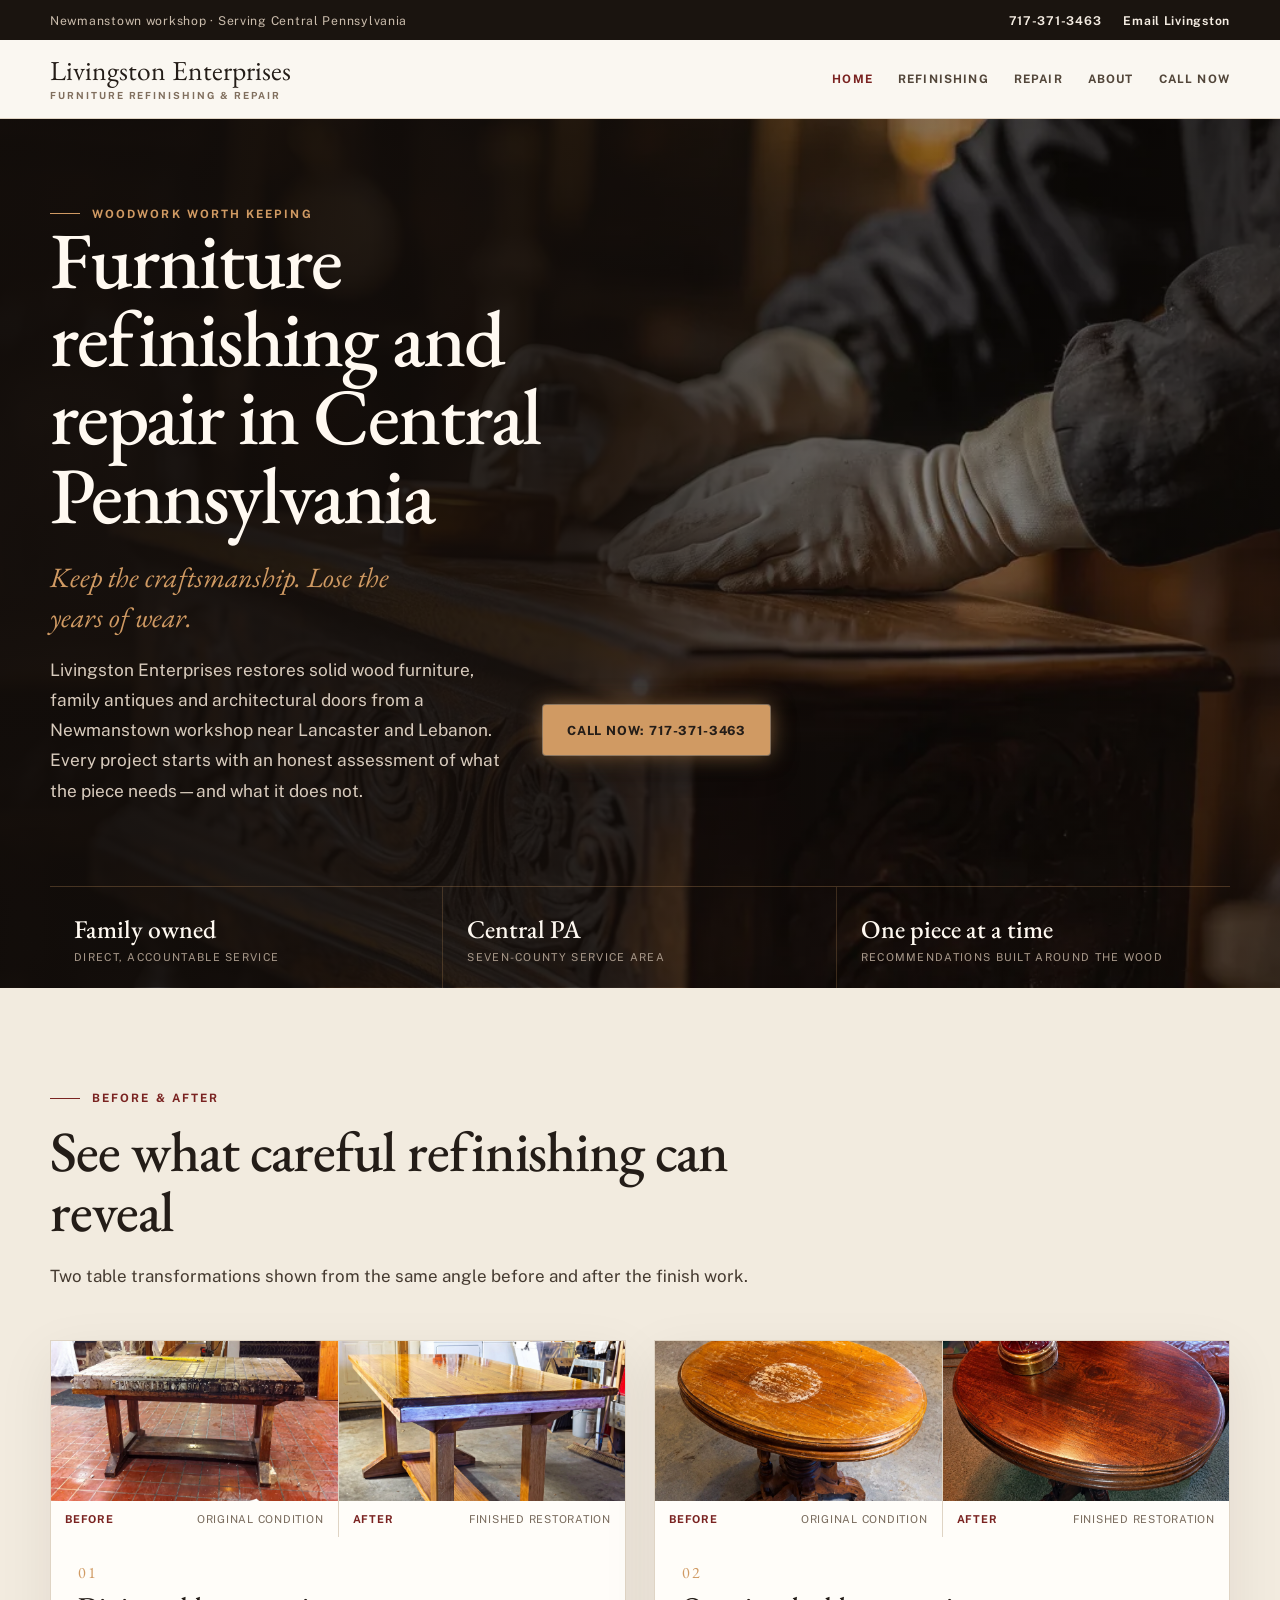
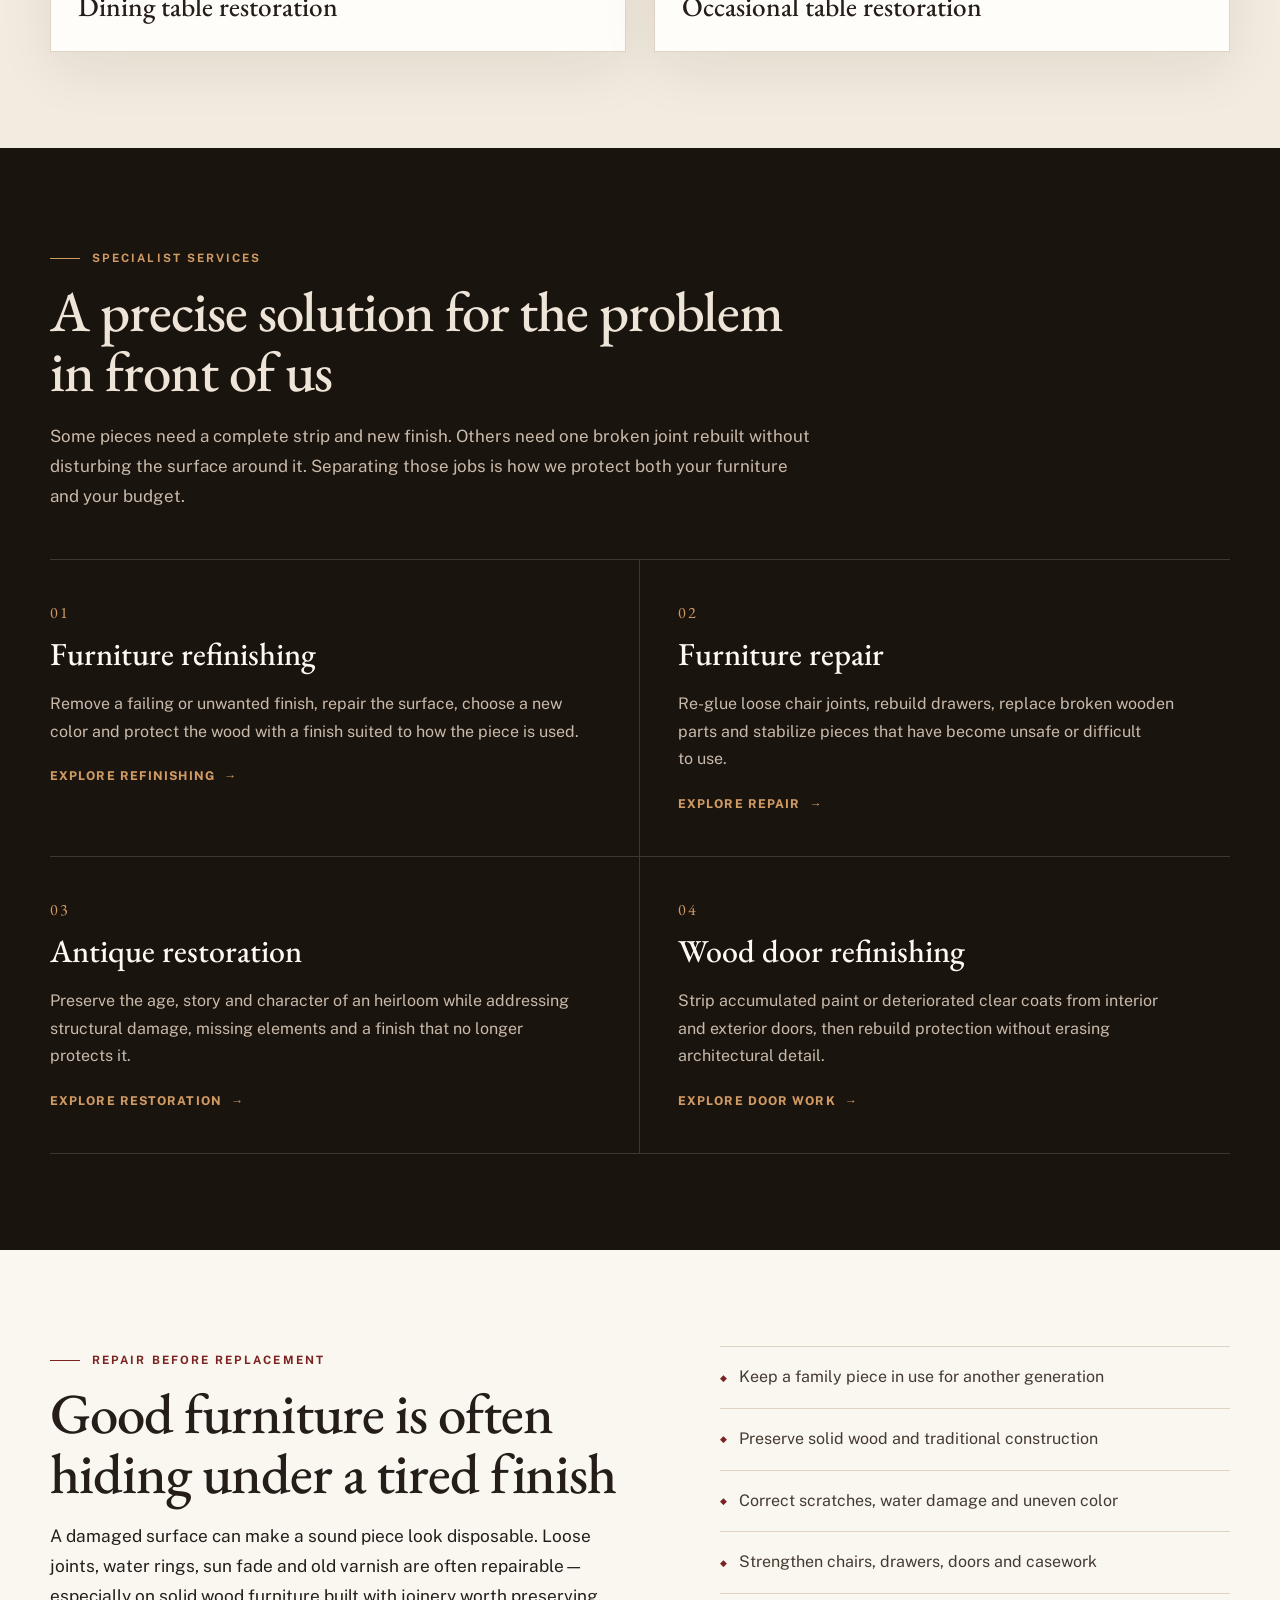
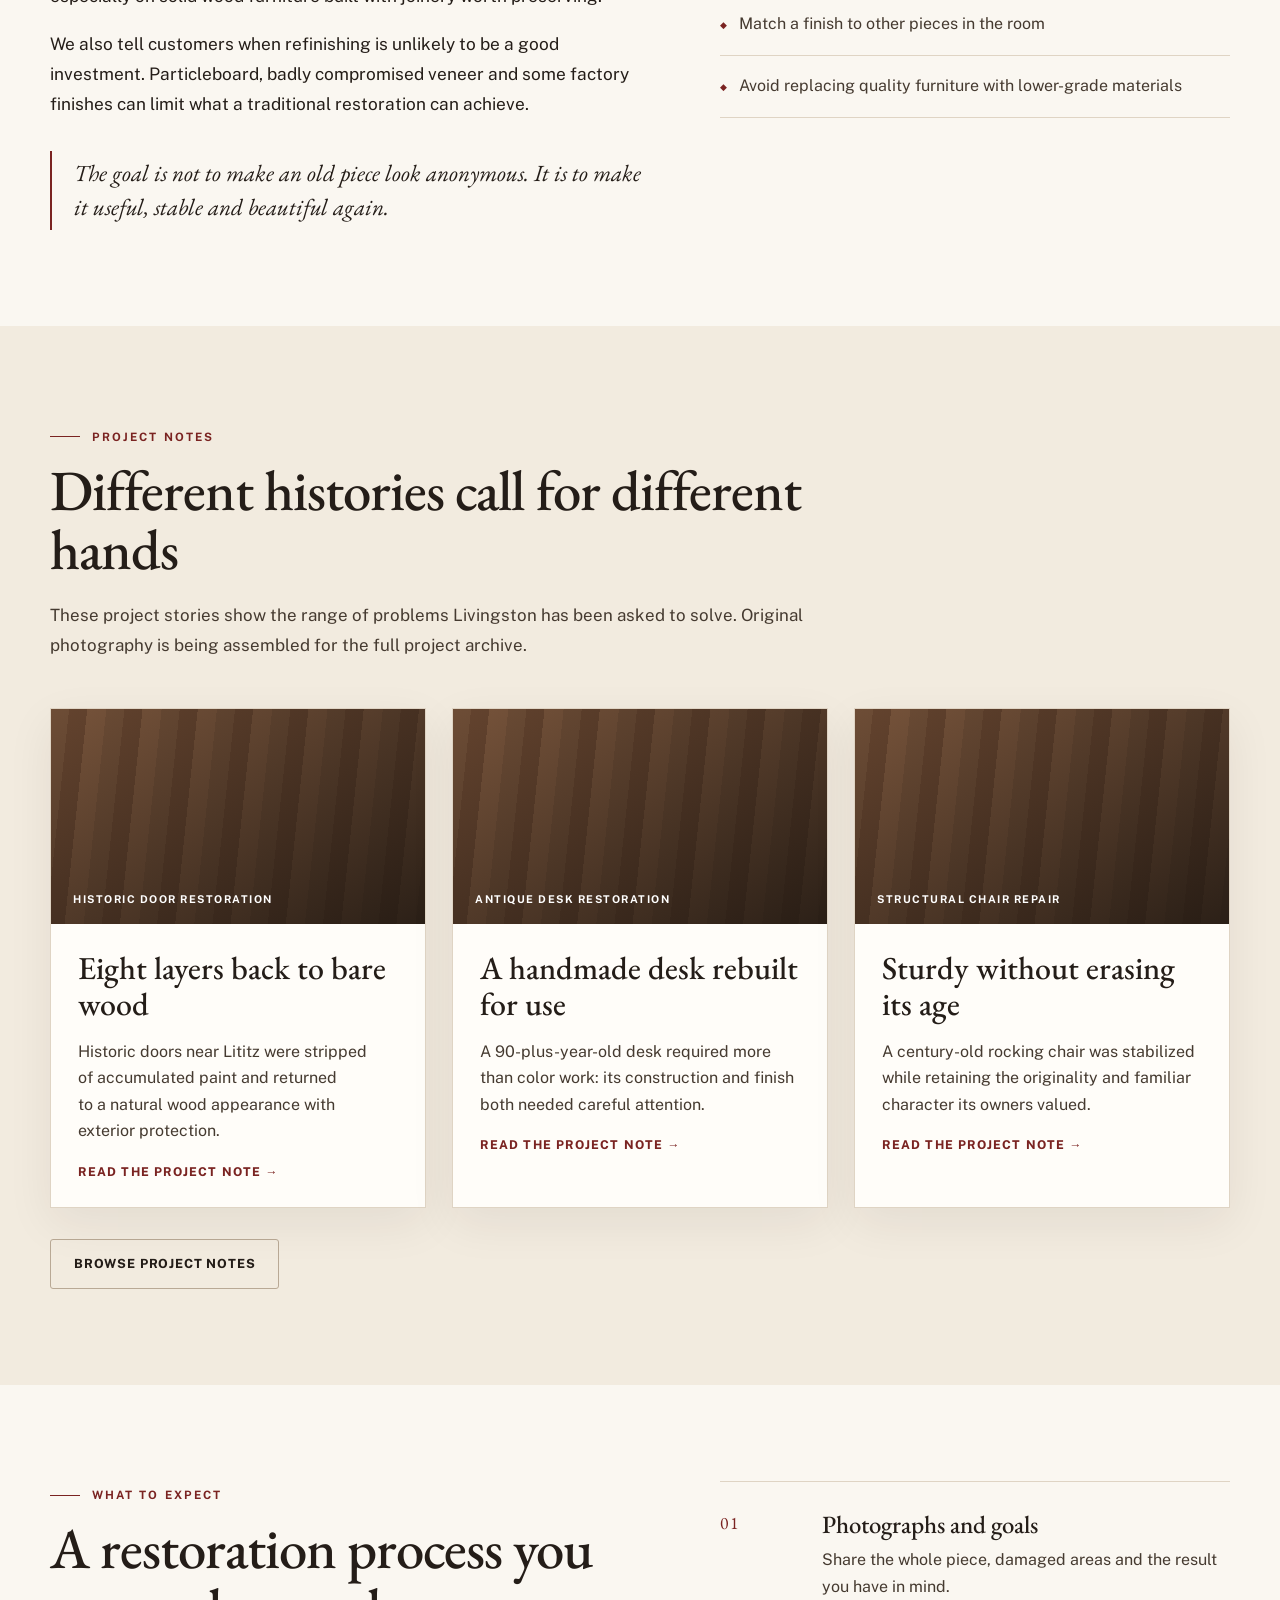
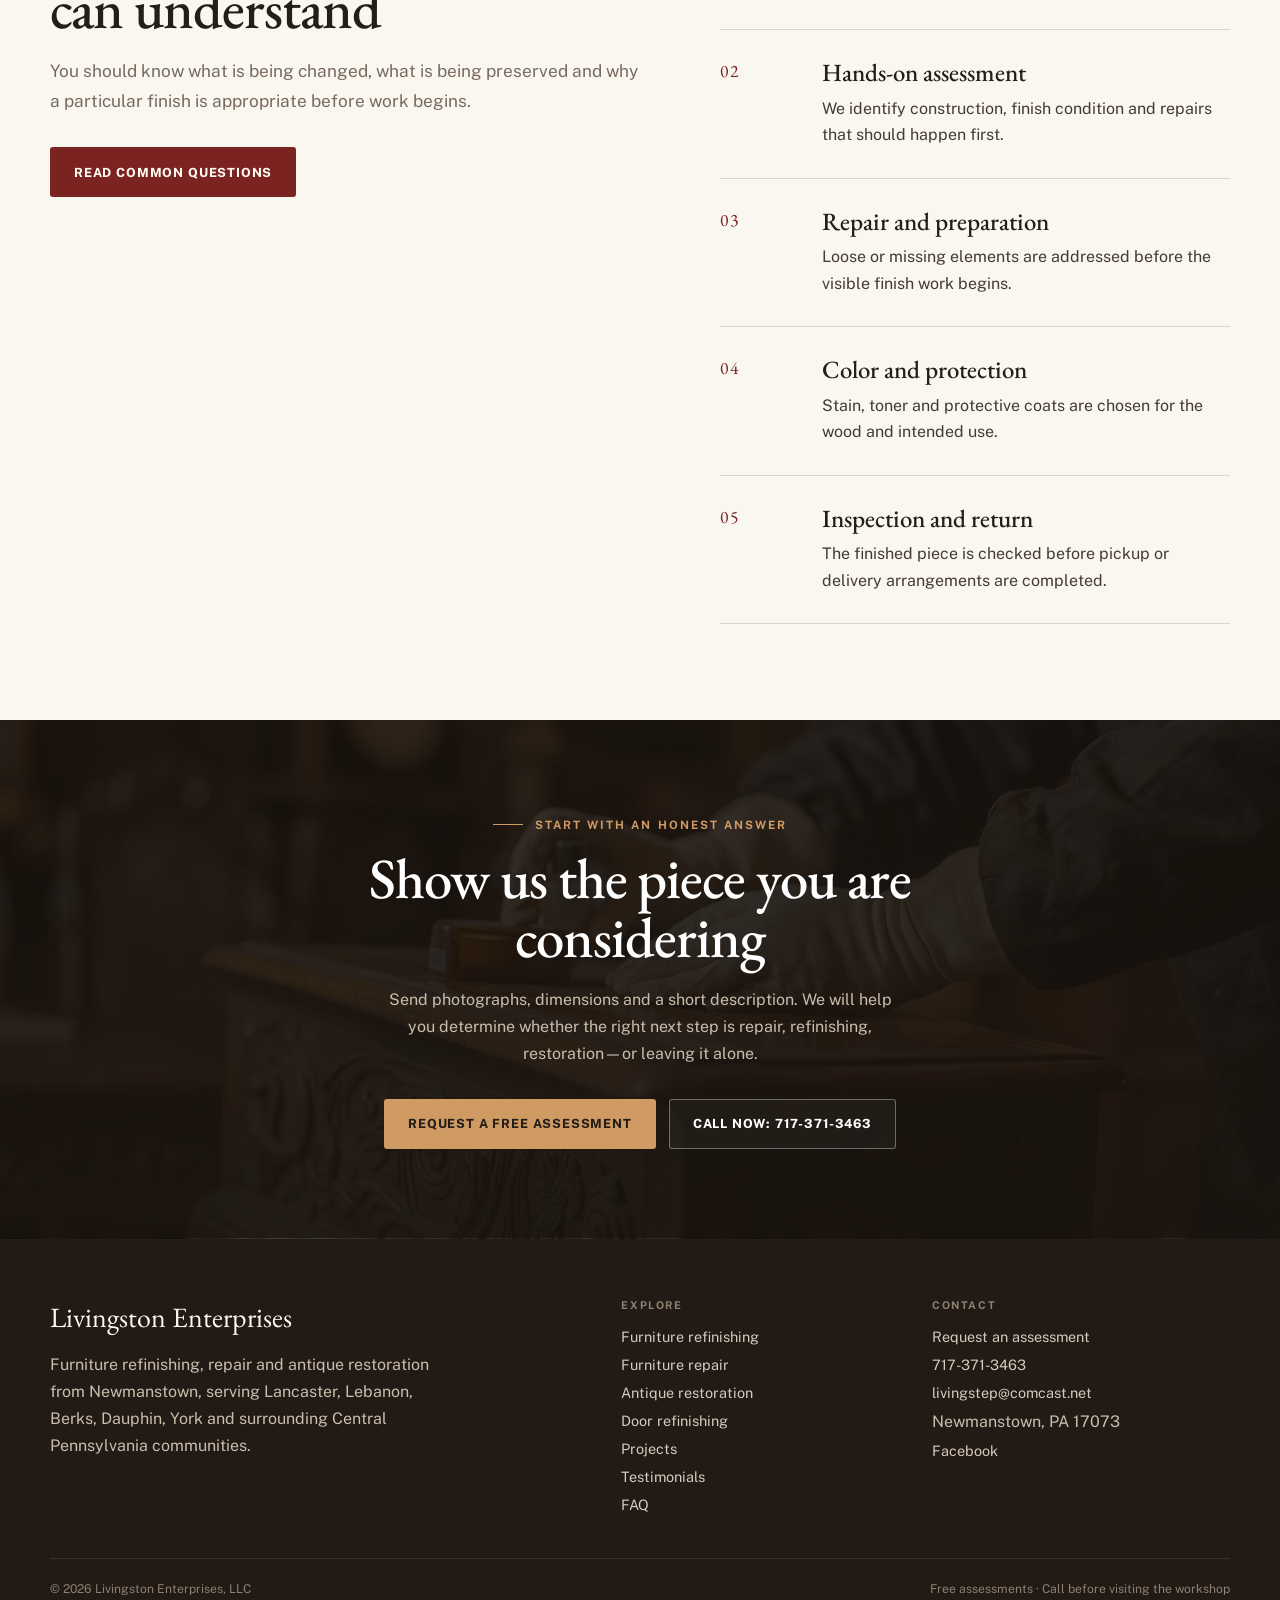
==== index.html @ 604e5812 "Set up Search Console and improve search visibility" ====
<!doctype html>
<html lang="en-US">
<head>
  <meta charset="utf-8">
  <meta name="viewport" content="width=device-width, initial-scale=1">
  <title>Furniture Refinishing &amp; Repair in Central PA | Livingston</title>
  <meta name="description" content="Restore wood furniture, antiques and doors with Livingston Enterprises in Newmanstown, PA. Serving Lancaster, Lebanon, Reading, Harrisburg and beyond.">
  <meta name="google-site-verification" content="6x9498KbvHeh3X6iQv-_Ox0BpxmpCVQe3mwypGtyZJk">
  <link rel="canonical" href="https://livingstonrefinishing.com/">
  <meta name="robots" content="index,follow,max-image-preview:large">
  <meta name="theme-color" content="#241d18">
  <meta property="og:type" content="website">
  <meta property="og:title" content="Furniture Refinishing &amp; Repair in Central PA">
  <meta property="og:description" content="Craft-led restoration for wood furniture, antiques and doors. Start with a free assessment from Livingston Enterprises.">
  <meta property="og:url" content="https://livingstonrefinishing.com/">
  <meta property="og:image" content="https://livingstonrefinishing.com/assets/hero-craftsman.webp">
  <meta property="og:image:width" content="1280">
  <meta property="og:image:height" content="714">
  <meta property="og:image:alt" content="Craftsman working on a wood furniture restoration">
  <meta name="twitter:card" content="summary_large_image">
  <link rel="icon" href="assets/favicon.svg" type="image/svg+xml">
  <link rel="preconnect" href="https://fonts.googleapis.com">
  <link rel="preconnect" href="https://fonts.gstatic.com" crossorigin>
  <link href="https://fonts.googleapis.com/css2?family=EB+Garamond:ital,wght@0,400;0,500;0,600;1,500&amp;family=Public+Sans:wght@400;500;600;700&amp;display=swap" rel="stylesheet">
  <link rel="preload" href="assets/hero-craftsman.webp" as="image" type="image/webp" fetchpriority="high">
  <link rel="stylesheet" href="assets/site.css?v=20260822-2">
  <script src="assets/site.js?v=20260820-4" defer></script>
  <script type="application/ld+json">
  {
    "@context": "https://schema.org",
    "@graph": [
      {
        "@type": "LocalBusiness",
        "@id": "https://livingstonrefinishing.com/#business",
        "name": "Livingston Enterprises",
        "legalName": "Livingston Enterprises, LLC",
        "url": "https://livingstonrefinishing.com/",
        "image": "https://livingstonrefinishing.com/assets/hero-craftsman.webp",
        "description": "Furniture refinishing, furniture repair, antique restoration and wood door refinishing in Central Pennsylvania.",
        "telephone": "+1-717-371-3463",
        "email": "livingstep@comcast.net",
        "contactPoint": {"@type":"ContactPoint","telephone":"+1-717-371-3463","contactType":"customer service","areaServed":"US-PA","availableLanguage":"English"},
        "priceRange": "$$",
        "address": {"@type":"PostalAddress","addressLocality":"Newmanstown","addressRegion":"PA","postalCode":"17073","addressCountry":"US"},
        "areaServed": [
          {"@type":"City","name":"Newmanstown, Pennsylvania"}, {"@type":"City","name":"Lititz, Pennsylvania"},
          {"@type":"City","name":"Lancaster, Pennsylvania"}, {"@type":"City","name":"Lebanon, Pennsylvania"},
          {"@type":"City","name":"Reading, Pennsylvania"}, {"@type":"City","name":"Harrisburg, Pennsylvania"},
          {"@type":"City","name":"York, Pennsylvania"}
        ],
        "sameAs": ["https://www.facebook.com/livingstonenterprisesllc.net"],
        "hasOfferCatalog": {
          "@type": "OfferCatalog", "name": "Furniture and wood restoration services",
          "itemListElement": [
            {"@type":"Offer","itemOffered":{"@type":"Service","name":"Furniture refinishing","url":"https://livingstonrefinishing.com/furniture-refinishing/"}},
            {"@type":"Offer","itemOffered":{"@type":"Service","name":"Furniture repair","url":"https://livingstonrefinishing.com/furniture-repair/"}},
            {"@type":"Offer","itemOffered":{"@type":"Service","name":"Antique furniture restoration","url":"https://livingstonrefinishing.com/antique-restoration/"}},
            {"@type":"Offer","itemOffered":{"@type":"Service","name":"Wood door refinishing","url":"https://livingstonrefinishing.com/door-refinishing/"}}
          ]
        }
      },
      {"@type":"WebSite","@id":"https://livingstonrefinishing.com/#website","url":"https://livingstonrefinishing.com/","name":"Livingston Furniture Refinishing","publisher":{"@id":"https://livingstonrefinishing.com/#business"},"inLanguage":"en-US"}
    ]
  }
  </script>
</head>
<body>
  <a class="skip-link" href="#main">Skip to main content</a>
  <div class="topbar"><div class="container"><span>Newmanstown workshop · Serving Central Pennsylvania</span><div class="topbar-links"><a href="tel:+17173713463">717-371-3463</a><a href="mailto:livingstep@comcast.net">Email Livingston</a></div></div></div>
  <header class="site-header">
    <div class="container header-inner">
      <a class="brand" href="./" aria-label="Livingston Enterprises home"><span class="brand-name">Livingston Enterprises</span><span class="brand-tag">Furniture Refinishing &amp; Repair</span></a>
      <button class="menu-toggle" type="button" data-menu-toggle aria-expanded="false" aria-controls="primary-nav">Menu</button>
      <nav class="nav" id="primary-nav" data-menu aria-label="Primary navigation">
        <a href="./" aria-current="page">Home</a><a href="./furniture-refinishing/">Refinishing</a><a href="./furniture-repair/">Repair</a><a href="./about/">About</a><a href="tel:+17173713463" data-call-popup>Call now</a>
      </nav>
    </div>
  </header>

  <main id="main">
    <section class="hero">
      <div class="container hero-grid hero-grid-single">
        <div class="hero-copy">
          <span class="eyebrow light">Woodwork worth keeping</span>
          <h1>Furniture refinishing and repair in Central Pennsylvania</h1>
          <p class="lead">Keep the craftsmanship. Lose the years of wear.</p>
          <div class="hero-summary-row">
            <p class="hero-summary">Livingston Enterprises restores solid wood furniture, family antiques and architectural doors from a Newmanstown workshop near Lancaster and Lebanon. Every project starts with an honest assessment of what the piece needs—and what it does not.</p>
            <div class="button-row"><a class="button button-light" href="tel:+17173713463" data-call-popup>Call now: 717-371-3463</a></div>
          </div>
        </div>
      </div>
      <div class="container hero-proof"><div class="proof-grid"><div class="proof"><strong>Family owned</strong><span>Direct, accountable service</span></div><div class="proof"><strong>Central PA</strong><span>Seven-county service area</span></div><div class="proof"><strong>One piece at a time</strong><span>Recommendations built around the wood</span></div></div></div>
    </section>

    <section class="section before-after-section" aria-labelledby="before-after-title">
      <div class="container">
        <header class="section-head"><span class="eyebrow">Before &amp; after</span><h2 id="before-after-title">See what careful refinishing can reveal</h2><p>Two table transformations shown from the same angle before and after the finish work.</p></header>
        <div class="before-after-grid">
          <article class="before-after-card">
            <div class="before-after-pair" aria-label="Dining table restoration before and after photographs">
              <figure class="before-after-frame"><img class="before-after-image" src="./uploads/dining-table-before.webp" alt="Dining table with tile-covered surface before restoration" width="1678" height="937" loading="lazy" decoding="async"><figcaption><strong>Before</strong><span>Original condition</span></figcaption></figure>
              <figure class="before-after-frame"><img class="before-after-image" src="./uploads/dining-table-after.webp" alt="Dining table with restored natural wood surface and protective finish" width="1678" height="937" loading="lazy" decoding="async"><figcaption><strong>After</strong><span>Finished restoration</span></figcaption></figure>
            </div>
            <div class="before-after-body"><span class="service-num">01</span><h3>Dining table restoration</h3></div>
          </article>
          <article class="before-after-card">
            <div class="before-after-pair" aria-label="Occasional table restoration before and after photographs">
              <figure class="before-after-frame"><img class="before-after-image" src="./uploads/occasional-table-before.webp" alt="Scratched occasional table with worn finish before restoration" width="1678" height="937" loading="lazy" decoding="async"><figcaption><strong>Before</strong><span>Original condition</span></figcaption></figure>
              <figure class="before-after-frame"><img class="before-after-image" src="./uploads/occasional-table-after.webp" alt="Occasional table with renewed wood finish after restoration" width="1678" height="937" loading="lazy" decoding="async"><figcaption><strong>After</strong><span>Finished restoration</span></figcaption></figure>
            </div>
            <div class="before-after-body"><span class="service-num">02</span><h3>Occasional table restoration</h3></div>
          </article>
        </div>
      </div>
    </section>

    <section class="section night" aria-labelledby="services-title">
      <div class="container">
        <header class="section-head"><span class="eyebrow light">Specialist services</span><h2 id="services-title">A precise solution for the problem in front of us</h2><p>Some pieces need a complete strip and new finish. Others need one broken joint rebuilt without disturbing the surface around it. Separating those jobs is how we protect both your furniture and your budget.</p></header>
        <div class="service-grid">
          <article class="service-card"><span class="service-num">01</span><h3>Furniture refinishing</h3><p>Remove a failing or unwanted finish, repair the surface, choose a new color and protect the wood with a finish suited to how the piece is used.</p><a class="text-link" href="./furniture-refinishing/">Explore refinishing <span aria-hidden="true">→</span></a></article>
          <article class="service-card"><span class="service-num">02</span><h3>Furniture repair</h3><p>Re-glue loose chair joints, rebuild drawers, replace broken wooden parts and stabilize pieces that have become unsafe or difficult to use.</p><a class="text-link" href="./furniture-repair/">Explore repair <span aria-hidden="true">→</span></a></article>
          <article class="service-card"><span class="service-num">03</span><h3>Antique restoration</h3><p>Preserve the age, story and character of an heirloom while addressing structural damage, missing elements and a finish that no longer protects it.</p><a class="text-link" href="./antique-restoration/">Explore restoration <span aria-hidden="true">→</span></a></article>
          <article class="service-card"><span class="service-num">04</span><h3>Wood door refinishing</h3><p>Strip accumulated paint or deteriorated clear coats from interior and exterior doors, then rebuild protection without erasing architectural detail.</p><a class="text-link" href="./door-refinishing/">Explore door work <span aria-hidden="true">→</span></a></article>
        </div>
      </div>
    </section>

    <section class="section" aria-labelledby="why-title"><div class="container split">
      <div><span class="eyebrow">Repair before replacement</span><h2 id="why-title" style="margin-top:17px">Good furniture is often hiding under a tired finish</h2><p class="body-lg">A damaged surface can make a sound piece look disposable. Loose joints, water rings, sun fade and old varnish are often repairable—especially on solid wood furniture built with joinery worth preserving.</p><p class="body-lg">We also tell customers when refinishing is unlikely to be a good investment. Particleboard, badly compromised veneer and some factory finishes can limit what a traditional restoration can achieve.</p><p class="pullquote">The goal is not to make an old piece look anonymous. It is to make it useful, stable and beautiful again.</p></div>
      <ul class="check-grid" aria-label="Reasons to restore furniture"><li>Keep a family piece in use for another generation</li><li>Preserve solid wood and traditional construction</li><li>Correct scratches, water damage and uneven color</li><li>Strengthen chairs, drawers, doors and casework</li><li>Match a finish to other pieces in the room</li><li>Avoid replacing quality furniture with lower-grade materials</li></ul>
    </div></section>

    <section class="section paper-deep" aria-labelledby="projects-title"><div class="container">
      <header class="section-head"><span class="eyebrow">Project notes</span><h2 id="projects-title">Different histories call for different hands</h2><p>These project stories show the range of problems Livingston has been asked to solve. Original photography is being assembled for the full project archive.</p></header>
      <div class="project-grid">
        <article class="project-card"><div class="project-art" aria-hidden="true"><span>Historic door restoration</span></div><div class="project-body"><h3>Eight layers back to bare wood</h3><p>Historic doors near Lititz were stripped of accumulated paint and returned to a natural wood appearance with exterior protection.</p><a class="text-link" href="./projects/#chapel-doors">Read the project note →</a></div></article>
        <article class="project-card"><div class="project-art" aria-hidden="true"><span>Antique desk restoration</span></div><div class="project-body"><h3>A handmade desk rebuilt for use</h3><p>A 90-plus-year-old desk required more than color work: its construction and finish both needed careful attention.</p><a class="text-link" href="./projects/#antique-desk">Read the project note →</a></div></article>
        <article class="project-card"><div class="project-art" aria-hidden="true"><span>Structural chair repair</span></div><div class="project-body"><h3>Sturdy without erasing its age</h3><p>A century-old rocking chair was stabilized while retaining the originality and familiar character its owners valued.</p><a class="text-link" href="./projects/#rocking-chair">Read the project note →</a></div></article>
      </div><div class="button-row"><a class="button button-outline" href="./projects/">Browse project notes</a></div>
    </div></section>

    <section class="section" aria-labelledby="process-title"><div class="container split">
      <header><span class="eyebrow">What to expect</span><h2 id="process-title" style="margin-top:17px">A restoration process you can understand</h2><p class="body-lg muted">You should know what is being changed, what is being preserved and why a particular finish is appropriate before work begins.</p><div class="button-row"><a class="button" href="./faq/">Read common questions</a></div></header>
      <div class="steps"><div class="step"><div><h3>Photographs and goals</h3><p>Share the whole piece, damaged areas and the result you have in mind.</p></div></div><div class="step"><div><h3>Hands-on assessment</h3><p>We identify construction, finish condition and repairs that should happen first.</p></div></div><div class="step"><div><h3>Repair and preparation</h3><p>Loose or missing elements are addressed before the visible finish work begins.</p></div></div><div class="step"><div><h3>Color and protection</h3><p>Stain, toner and protective coats are chosen for the wood and intended use.</p></div></div><div class="step"><div><h3>Inspection and return</h3><p>The finished piece is checked before pickup or delivery arrangements are completed.</p></div></div></div>
    </div></section>

    <section class="cta"><div class="narrow"><span class="eyebrow light">Start with an honest answer</span><h2>Show us the piece you are considering</h2><p>Send photographs, dimensions and a short description. We will help you determine whether the right next step is repair, refinishing, restoration—or leaving it alone.</p><div class="button-row"><a class="button button-light" href="./contact/">Request a free assessment</a><a class="button button-ghost" href="tel:+17173713463" data-call-popup>Call now: 717-371-3463</a></div></div></section>
  </main>

  <footer class="site-footer"><div class="container"><div class="footer-grid">
    <div><div class="footer-brand">Livingston Enterprises</div><p class="footer-copy">Furniture refinishing, repair and antique restoration from Newmanstown, serving Lancaster, Lebanon, Berks, Dauphin, York and surrounding Central Pennsylvania communities.</p></div>
    <div><div class="footer-title">Explore</div><div class="footer-links"><a href="./furniture-refinishing/">Furniture refinishing</a><a href="./furniture-repair/">Furniture repair</a><a href="./antique-restoration/">Antique restoration</a><a href="./door-refinishing/">Door refinishing</a><a href="./projects/">Projects</a><a href="./testimonials/">Testimonials</a><a href="./faq/">FAQ</a></div></div>
    <div><div class="footer-title">Contact</div><div class="footer-links"><a href="./contact/">Request an assessment</a><a href="tel:+17173713463">717-371-3463</a><a href="mailto:livingstep@comcast.net">livingstep@comcast.net</a><span>Newmanstown, PA 17073</span><a href="https://www.facebook.com/livingstonenterprisesllc.net" rel="noopener">Facebook</a></div></div>
  </div><div class="footer-bottom"><span>© <span data-year>2026</span> Livingston Enterprises, LLC</span><span>Free assessments · Call before visiting the workshop</span></div></div></footer>

  <dialog class="call-dialog" data-call-dialog aria-labelledby="call-dialog-title">
    <div class="call-dialog-panel">
      <button class="call-dialog-close" type="button" data-call-dialog-close aria-label="Close call panel">×</button>
      <span class="eyebrow">Call now</span>
      <h2 id="call-dialog-title">Talk with Livingston</h2>
      <p>Call us directly to discuss your furniture, antique or wood door project.</p>
      <a class="call-dialog-number" href="tel:+17173713463">717-371-3463</a>
    </div>
  </dialog>
</body>
</html>
---- assets/site.css ----
:root {
  --ink: #241d18;
  --ink-soft: #453a30;
  --paper: #faf7f1;
  --paper-deep: #f2ebdf;
  --night: #1a140f;
  --wine: #7a2321;
  --copper: #d09a63;
  --line: #dfd4c4;
  --muted: #786a5c;
  --serif: "EB Garamond", Georgia, serif;
  --sans: "Public Sans", Arial, sans-serif;
  --shadow: 0 24px 70px rgba(36, 29, 24, .14);
  --radius: 3px;
}

* { box-sizing: border-box; }
html { scroll-behavior: smooth; }
body {
  margin: 0;
  background: var(--paper);
  color: var(--ink);
  font-family: var(--sans);
  -webkit-font-smoothing: antialiased;
}
img { display: block; max-width: 100%; }
a { color: var(--wine); text-decoration: none; }
a:hover { color: var(--ink); }
button, input, select, textarea { font: inherit; }
button, a { -webkit-tap-highlight-color: transparent; }
:focus-visible { outline: 3px solid rgba(208, 154, 99, .85); outline-offset: 3px; }
p { text-wrap: pretty; }

.has-scroll-reveal [data-scroll-reveal] {
  opacity: 0;
  transform: translate3d(0, 18px, 0);
  transition: opacity .64s cubic-bezier(.22, 1, .36, 1), transform .64s cubic-bezier(.22, 1, .36, 1);
  transition-delay: var(--reveal-delay, 0ms);
  will-change: opacity, transform;
}
.has-scroll-reveal [data-scroll-reveal].is-visible { opacity: 1; transform: translate3d(0, 0, 0); will-change: auto; }

.skip-link {
  position: fixed;
  left: 16px;
  top: -80px;
  z-index: 1000;
  padding: 12px 18px;
  background: #fff;
  color: var(--ink);
  border-radius: var(--radius);
}
.skip-link:focus { top: 16px; }

.container { width: min(1180px, calc(100% - 48px)); margin-inline: auto; }
.narrow { width: min(790px, calc(100% - 48px)); margin-inline: auto; }
.eyebrow {
  display: inline-flex;
  align-items: center;
  gap: 12px;
  color: var(--wine);
  font-size: .72rem;
  font-weight: 700;
  letter-spacing: .18em;
  text-transform: uppercase;
}
.eyebrow::before { width: 30px; height: 1px; background: currentColor; content: ""; }
.eyebrow.light { color: var(--copper); }
.display, h1, h2, h3 { font-family: var(--serif); font-weight: 500; }
h1 { margin: 0; font-size: clamp(2.8rem, 7vw, 5rem); line-height: .98; letter-spacing: -.025em; }
h2 { margin: 0; font-size: clamp(2.15rem, 5vw, 3.55rem); line-height: 1.05; letter-spacing: -.018em; }
h3 { margin: 0; font-size: clamp(1.45rem, 2.8vw, 2rem); line-height: 1.12; }
.lead { font-family: var(--serif); font-size: clamp(1.35rem, 2.5vw, 1.75rem); line-height: 1.42; }
.body-lg { font-size: 1.08rem; line-height: 1.75; }
.muted { color: var(--muted); }
.section { padding: 96px 0; }
.section-sm { padding: 68px 0; }
.section-head { max-width: 760px; margin-bottom: 48px; }
.section-head h2 { margin-top: 17px; }
.section-head p { margin: 21px 0 0; color: var(--ink-soft); font-size: 1.06rem; line-height: 1.75; }
.rule { border-top: 1px solid var(--line); }
.paper-deep { background: var(--paper-deep); }
.night { background: var(--night); color: #eee4d7; }
.night p { color: #c9baaa; }

.topbar { background: var(--night); color: #cbbdad; font-size: .76rem; letter-spacing: .06em; }
.topbar .container { min-height: 40px; display: flex; align-items: center; justify-content: space-between; gap: 22px; }
.topbar a { color: #f4ece2; font-weight: 650; }
.topbar-links { display: flex; gap: 22px; white-space: nowrap; }

.site-header {
  position: sticky;
  top: 0;
  z-index: 50;
  background: rgba(250, 247, 241, .96);
  border-bottom: 1px solid var(--line);
  backdrop-filter: blur(12px);
}
.header-inner { min-height: 78px; display: flex; align-items: center; justify-content: space-between; gap: 32px; }
.brand { display: inline-flex; flex-direction: column; color: var(--ink); line-height: 1; }
.brand-name { font-family: var(--serif); font-size: 1.72rem; }
.brand-tag { margin-top: 6px; color: #806f5e; font-size: .61rem; font-weight: 700; letter-spacing: .2em; text-transform: uppercase; }
.nav { display: flex; align-items: center; gap: 25px; }
.nav a { color: #52463a; font-size: .73rem; font-weight: 700; letter-spacing: .1em; text-transform: uppercase; }
.nav a:hover, .nav a[aria-current="page"] { color: var(--wine); }
.nav .nav-cta { padding: 12px 18px; background: var(--wine); color: #fffaf2; }
.nav .nav-cta:hover { background: var(--ink); color: #fff; }
.menu-toggle { display: none; border: 1px solid var(--line); background: transparent; color: var(--ink); padding: 10px 12px; }

.hero {
  position: relative;
  overflow: hidden;
  background: var(--night);
  color: #fff9f1;
}
.hero::before {
  position: absolute;
  inset: 0;
  background-image: linear-gradient(92deg, rgba(18, 13, 10, .96) 0%, rgba(18, 13, 10, .88) 45%, rgba(18, 13, 10, .42) 75%, rgba(18, 13, 10, .68) 100%), image-set(url("hero-craftsman.webp") type("image/webp"), url("hero-craftsman.png") type("image/png"));
  background-position: center;
  background-size: cover;
  content: "";
}
.hero-grid { position: relative; display: grid; grid-template-columns: minmax(0, 1.2fr) minmax(300px, .72fr); gap: 70px; align-items: center; min-height: 690px; padding: 80px 0; }
.hero-grid-single { grid-template-columns: minmax(0, 820px); }
.hero-copy { max-width: 720px; }
.hero h1 { max-width: 13ch; }
.hero .lead { max-width: 30ch; margin: 24px 0 17px; color: var(--copper); font-style: italic; }
.hero-summary { max-width: 56ch; margin: 0; color: #d8cbbd; font-size: 1.08rem; line-height: 1.75; }
.hero-summary-row { display: grid; grid-template-columns: minmax(0, 1fr) auto; gap: 32px; align-items: center; }
.hero-summary-row .button-row { margin-top: 0; }
.button-row { display: flex; flex-wrap: wrap; gap: 13px; margin-top: 31px; }
.cta-alternate { margin: 14px 0 0; color: rgba(255,255,255,.78); font-size: .9rem; }
.cta-alternate a { color: #fff; font-weight: 700; text-decoration: underline; text-decoration-color: rgba(255,255,255,.45); text-underline-offset: 3px; }
.cta-alternate a:hover { text-decoration-color: #fff; }
.button {
  display: inline-flex;
  align-items: center;
  justify-content: center;
  min-height: 50px;
  padding: 14px 23px;
  border: 1px solid transparent;
  border-radius: var(--radius);
  background: var(--wine);
  color: #fffaf2;
  cursor: pointer;
  font-size: .79rem;
  font-weight: 750;
  letter-spacing: .065em;
  text-transform: uppercase;
}
.button:hover { background: var(--ink); color: #fff; }
.button-light { background: var(--copper); color: var(--ink); }
.button-light:hover { background: #fff7ed; color: var(--ink); }
.hero-copy .button-light {
  box-shadow: 0 0 0 1px rgba(255,231,202,.38), 0 0 22px rgba(222,160,94,.52), 0 12px 30px rgba(0,0,0,.3);
  transition: background-color .2s ease, box-shadow .2s ease, transform .2s ease;
}
.hero-copy .button-light:hover {
  box-shadow: 0 0 0 1px rgba(255,242,222,.58), 0 0 30px rgba(222,160,94,.68), 0 14px 36px rgba(0,0,0,.34);
  transform: translateY(-1px);
}
.button-ghost { border-color: rgba(255,255,255,.35); background: rgba(255,255,255,.04); color: #fff; }
.button-ghost:hover { border-color: #fff; background: rgba(255,255,255,.1); color: #fff; }
.button-outline { border-color: #b9a995; background: transparent; color: var(--ink); }
.button-outline:hover { border-color: var(--ink); background: var(--ink); color: #fff; }

.hero-card { padding: 35px; background: rgba(250,247,241,.97); color: var(--ink); border-top: 4px solid var(--wine); box-shadow: 0 28px 80px rgba(0,0,0,.38); }
.hero-card h2 { font-size: 2rem; margin: 7px 0 11px; }
.hero-card p { color: var(--ink-soft); font-size: .94rem; line-height: 1.65; }
.quick-list { display: grid; gap: 13px; margin: 24px 0; padding: 0; list-style: none; }
.quick-list li { display: grid; grid-template-columns: 24px 1fr; gap: 11px; align-items: start; color: var(--ink-soft); font-size: .94rem; line-height: 1.5; }
.quick-list li::before { content: "✓"; color: var(--wine); font-weight: 800; }
.hero-card-note { margin: 22px 0 0; padding-top: 18px; border-top: 1px solid var(--line); color: var(--ink-soft); font-size: .88rem; line-height: 1.6; }
.hero-proof { position: relative; border-top: 1px solid rgba(208,154,99,.28); }
.proof-grid { display: grid; grid-template-columns: repeat(3, 1fr); }
.proof { padding: 25px 24px; border-right: 1px solid rgba(208,154,99,.23); }
.proof:last-child { border-right: 0; }
.proof strong { display: block; font-family: var(--serif); color: #fff9f1; font-size: 1.6rem; font-weight: 500; }
.proof span { display: block; margin-top: 5px; color: #a99a8b; font-size: .68rem; letter-spacing: .12em; text-transform: uppercase; }

.before-after-section { background: var(--paper-deep); }
.before-after-grid { display: grid; grid-template-columns: repeat(2, minmax(0, 1fr)); gap: 28px; }
.before-after-card { overflow: hidden; border: 1px solid var(--line); background: #fffdf9; box-shadow: 0 18px 52px rgba(36,29,24,.08); }
.before-after-pair { display: grid; grid-template-columns: repeat(2, minmax(0, 1fr)); gap: 1px; background: var(--line); }
.before-after-frame { margin: 0; overflow: hidden; background: #e8dfd2; }
.before-after-image { display: block; width: 100%; height: auto; background: #d8cbbd; object-fit: contain; object-position: center; }
.table-visual { position: relative; aspect-ratio: 16 / 9; overflow: hidden; background: radial-gradient(circle at 72% 16%, rgba(255,255,255,.58), transparent 24%), linear-gradient(145deg, #ddd1c1, #b9aa98); }
.table-visual::after { position: absolute; inset: 0; background: linear-gradient(115deg, transparent 0 45%, rgba(255,255,255,.13) 46% 48%, transparent 49% 100%); content: ""; }
.table-surface { position: absolute; z-index: 1; left: 14%; right: 14%; top: 33%; height: 16%; border-radius: 3px; background: linear-gradient(90deg, #70513d, #8b674d 48%, #624532); box-shadow: 0 9px 15px rgba(38,25,17,.26); }
.table-base { position: absolute; z-index: 1; left: 24%; right: 24%; top: 48%; height: 35%; border-right: 12px solid #654631; border-left: 12px solid #654631; }
.table-visual-round .table-surface { left: 19%; right: 19%; border-radius: 50%; }
.table-visual-round .table-base { left: 43%; right: 43%; border: 0; background: linear-gradient(90deg, #553a29, #7c5940, #553a29); clip-path: polygon(28% 0, 72% 0, 64% 74%, 100% 100%, 0 100%, 36% 74%); }
.table-visual.is-before { filter: saturate(.55) contrast(.9); }
.table-visual.is-before .table-surface { background: repeating-linear-gradient(102deg, #6f6257 0 16px, #76685b 16px 29px, #5f554d 29px 42px); transform: rotate(-1deg); }
.table-visual.is-before .table-surface::after { position: absolute; inset: 28% 12%; background: repeating-linear-gradient(168deg, transparent 0 9px, rgba(239,225,206,.72) 10px 11px); content: ""; }
.table-visual.is-after { background: radial-gradient(circle at 72% 16%, rgba(255,244,217,.72), transparent 27%), linear-gradient(145deg, #ead8bd, #b99165); }
.table-visual.is-after .table-surface { background: repeating-linear-gradient(96deg, #845535 0 18px, #966443 18px 36px, #75472e 36px 53px); box-shadow: 0 4px 0 #b68155 inset, 0 11px 18px rgba(50,28,15,.28); }
.table-visual.is-after .table-base { border-color: #70452c; }
.table-visual-round.is-after .table-base { border: 0; background: linear-gradient(90deg, #643b25, #895839, #643b25); }
.before-after-frame figcaption { display: flex; justify-content: space-between; gap: 10px; padding: 12px 14px; background: #fffdf9; color: var(--muted); font-size: .68rem; letter-spacing: .07em; text-transform: uppercase; }
.before-after-frame figcaption strong { color: var(--wine); }
.before-after-body { padding: 25px 27px 28px; }
.before-after-body .service-num { margin-bottom: 9px; }
.before-after-body h3 { font-size: 1.7rem; }

.service-grid { display: grid; grid-template-columns: repeat(2, minmax(0, 1fr)); border-top: 1px solid #42372e; }
.service-card { position: relative; padding: 42px 38px 44px 0; border-bottom: 1px solid #42372e; }
.service-card:nth-child(odd) { border-right: 1px solid #42372e; }
.service-card:nth-child(even) { padding-left: 38px; }
.service-num { display: block; margin-bottom: 14px; color: var(--copper); font-family: var(--serif); letter-spacing: .13em; }
.service-card h3 { color: #fff9f1; }
.service-card p { margin: 17px 0 20px; line-height: 1.73; }
.text-link { display: inline-flex; gap: 9px; align-items: center; font-size: .76rem; font-weight: 750; letter-spacing: .09em; text-transform: uppercase; }
.night .text-link { color: var(--copper); }
.night .text-link:hover { color: #fff; }

.split { display: grid; grid-template-columns: minmax(0, 1fr) minmax(300px, .86fr); gap: 78px; align-items: start; }
.split-reverse { grid-template-columns: minmax(300px, .86fr) minmax(0, 1fr); }
.pullquote { margin: 31px 0 0; padding: 5px 0 5px 22px; border-left: 2px solid var(--wine); font-family: var(--serif); font-size: 1.45rem; font-style: italic; line-height: 1.5; }
.check-grid { display: grid; gap: 0; margin: 0; padding: 0; list-style: none; border-top: 1px solid var(--line); }
.check-grid li { padding: 18px 0; border-bottom: 1px solid var(--line); color: var(--ink-soft); line-height: 1.55; }
.check-grid li::before { margin-right: 12px; color: var(--wine); content: "◆"; font-size: .58rem; vertical-align: .15em; }

.project-grid { display: grid; grid-template-columns: repeat(3, minmax(0, 1fr)); gap: 26px; }
.project-card { background: #fffdf9; border: 1px solid var(--line); box-shadow: 0 15px 44px rgba(36,29,24,.07); }
.project-art { position: relative; min-height: 215px; overflow: hidden; background: var(--night); }
.project-art::before {
  position: absolute;
  inset: 0;
  background:
    linear-gradient(150deg, rgba(26,20,15,.05), rgba(26,20,15,.82)),
    repeating-linear-gradient(96deg, #725038 0 18px, #684630 18px 36px, #7c573d 36px 55px);
  content: "";
}
.project-art span { position: absolute; left: 22px; bottom: 19px; color: #fff; font-size: .67rem; font-weight: 700; letter-spacing: .14em; text-transform: uppercase; }
.project-body { padding: 27px; }
.project-body p { color: var(--ink-soft); line-height: 1.65; }

.steps { counter-reset: step; border-top: 1px solid var(--line); }
.step { display: grid; grid-template-columns: 78px minmax(0, 1fr); gap: 24px; padding: 29px 0; border-bottom: 1px solid var(--line); }
.step::before { counter-increment: step; content: "0" counter(step); color: var(--wine); font-family: var(--serif); font-size: 1.1rem; letter-spacing: .1em; }
.step h3 { font-size: 1.55rem; }
.step p { margin: 9px 0 0; color: var(--ink-soft); line-height: 1.65; }

.cta { position: relative; overflow: hidden; padding: 90px 0; background: var(--night); color: #fff; text-align: center; }
.cta::before { position: absolute; inset: 0; background: linear-gradient(rgba(26,20,15,.8), rgba(26,20,15,.92)), image-set(url("hero-craftsman.webp") type("image/webp"), url("hero-craftsman.png") type("image/png")); background-size: cover; background-position: center; content: ""; opacity: .7; }
.cta .narrow { position: relative; }
.cta h2 { margin: 17px auto 18px; max-width: 20ch; }
.cta p { margin: 0 auto; max-width: 52ch; color: #cbbdad; line-height: 1.7; }
.cta .button-row { justify-content: center; }

.call-dialog {
  width: min(520px, calc(100% - 32px));
  max-width: none;
  padding: 0;
  border: 0;
  border-radius: var(--radius);
  background: transparent;
  color: var(--ink);
  overflow: visible;
}
.call-dialog[open] { animation: call-dialog-in .22s cubic-bezier(.22, 1, .36, 1); }
.call-dialog::backdrop { background: rgba(18,13,10,.72); backdrop-filter: blur(4px); }
.call-dialog-panel { position: relative; padding: 46px 42px 42px; border-top: 4px solid var(--copper); background: var(--paper); box-shadow: 0 30px 90px rgba(0,0,0,.42); text-align: center; }
.call-dialog-close { position: absolute; top: 13px; right: 15px; width: 36px; height: 36px; padding: 0; border: 1px solid var(--line); border-radius: 50%; background: #fff; color: var(--ink-soft); cursor: pointer; font-size: 1.45rem; line-height: 1; }
.call-dialog-close:hover { border-color: #c8b69f; color: var(--wine); }
.call-dialog .eyebrow { justify-content: center; }
.call-dialog h2 { margin: 15px 0 13px; font-size: clamp(2.2rem, 7vw, 3.1rem); }
.call-dialog p { max-width: 38ch; margin: 0 auto; color: var(--ink-soft); line-height: 1.65; }
.call-dialog-number { display: inline-block; margin-top: 24px; color: var(--wine); font-family: var(--serif); font-size: clamp(2rem, 7vw, 2.8rem); font-weight: 600; line-height: 1; text-decoration: underline; text-decoration-color: rgba(122,35,33,.32); text-underline-offset: 6px; }
.call-dialog-number:hover { color: var(--ink); text-decoration-color: var(--ink); }
@keyframes call-dialog-in { from { opacity: 0; transform: translateY(12px) scale(.985); } }

.page-hero { padding: 94px 0 80px; background: var(--night); color: #fffaf3; }
.page-hero h1 { margin-top: 19px; max-width: 16ch; font-size: clamp(2.75rem, 6vw, 4.65rem); }
.page-hero p { max-width: 58ch; margin: 24px 0 0; color: #cbbdad; font-size: 1.12rem; line-height: 1.75; }
.breadcrumbs { margin-bottom: 28px; color: #a99a8b; font-size: .75rem; }
.breadcrumbs a { color: #d9cdbf; }
.content-grid { display: grid; grid-template-columns: minmax(0, 1fr) 330px; gap: 74px; align-items: start; }
.prose h2 { margin-top: 58px; font-size: clamp(2rem, 4vw, 2.8rem); }
.prose h2:first-child { margin-top: 0; }
.prose h3 { margin-top: 35px; font-size: 1.65rem; }
.prose p, .prose li { color: var(--ink-soft); font-size: 1.03rem; line-height: 1.78; }
.prose ul { padding-left: 1.2rem; }
.prose a { text-decoration: underline; text-decoration-color: #c8aa8c; text-underline-offset: 3px; }
.aside-card { position: sticky; top: 108px; padding: 28px; background: #fffdf9; border: 1px solid var(--line); box-shadow: var(--shadow); }
.aside-card h2 { font-size: 1.8rem; }
.aside-card p { color: var(--ink-soft); line-height: 1.65; }
.aside-card .button { width: 100%; margin-top: 8px; }
.aside-list { margin: 23px 0 0; padding: 20px 0 0; border-top: 1px solid var(--line); list-style: none; }
.aside-list li { margin-top: 11px; color: var(--muted); font-size: .87rem; line-height: 1.5; }

.faq-list { border-top: 1px solid var(--line); }
details { border-bottom: 1px solid var(--line); }
summary { position: relative; padding: 23px 48px 23px 0; cursor: pointer; font-family: var(--serif); font-size: 1.45rem; list-style: none; }
summary::-webkit-details-marker { display: none; }
summary::after { position: absolute; right: 4px; content: "+"; color: var(--wine); }
details[open] summary::after { content: "−"; }
details p { max-width: 70ch; margin: -4px 0 24px; color: var(--ink-soft); line-height: 1.75; }

.quote-grid { display: grid; grid-template-columns: repeat(2, minmax(0, 1fr)); gap: 24px; }
.quote { padding: 31px; background: #fffdf9; border: 1px solid var(--line); }
.quote blockquote { margin: 0; color: var(--ink-soft); font-family: var(--serif); font-size: 1.28rem; line-height: 1.58; }
.quote cite { display: block; margin-top: 20px; color: var(--wine); font-family: var(--sans); font-size: .74rem; font-style: normal; font-weight: 700; letter-spacing: .09em; text-transform: uppercase; }

.assessment-form { display: grid; gap: 17px; }
.form-row { display: grid; grid-template-columns: repeat(2, minmax(0, 1fr)); gap: 17px; }
label { display: grid; gap: 7px; }
label span { color: #6d5e50; font-size: .68rem; font-weight: 700; letter-spacing: .12em; text-transform: uppercase; }
input, select, textarea { width: 100%; border: 1px solid #cfc1ae; border-radius: var(--radius); background: #fffefb; color: var(--ink); padding: 13px 14px; }
textarea { min-height: 125px; resize: vertical; }
input:focus, select:focus, textarea:focus { border-color: var(--wine); outline: 2px solid rgba(122,35,33,.12); }
.form-note { margin: 0; color: var(--muted); font-size: .79rem; line-height: 1.55; }
.honeypot { position: absolute !important; left: -9999px !important; }

.contact-grid { display: grid; grid-template-columns: minmax(0, 1fr) minmax(300px, .72fr); gap: 30px; }
.contact-page { background: var(--night); }
.contact-page .contact-section { background: var(--night); }
.contact-page .paper-deep { background: var(--night); color: #fffaf3; border-top: 1px solid rgba(255,255,255,.14); }
.contact-page .paper-deep .prose p,
.contact-page .paper-deep .prose li { color: #d8c9b8; }
.contact-section { padding-top: 54px; }
.contact-heading { max-width: 12ch; margin: 15px 0 10px; font-size: clamp(2.55rem, 5vw, 4rem); }
.contact-intro { max-width: 630px; margin: 0 0 28px; color: var(--ink-soft); line-height: 1.65; }
.contact-form-panel { padding: 40px; background: var(--night); color: #fffaf3; box-shadow: var(--shadow); }
.contact-form-panel .eyebrow { color: var(--copper); }
.contact-form-panel .contact-intro { color: #cbbdad; }
.contact-form-panel label span { color: #d8c9b8; }
.contact-form-panel .form-note { color: #b7a695; }
.contact-card { padding: 40px; background: #fffdf9; color: var(--ink); border: 1px solid var(--line); box-shadow: 0 15px 44px rgba(36,29,24,.07); }
.contact-card h2 { font-size: 2rem; }
.contact-card a { color: var(--wine); }
.contact-card dl { margin: 27px 0 0; }
.contact-card dt { margin-top: 20px; color: var(--muted); font-size: .68rem; font-weight: 700; letter-spacing: .12em; text-transform: uppercase; }
.contact-card dd { margin: 6px 0 0; line-height: 1.55; }

.site-footer { padding: 60px 0 28px; background: #211a15; color: #cbbdad; }
.footer-grid { display: grid; grid-template-columns: 1.4fr .7fr .8fr; gap: 50px; }
.footer-brand { font-family: var(--serif); color: #fff9f1; font-size: 1.75rem; }
.footer-copy { max-width: 43ch; line-height: 1.7; }
.footer-title { color: #8f8071; font-size: .67rem; font-weight: 700; letter-spacing: .15em; text-transform: uppercase; }
.footer-links { display: grid; gap: 11px; margin-top: 17px; }
.footer-links a { color: #d7cabc; font-size: .9rem; }
.footer-links a:hover { color: var(--copper); }
.footer-bottom { display: flex; justify-content: space-between; gap: 24px; margin-top: 45px; padding-top: 22px; border-top: 1px solid #3c3028; color: #8f8071; font-size: .76rem; }

@media (max-width: 900px) {
  .container, .narrow { width: min(100% - 36px, 720px); }
  .section { padding: 76px 0; }
  .menu-toggle { display: inline-flex; }
  .nav { position: absolute; left: 18px; right: 18px; top: calc(100% + 1px); display: none; padding: 18px; background: var(--paper); border: 1px solid var(--line); box-shadow: var(--shadow); }
  .nav.open { display: grid; }
  .nav a { padding: 9px 5px; }
  .nav .nav-cta { text-align: center; }
  .hero-grid, .split, .split-reverse, .content-grid, .contact-grid { grid-template-columns: 1fr; }
  .hero-grid { min-height: auto; gap: 44px; }
  .hero-card { max-width: 570px; }
  .before-after-grid { grid-template-columns: 1fr; }
  .proof-grid { grid-template-columns: 1fr; padding: 9px 0; }
  .proof { padding: 13px 0; border-right: 0; }
  .service-grid { grid-template-columns: 1fr; }
  .service-card, .service-card:nth-child(even) { padding: 35px 0; border-right: 0; }
  .project-grid { grid-template-columns: 1fr 1fr; }
  .project-grid .project-card:last-child { grid-column: 1 / -1; }
  .aside-card { position: static; }
  .footer-grid { grid-template-columns: 1fr 1fr; }
  .footer-grid > :first-child { grid-column: 1 / -1; }
}

@media (max-width: 620px) {
  .container, .narrow { width: min(100% - 32px, 560px); }
  .topbar .container { padding: 9px 0; align-items: flex-start; flex-direction: column; gap: 5px; }
  .topbar-links { gap: 15px; }
  .header-inner { min-height: 69px; gap: 12px; }
  .brand-name { font-size: 1.42rem; }
  .brand-tag { font-size: .52rem; letter-spacing: .15em; }
  .hero-grid { padding: 66px 0 58px; }
  .hero h1 { max-width: none; font-size: clamp(2.65rem, 14vw, 4rem); }
  .hero-summary-row { gap: 18px; }
  .hero-card { padding: 26px 22px; }
  .proof strong { font-size: 1.35rem; }
  .section, .page-hero { padding: 66px 0; }
  .section-sm { padding: 52px 0; }
  .service-card { padding: 30px 0; }
  .project-grid, .quote-grid, .form-row, .footer-grid { grid-template-columns: 1fr; }
  .project-grid .project-card:last-child, .footer-grid > :first-child { grid-column: auto; }
  .step { grid-template-columns: 50px minmax(0,1fr); gap: 12px; }
  .button-row .button { width: 100%; }
  .footer-bottom { flex-direction: column; }
}

@media (max-width: 480px) {
  .hero-summary-row { grid-template-columns: 1fr; gap: 22px; }
  .before-after-pair { grid-template-columns: 1fr; }
}

@media (prefers-reduced-motion: reduce) {
  html { scroll-behavior: auto; }
  *, *::before, *::after { scroll-behavior: auto !important; transition: none !important; }
  .has-scroll-reveal [data-scroll-reveal] { opacity: 1; transform: none; }
  .call-dialog[open] { animation: none; }
}

@media print {
  .topbar, .site-header, .cta, .site-footer, .button { display: none !important; }
  body { background: #fff; color: #000; }
  .section, .page-hero { padding: 24px 0; background: #fff; color: #000; }
}
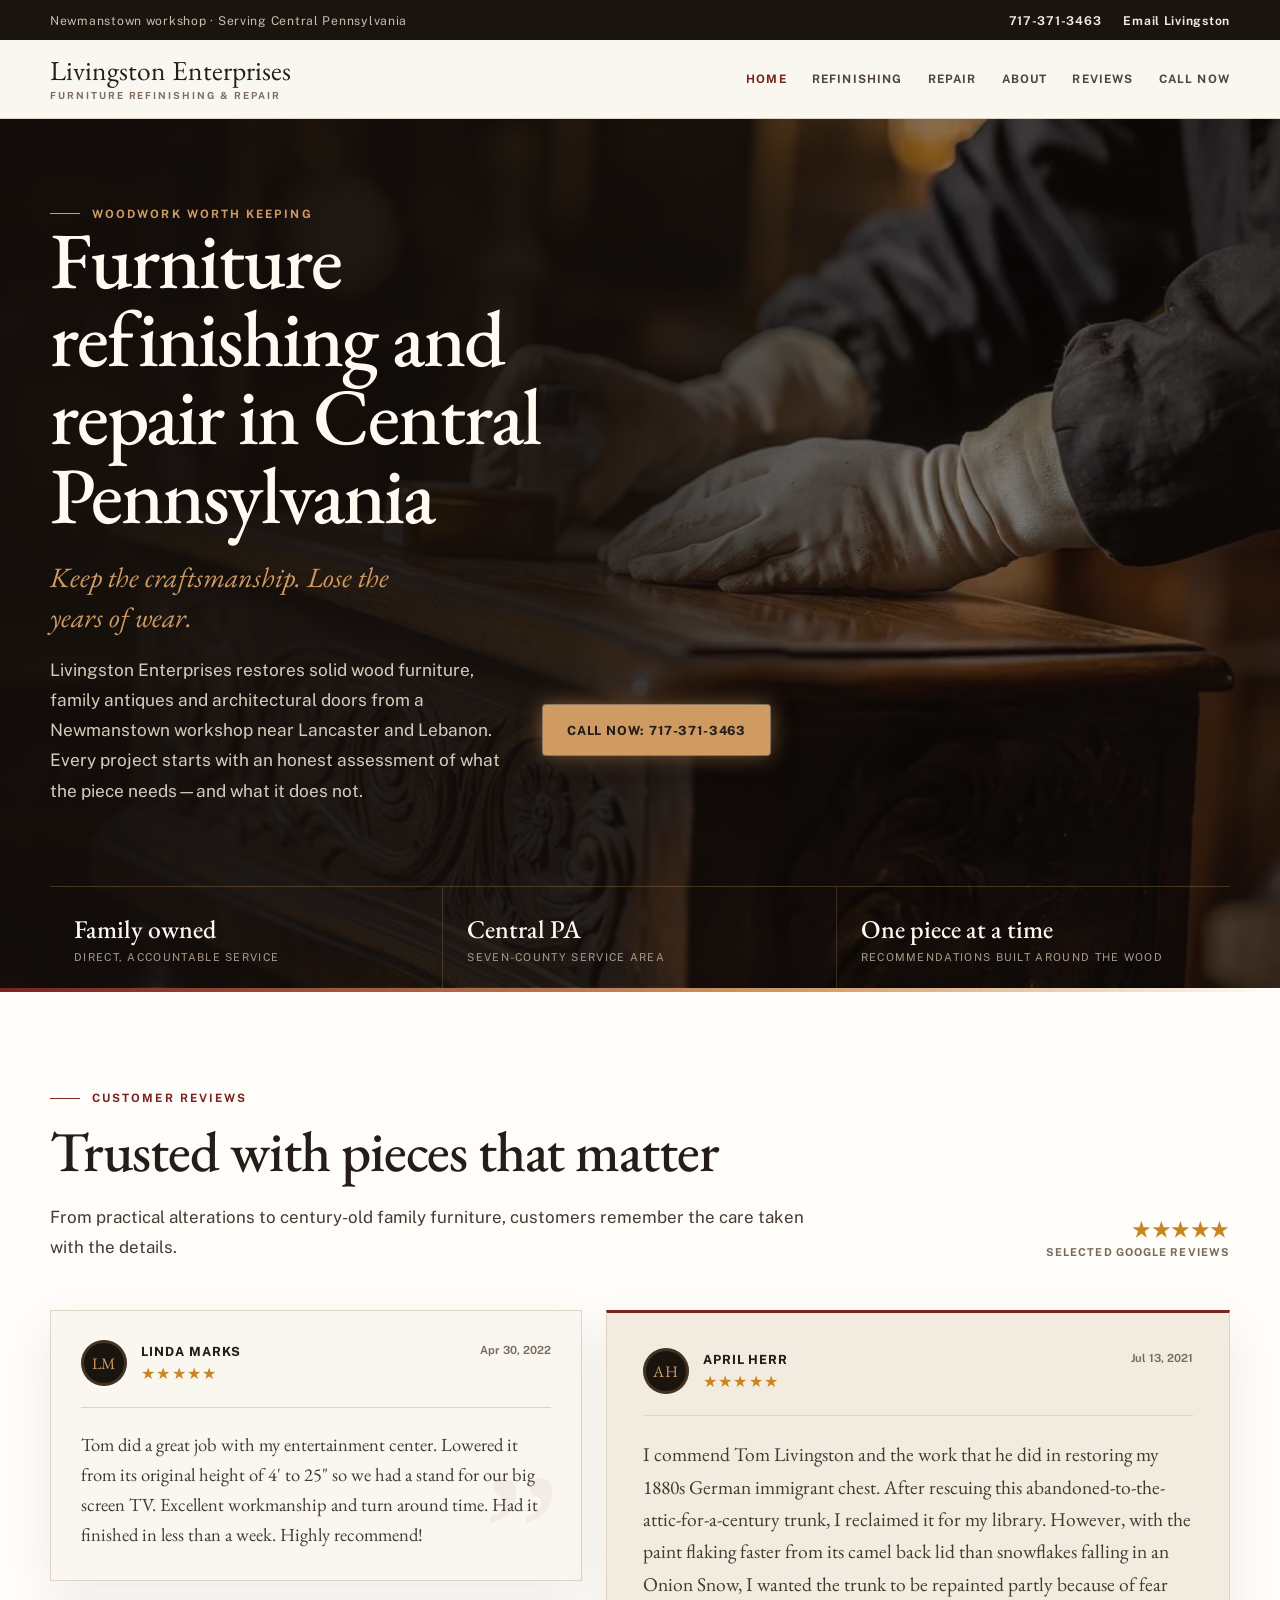
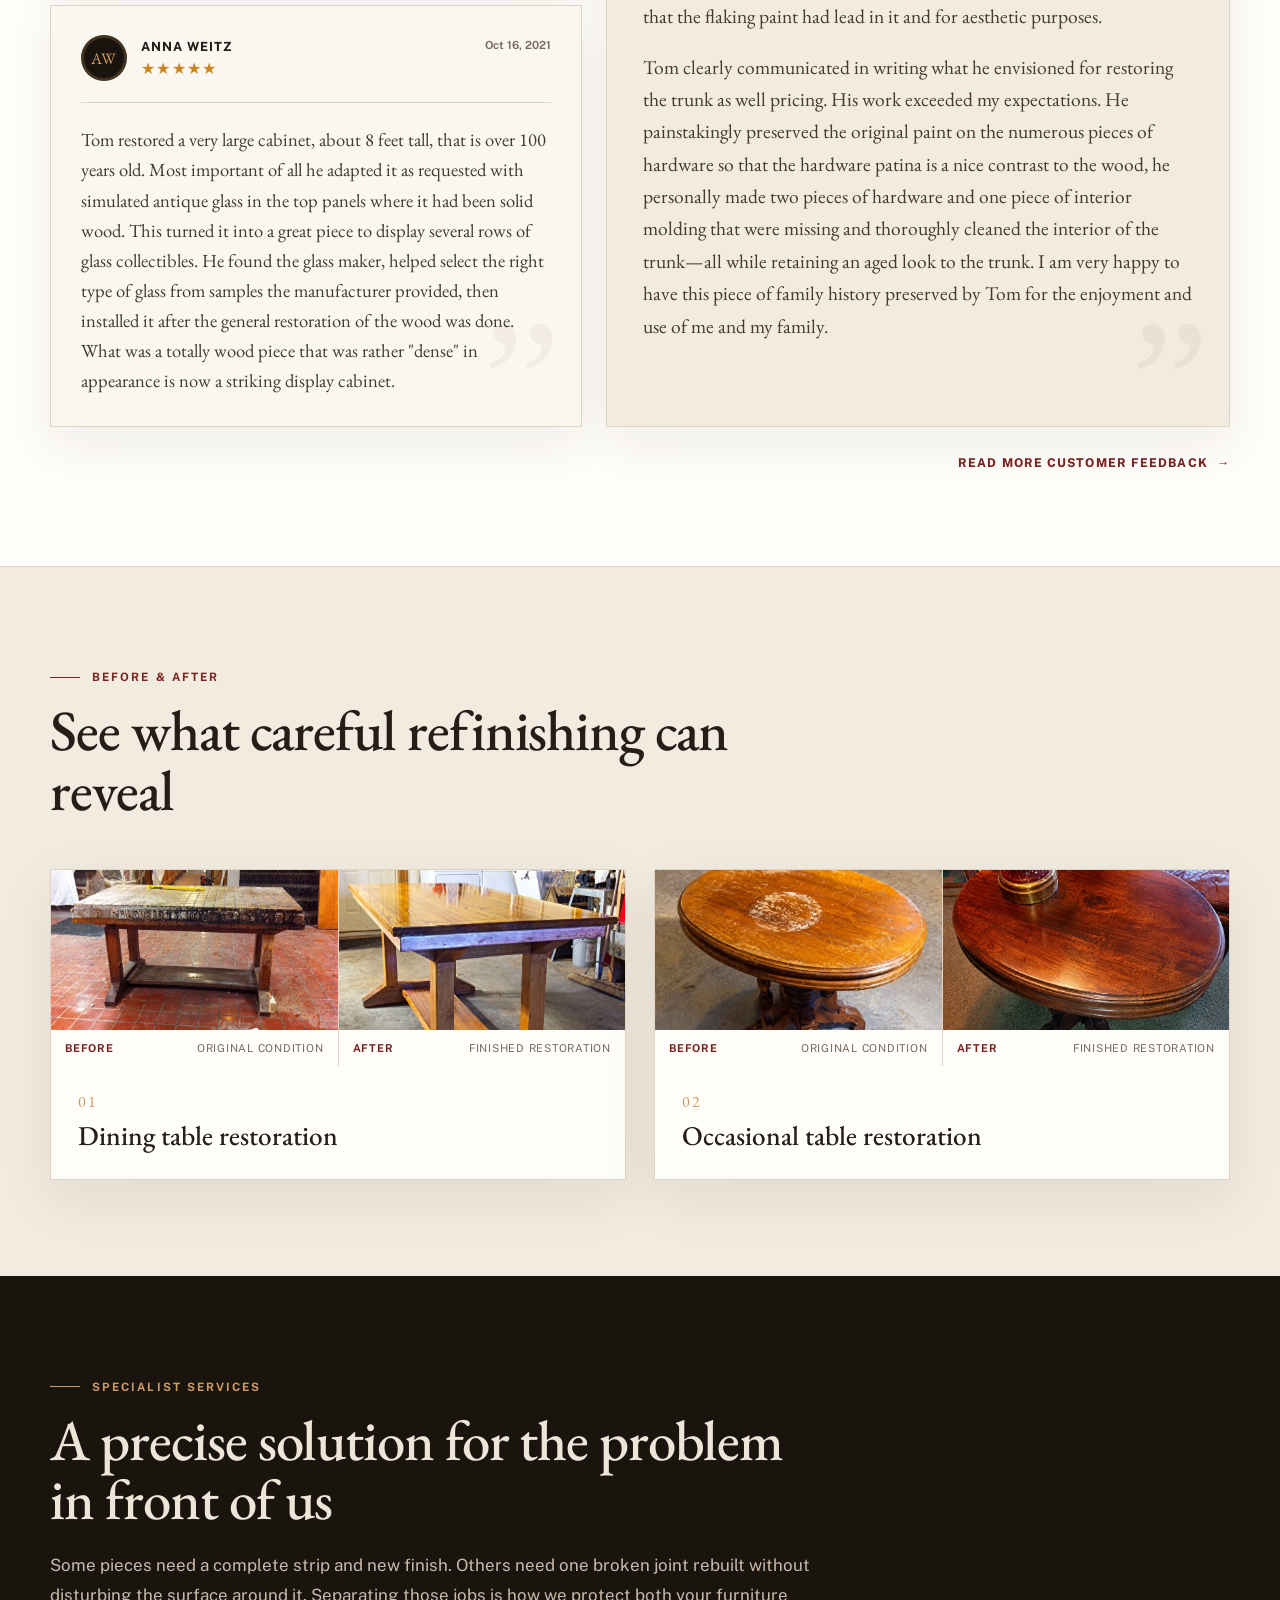
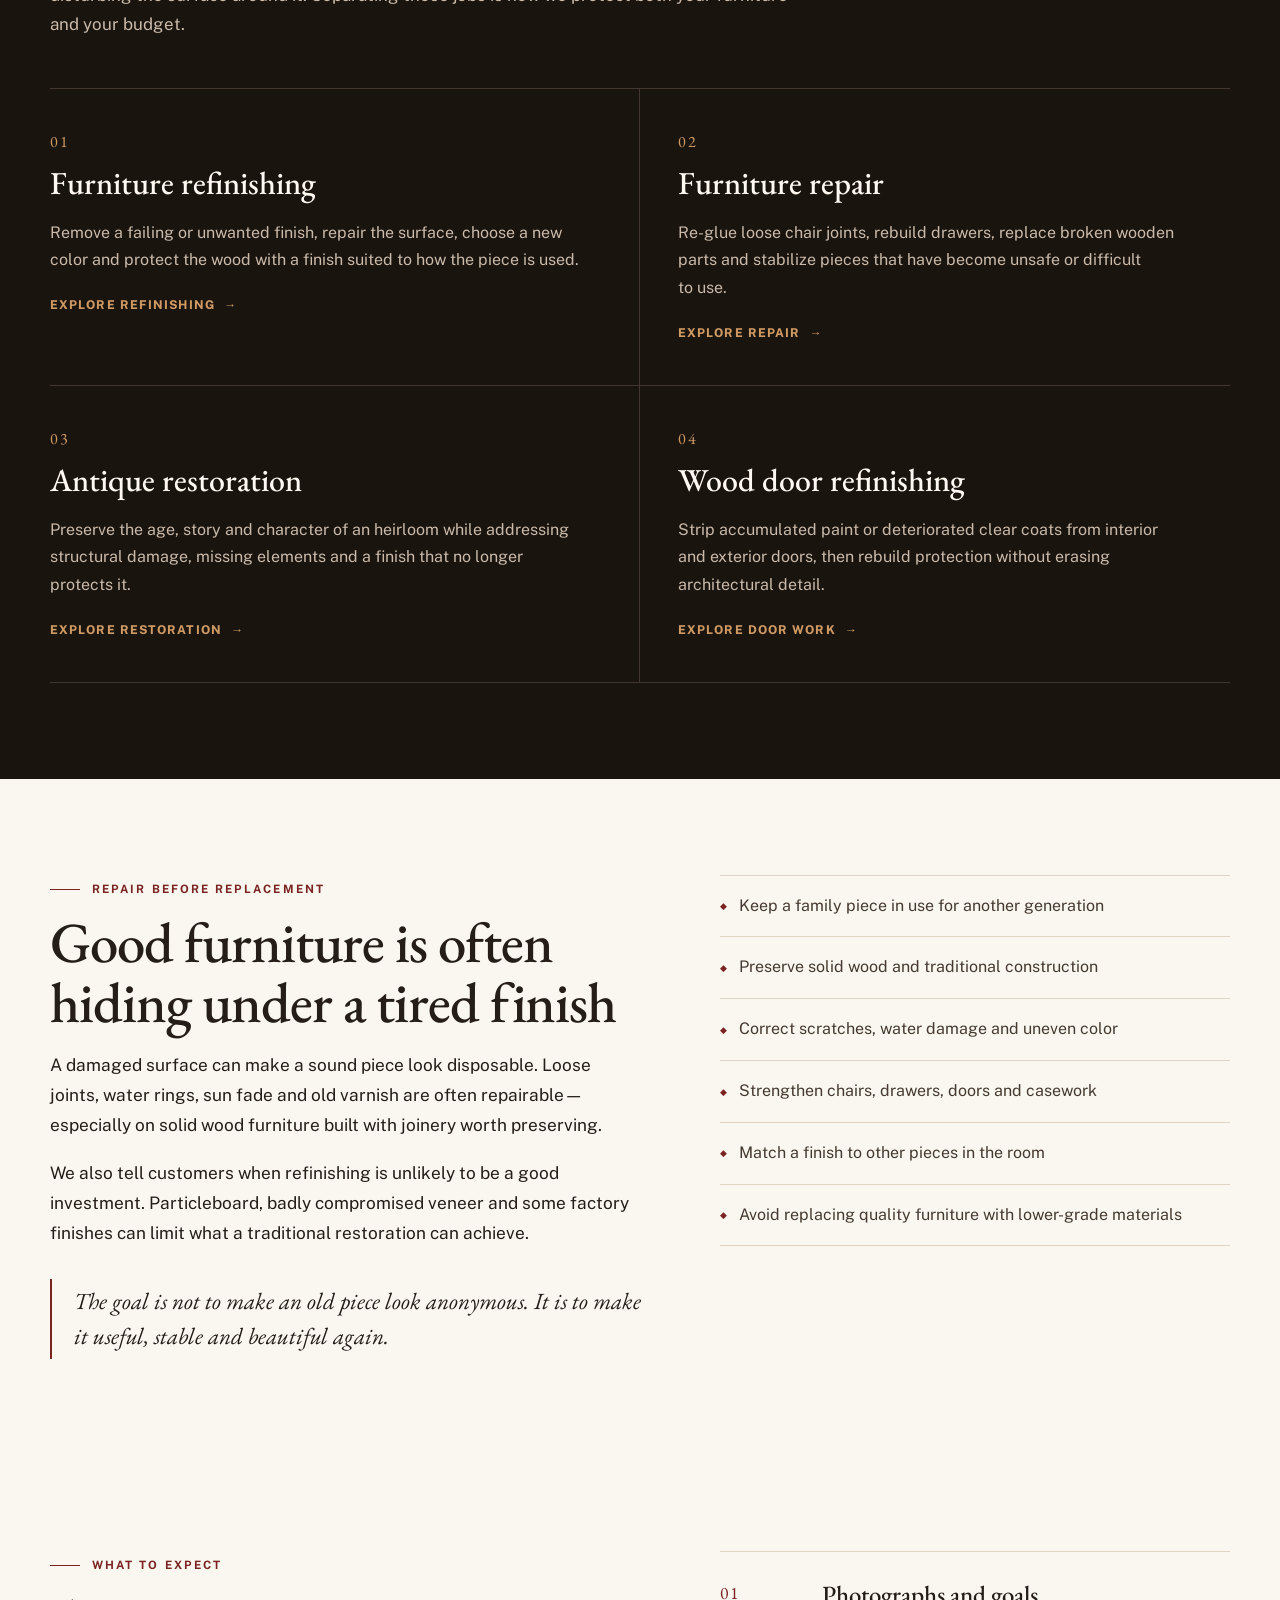
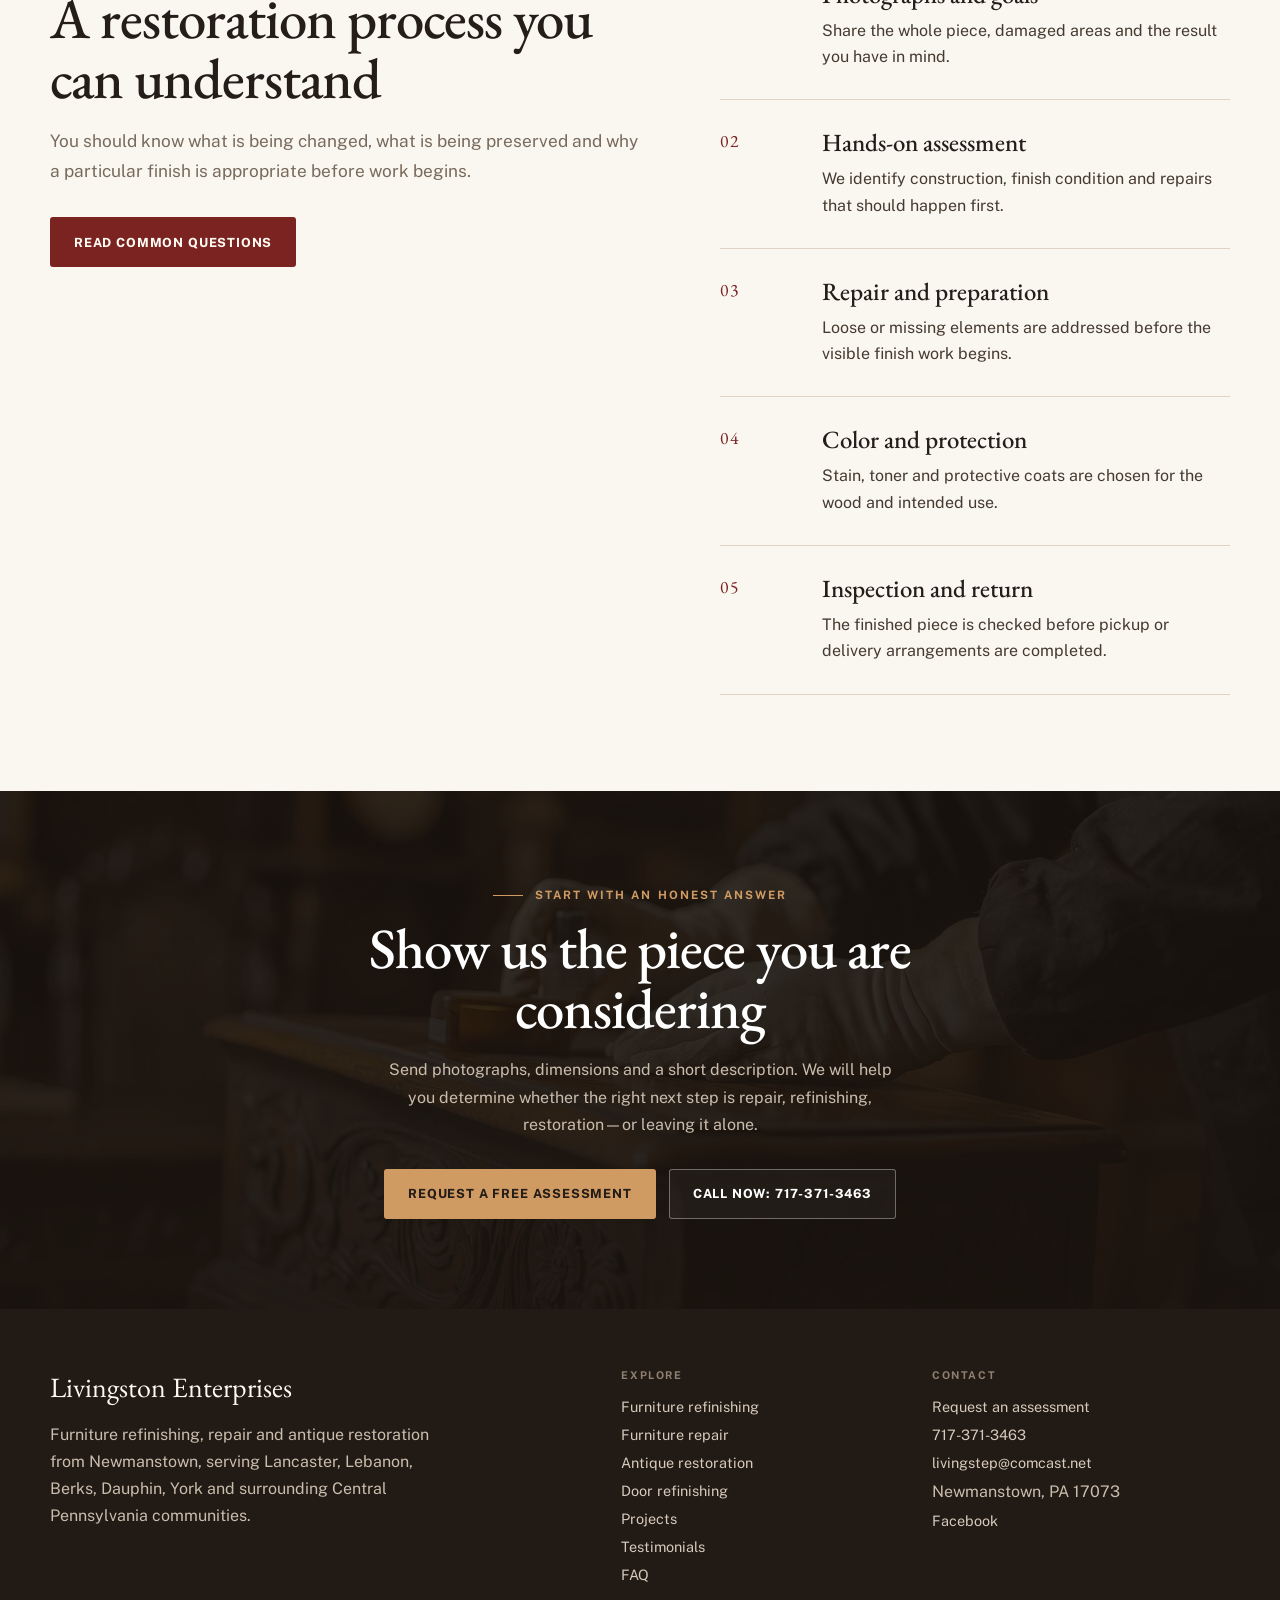
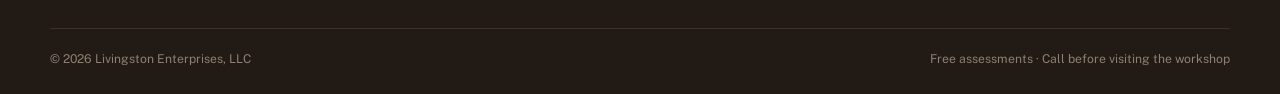
==== commit b47bafcd: "Add customer reviews and site navigation" ====
--- a/index.html
+++ b/index.html
@@ -23,8 +23,8 @@
   <link rel="preconnect" href="https://fonts.gstatic.com" crossorigin>
   <link href="https://fonts.googleapis.com/css2?family=EB+Garamond:ital,wght@0,400;0,500;0,600;1,500&amp;family=Public+Sans:wght@400;500;600;700&amp;display=swap" rel="stylesheet">
   <link rel="preload" href="assets/hero-craftsman.webp" as="image" type="image/webp" fetchpriority="high">
-  <link rel="stylesheet" href="assets/site.css?v=20260822-2">
-  <script src="assets/site.js?v=20260820-4" defer></script>
+  <link rel="stylesheet" href="assets/site.css?v=20260823-1">
+  <script src="assets/site.js?v=20260823-1" defer></script>
   <script type="application/ld+json">
   {
     "@context": "https://schema.org",
@@ -72,7 +72,7 @@
       <a class="brand" href="./" aria-label="Livingston Enterprises home"><span class="brand-name">Livingston Enterprises</span><span class="brand-tag">Furniture Refinishing &amp; Repair</span></a>
       <button class="menu-toggle" type="button" data-menu-toggle aria-expanded="false" aria-controls="primary-nav">Menu</button>
       <nav class="nav" id="primary-nav" data-menu aria-label="Primary navigation">
-        <a href="./" aria-current="page">Home</a><a href="./furniture-refinishing/">Refinishing</a><a href="./furniture-repair/">Repair</a><a href="./about/">About</a><a href="tel:+17173713463" data-call-popup>Call now</a>
+        <a href="./" aria-current="page">Home</a><a href="./furniture-refinishing/">Refinishing</a><a href="./furniture-repair/">Repair</a><a href="./about/">About</a><a href="./testimonials/">Reviews</a><a href="tel:+17173713463" data-call-popup>Call now</a>
       </nav>
     </div>
   </header>
@@ -93,9 +93,64 @@
       <div class="container hero-proof"><div class="proof-grid"><div class="proof"><strong>Family owned</strong><span>Direct, accountable service</span></div><div class="proof"><strong>Central PA</strong><span>Seven-county service area</span></div><div class="proof"><strong>One piece at a time</strong><span>Recommendations built around the wood</span></div></div></div>
     </section>
 
+    <section class="section reviews-section" aria-labelledby="reviews-title">
+      <div class="container">
+        <div class="reviews-heading-row">
+          <header class="section-head">
+            <span class="eyebrow">Customer reviews</span>
+            <h2 id="reviews-title">Trusted with pieces that matter</h2>
+            <p>From practical alterations to century-old family furniture, customers remember the care taken with the details.</p>
+          </header>
+          <div class="review-platform" aria-label="Selected five-star Google reviews">
+            <span class="review-stars" aria-hidden="true">★★★★★</span>
+            <span>Selected Google reviews</span>
+          </div>
+        </div>
+
+        <div class="reviews-grid">
+          <div class="review-stack">
+            <article class="review-card">
+              <header class="review-meta">
+                <div class="reviewer">
+                  <span class="review-avatar" aria-hidden="true">LM</span>
+                  <div><h3>Linda Marks</h3><div class="review-stars" aria-label="5 out of 5 stars">★★★★★</div></div>
+                </div>
+                <time datetime="2022-04-30">Apr 30, 2022</time>
+              </header>
+              <blockquote><p>Tom did a great job with my entertainment center. Lowered it from its original height of 4' to 25&quot; so we had a stand for our big screen TV. Excellent workmanship and turn around time. Had it finished in less than a week. Highly recommend!</p></blockquote>
+            </article>
+
+            <article class="review-card">
+              <header class="review-meta">
+                <div class="reviewer">
+                  <span class="review-avatar" aria-hidden="true">AW</span>
+                  <div><h3>Anna Weitz</h3><div class="review-stars" aria-label="5 out of 5 stars">★★★★★</div></div>
+                </div>
+                <time datetime="2021-10-16">Oct 16, 2021</time>
+              </header>
+              <blockquote><p>Tom restored a very large cabinet, about 8 feet tall, that is over 100 years old. Most important of all he adapted it as requested with simulated antique glass in the top panels where it had been solid wood. This turned it into a great piece to display several rows of glass collectibles. He found the glass maker, helped select the right type of glass from samples the manufacturer provided, then installed it after the general restoration of the wood was done. What was a totally wood piece that was rather &quot;dense&quot; in appearance is now a striking display cabinet.</p></blockquote>
+            </article>
+          </div>
+
+          <article class="review-card review-card-featured">
+            <header class="review-meta">
+              <div class="reviewer">
+                <span class="review-avatar" aria-hidden="true">AH</span>
+                <div><h3>April Herr</h3><div class="review-stars" aria-label="5 out of 5 stars">★★★★★</div></div>
+              </div>
+              <time datetime="2021-07-13">Jul 13, 2021</time>
+            </header>
+            <blockquote><p>I commend Tom Livingston and the work that he did in restoring my 1880s German immigrant chest. After rescuing this abandoned-to-the-attic-for-a-century trunk, I reclaimed it for my library. However, with the paint flaking faster from its camel back lid than snowflakes falling in an Onion Snow, I wanted the trunk to be repainted partly because of fear that the flaking paint had lead in it and for aesthetic purposes.</p><p>Tom clearly communicated in writing what he envisioned for restoring the trunk as well pricing. His work exceeded my expectations. He painstakingly preserved the original paint on the numerous pieces of hardware so that the hardware patina is a nice contrast to the wood, he personally made two pieces of hardware and one piece of interior molding that were missing and thoroughly cleaned the interior of the trunk—all while retaining an aged look to the trunk. I am very happy to have this piece of family history preserved by Tom for the enjoyment and use of me and my family.</p></blockquote>
+          </article>
+        </div>
+
+        <div class="reviews-footer"><a class="text-link" href="./testimonials/">Read more customer feedback <span aria-hidden="true">→</span></a></div>
+      </div>
+    </section>
+
     <section class="section before-after-section" aria-labelledby="before-after-title">
       <div class="container">
-        <header class="section-head"><span class="eyebrow">Before &amp; after</span><h2 id="before-after-title">See what careful refinishing can reveal</h2><p>Two table transformations shown from the same angle before and after the finish work.</p></header>
+        <header class="section-head"><span class="eyebrow">Before &amp; after</span><h2 id="before-after-title">See what careful refinishing can reveal</h2></header>
         <div class="before-after-grid">
           <article class="before-after-card">
             <div class="before-after-pair" aria-label="Dining table restoration before and after photographs">
@@ -132,15 +187,6 @@
       <ul class="check-grid" aria-label="Reasons to restore furniture"><li>Keep a family piece in use for another generation</li><li>Preserve solid wood and traditional construction</li><li>Correct scratches, water damage and uneven color</li><li>Strengthen chairs, drawers, doors and casework</li><li>Match a finish to other pieces in the room</li><li>Avoid replacing quality furniture with lower-grade materials</li></ul>
     </div></section>
 
-    <section class="section paper-deep" aria-labelledby="projects-title"><div class="container">
-      <header class="section-head"><span class="eyebrow">Project notes</span><h2 id="projects-title">Different histories call for different hands</h2><p>These project stories show the range of problems Livingston has been asked to solve. Original photography is being assembled for the full project archive.</p></header>
-      <div class="project-grid">
-        <article class="project-card"><div class="project-art" aria-hidden="true"><span>Historic door restoration</span></div><div class="project-body"><h3>Eight layers back to bare wood</h3><p>Historic doors near Lititz were stripped of accumulated paint and returned to a natural wood appearance with exterior protection.</p><a class="text-link" href="./projects/#chapel-doors">Read the project note →</a></div></article>
-        <article class="project-card"><div class="project-art" aria-hidden="true"><span>Antique desk restoration</span></div><div class="project-body"><h3>A handmade desk rebuilt for use</h3><p>A 90-plus-year-old desk required more than color work: its construction and finish both needed careful attention.</p><a class="text-link" href="./projects/#antique-desk">Read the project note →</a></div></article>
-        <article class="project-card"><div class="project-art" aria-hidden="true"><span>Structural chair repair</span></div><div class="project-body"><h3>Sturdy without erasing its age</h3><p>A century-old rocking chair was stabilized while retaining the originality and familiar character its owners valued.</p><a class="text-link" href="./projects/#rocking-chair">Read the project note →</a></div></article>
-      </div><div class="button-row"><a class="button button-outline" href="./projects/">Browse project notes</a></div>
-    </div></section>
-
     <section class="section" aria-labelledby="process-title"><div class="container split">
       <header><span class="eyebrow">What to expect</span><h2 id="process-title" style="margin-top:17px">A restoration process you can understand</h2><p class="body-lg muted">You should know what is being changed, what is being preserved and why a particular finish is appropriate before work begins.</p><div class="button-row"><a class="button" href="./faq/">Read common questions</a></div></header>
       <div class="steps"><div class="step"><div><h3>Photographs and goals</h3><p>Share the whole piece, damaged areas and the result you have in mind.</p></div></div><div class="step"><div><h3>Hands-on assessment</h3><p>We identify construction, finish condition and repairs that should happen first.</p></div></div><div class="step"><div><h3>Repair and preparation</h3><p>Loose or missing elements are addressed before the visible finish work begins.</p></div></div><div class="step"><div><h3>Color and protection</h3><p>Stain, toner and protective coats are chosen for the wood and intended use.</p></div></div><div class="step"><div><h3>Inspection and return</h3><p>The finished piece is checked before pickup or delivery arrangements are completed.</p></div></div></div>
--- a/assets/site.css
+++ b/assets/site.css
@@ -179,6 +179,40 @@
 .proof strong { display: block; font-family: var(--serif); color: #fff9f1; font-size: 1.6rem; font-weight: 500; }
 .proof span { display: block; margin-top: 5px; color: #a99a8b; font-size: .68rem; letter-spacing: .12em; text-transform: uppercase; }
 
+.reviews-section { position: relative; overflow: hidden; background: #fffdf9; border-bottom: 1px solid var(--line); }
+.reviews-section::before { position: absolute; top: 0; left: 0; width: 100%; height: 4px; background: linear-gradient(90deg, var(--wine), var(--copper) 62%, transparent); content: ""; }
+.reviews-heading-row { display: grid; grid-template-columns: minmax(0, 1fr) auto; gap: 40px; align-items: end; margin-bottom: 48px; }
+.reviews-heading-row .section-head { margin-bottom: 0; }
+.review-platform { display: grid; justify-items: end; gap: 6px; padding-bottom: 4px; color: var(--muted); font-size: .68rem; font-weight: 700; letter-spacing: .1em; text-transform: uppercase; white-space: nowrap; }
+.review-stars { color: #c98520; font-family: Arial, sans-serif; font-size: 1rem; letter-spacing: .08em; line-height: 1; }
+.review-platform .review-stars { font-size: 1.25rem; }
+.reviews-grid { display: grid; grid-template-columns: minmax(0, .92fr) minmax(0, 1.08fr); gap: 24px; align-items: stretch; }
+.review-stack { display: grid; gap: 24px; }
+.review-card { position: relative; padding: 29px 30px 30px; overflow: hidden; background: var(--paper); border: 1px solid var(--line); box-shadow: 0 16px 46px rgba(36,29,24,.07); }
+.review-card::after { position: absolute; right: 20px; bottom: -44px; color: rgba(122,35,33,.055); font-family: Georgia, serif; font-size: 11rem; line-height: 1; content: "\201D"; pointer-events: none; }
+.review-card-featured { padding: 35px 36px; border-top: 3px solid var(--wine); background: var(--paper-deep); }
+.review-meta { position: relative; z-index: 1; display: flex; justify-content: space-between; gap: 20px; align-items: flex-start; padding-bottom: 21px; border-bottom: 1px solid var(--line); }
+.reviewer { display: flex; gap: 14px; align-items: center; min-width: 0; }
+.review-avatar { display: inline-flex; flex: 0 0 46px; width: 46px; height: 46px; align-items: center; justify-content: center; border-radius: 50%; background: var(--night); color: var(--copper); font-family: var(--serif); font-size: 1rem; letter-spacing: .04em; box-shadow: inset 0 0 0 3px rgba(208,154,99,.22); }
+.reviewer h3 { margin: 0 0 7px; font-family: var(--sans); font-size: .79rem; font-weight: 750; letter-spacing: .075em; text-transform: uppercase; }
+.review-meta time { flex: 0 0 auto; padding-top: 3px; color: var(--muted); font-size: .7rem; font-weight: 650; white-space: nowrap; }
+.review-card blockquote { position: relative; z-index: 1; margin: 22px 0 0; }
+.review-card blockquote p { margin: 0; color: var(--ink-soft); font-family: var(--serif); font-size: 1.16rem; line-height: 1.62; }
+.review-card blockquote p + p { margin-top: 18px; }
+.review-card-featured blockquote p { font-size: 1.22rem; line-height: 1.66; }
+.reviews-footer { display: flex; justify-content: flex-end; margin-top: 28px; }
+.review-archive-section { background: var(--paper-deep); }
+.review-archive-grid { display: grid; grid-template-columns: repeat(3, minmax(0, 1fr)); gap: 24px; align-items: start; }
+.review-archive-grid .review-card { display: flex; width: 100%; min-width: 0; aspect-ratio: 1 / 1; flex-direction: column; margin: 0; background: #fffdf9; }
+.review-archive-grid .review-card blockquote { flex: 1; min-height: 0; overflow: hidden; }
+.review-archive-grid .review-card blockquote p { font-size: 1.03rem; line-height: 1.55; }
+.review-archive-grid .review-card.is-expanded blockquote { padding-right: 8px; overflow-y: auto; scrollbar-color: var(--copper) transparent; scrollbar-width: thin; }
+.review-expand { display: inline-flex; align-items: center; justify-content: space-between; gap: 12px; width: 100%; margin-top: 18px; padding: 12px 0 0; border: 0; border-top: 1px solid var(--line); background: transparent; color: var(--wine); cursor: pointer; font-size: .67rem; font-weight: 750; letter-spacing: .1em; text-transform: uppercase; }
+.review-expand:hover { color: var(--ink); }
+.review-expand[hidden] { display: none; }
+.review-name-row { display: flex; flex-wrap: wrap; gap: 6px; align-items: baseline; }
+.review-source { color: var(--wine); font-size: .58rem; font-weight: 750; letter-spacing: .075em; text-transform: uppercase; }
+
 .before-after-section { background: var(--paper-deep); }
 .before-after-grid { display: grid; grid-template-columns: repeat(2, minmax(0, 1fr)); gap: 28px; }
 .before-after-card { overflow: hidden; border: 1px solid var(--line); background: #fffdf9; box-shadow: 0 18px 52px rgba(36,29,24,.08); }
@@ -353,9 +387,10 @@
   .nav.open { display: grid; }
   .nav a { padding: 9px 5px; }
   .nav .nav-cta { text-align: center; }
-  .hero-grid, .split, .split-reverse, .content-grid, .contact-grid { grid-template-columns: 1fr; }
+  .hero-grid, .split, .split-reverse, .content-grid, .contact-grid, .reviews-grid { grid-template-columns: 1fr; }
   .hero-grid { min-height: auto; gap: 44px; }
   .hero-card { max-width: 570px; }
+  .review-archive-grid { grid-template-columns: repeat(2, minmax(0, 1fr)); }
   .before-after-grid { grid-template-columns: 1fr; }
   .proof-grid { grid-template-columns: 1fr; padding: 9px 0; }
   .proof { padding: 13px 0; border-right: 0; }
@@ -379,11 +414,15 @@
   .hero h1 { max-width: none; font-size: clamp(2.65rem, 14vw, 4rem); }
   .hero-summary-row { gap: 18px; }
   .hero-card { padding: 26px 22px; }
+  .reviews-heading-row { grid-template-columns: 1fr; gap: 20px; }
+  .review-platform { justify-items: start; }
+  .review-card, .review-card-featured { padding: 26px 22px; }
+  .review-meta { display: grid; }
   .proof strong { font-size: 1.35rem; }
   .section, .page-hero { padding: 66px 0; }
   .section-sm { padding: 52px 0; }
   .service-card { padding: 30px 0; }
-  .project-grid, .quote-grid, .form-row, .footer-grid { grid-template-columns: 1fr; }
+  .project-grid, .quote-grid, .form-row, .footer-grid, .review-archive-grid { grid-template-columns: 1fr; }
   .project-grid .project-card:last-child, .footer-grid > :first-child { grid-column: auto; }
   .step { grid-template-columns: 50px minmax(0,1fr); gap: 12px; }
   .button-row .button { width: 100%; }
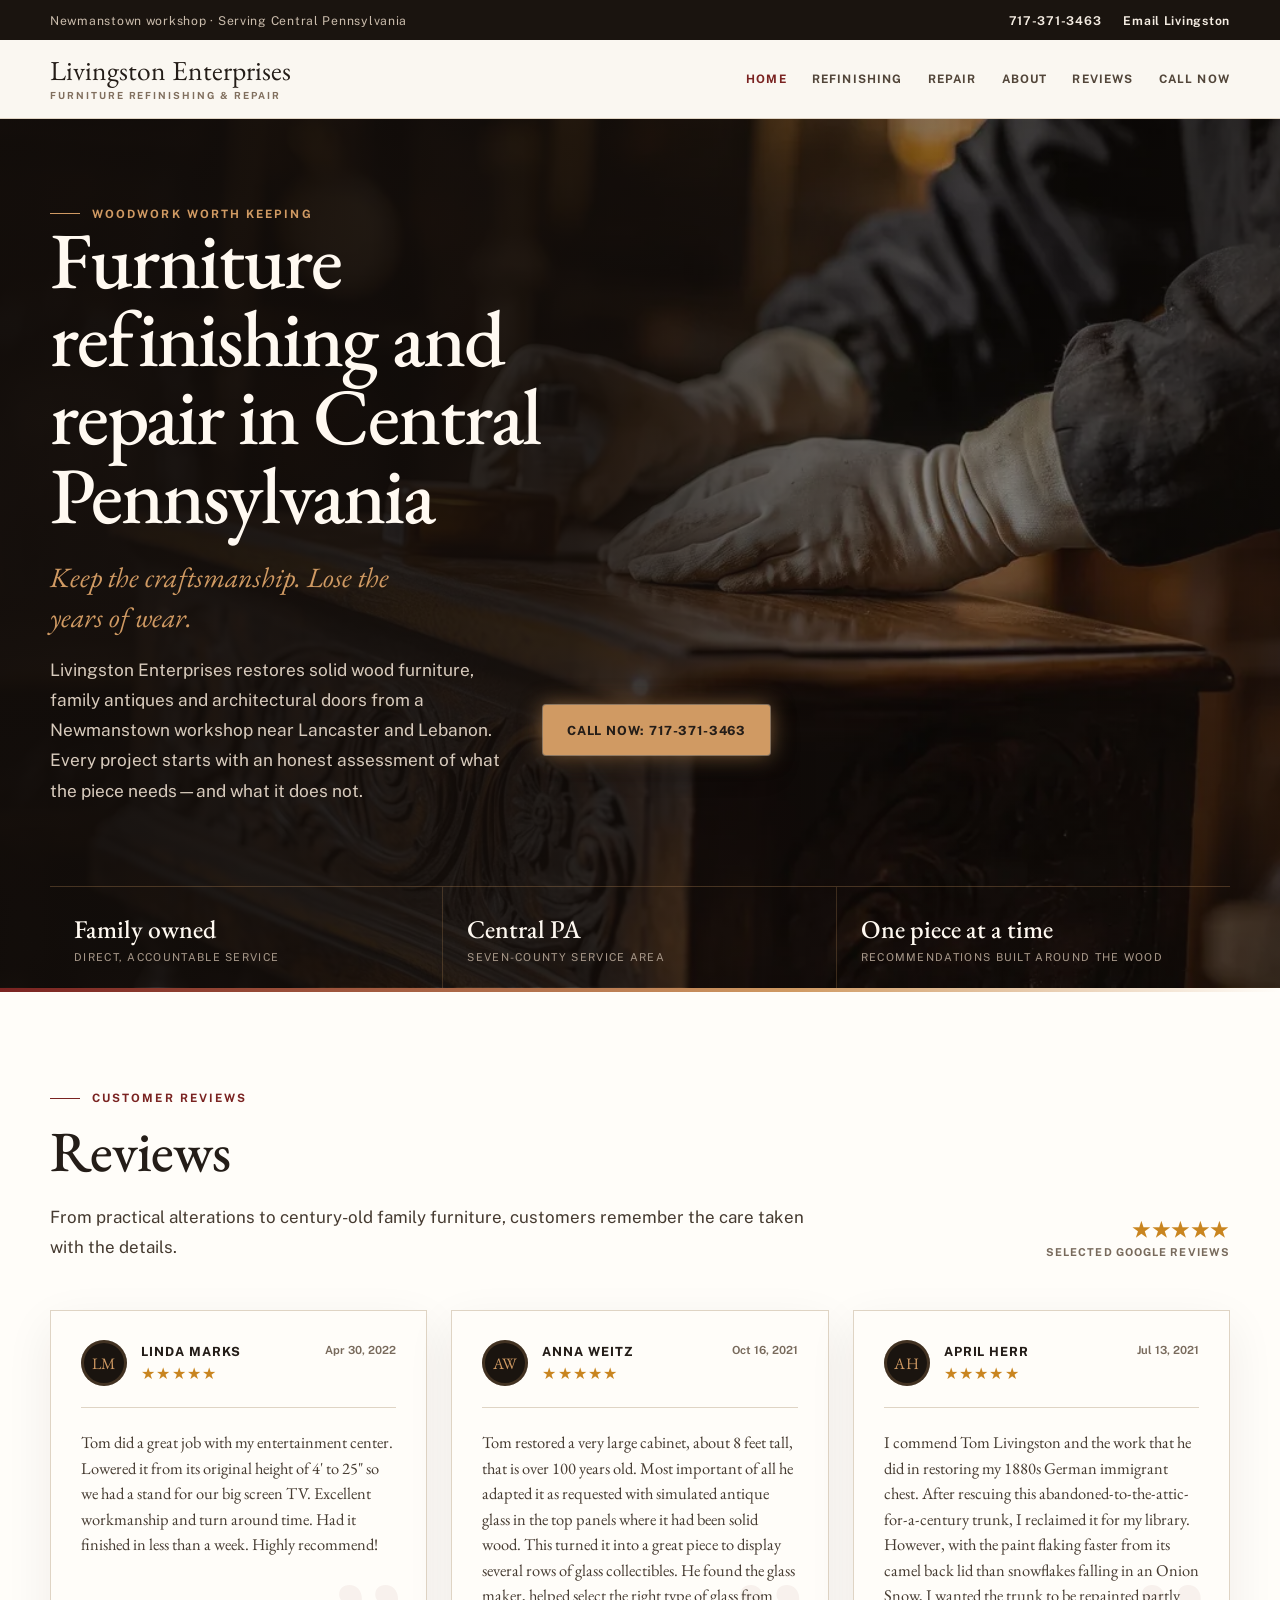
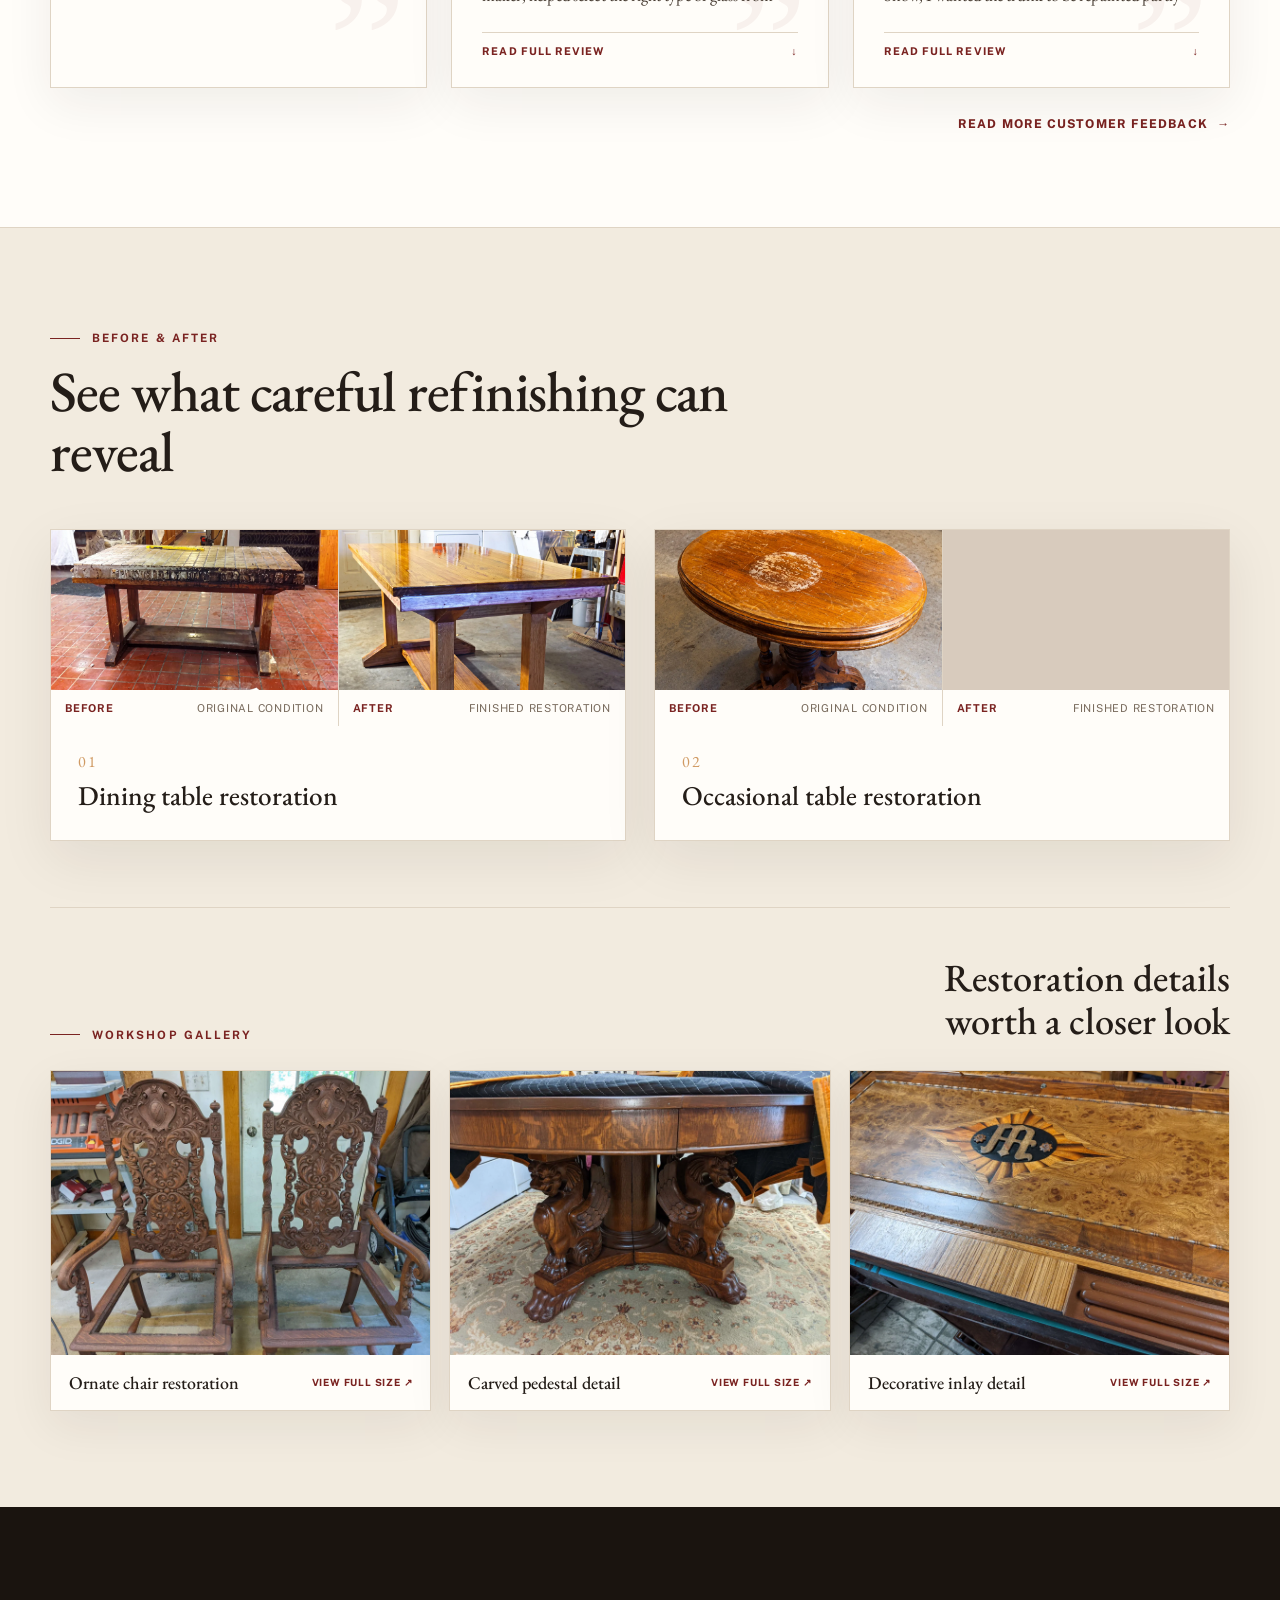
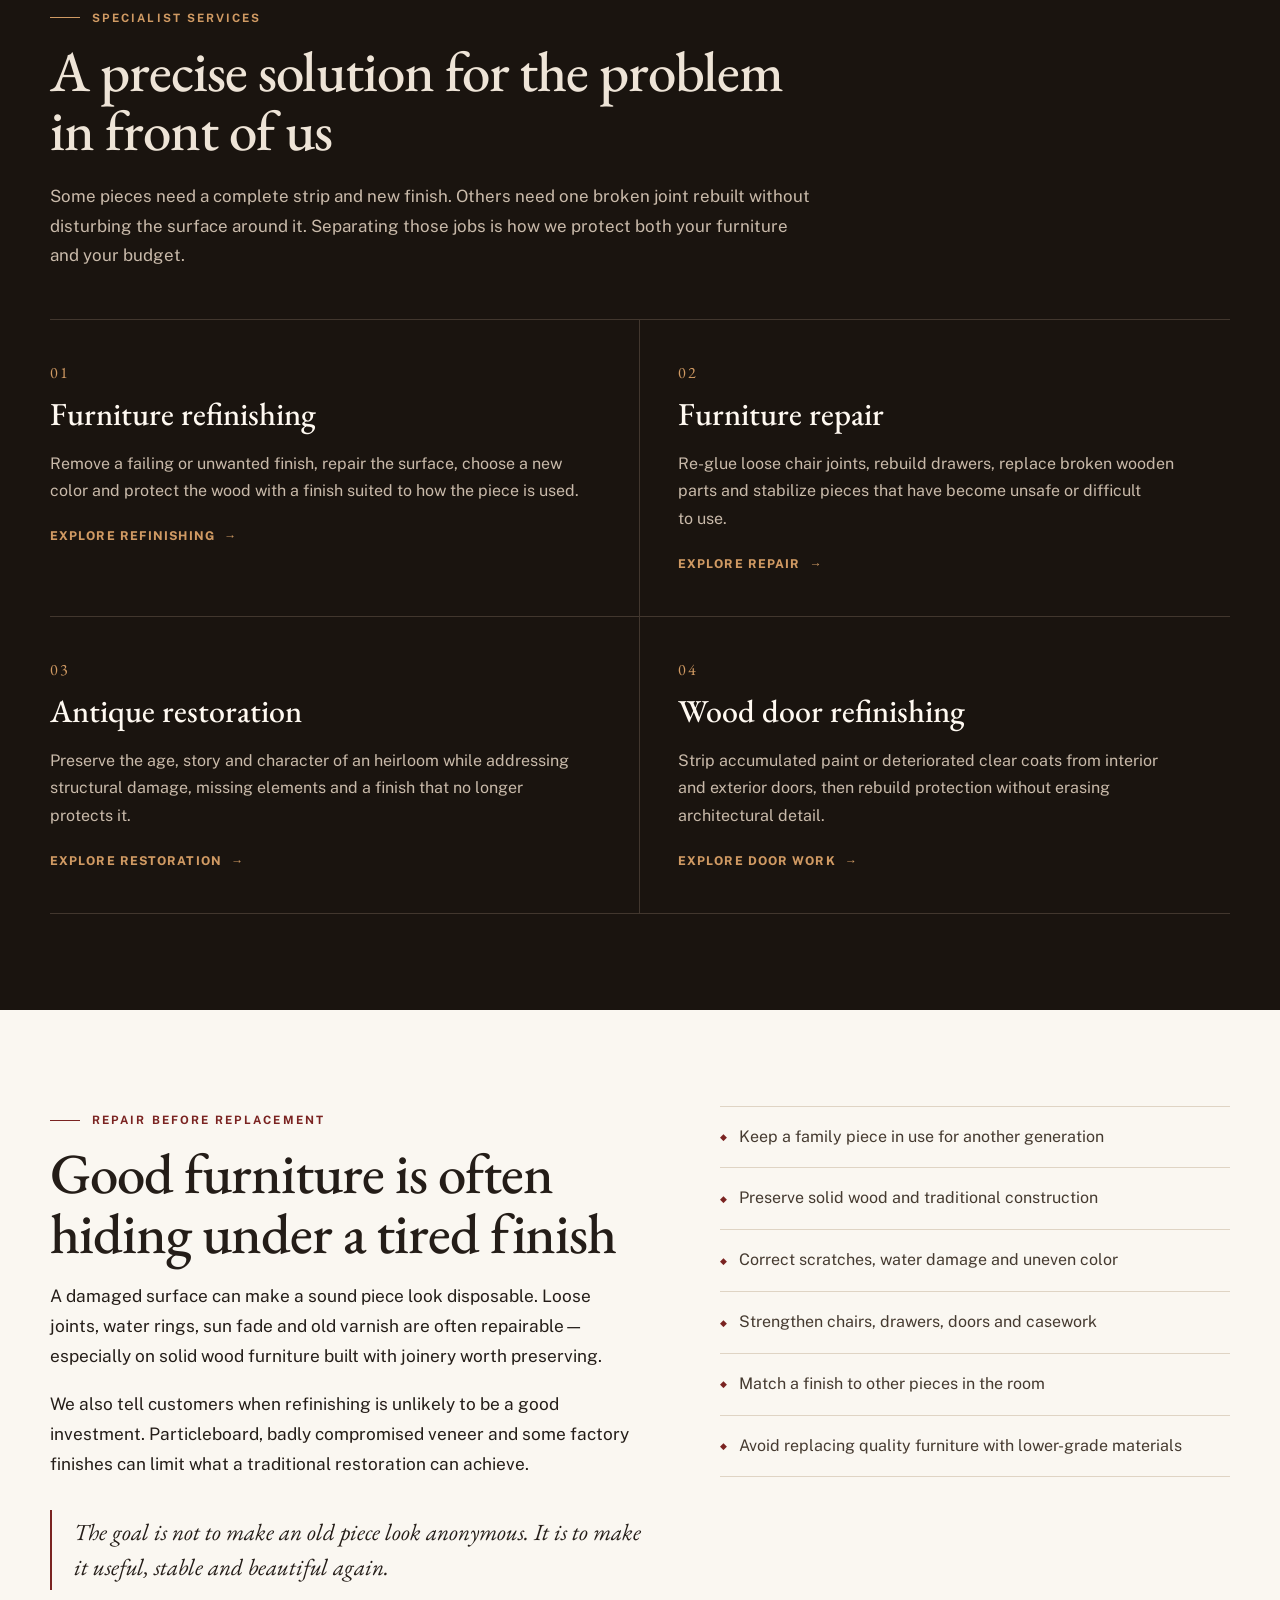
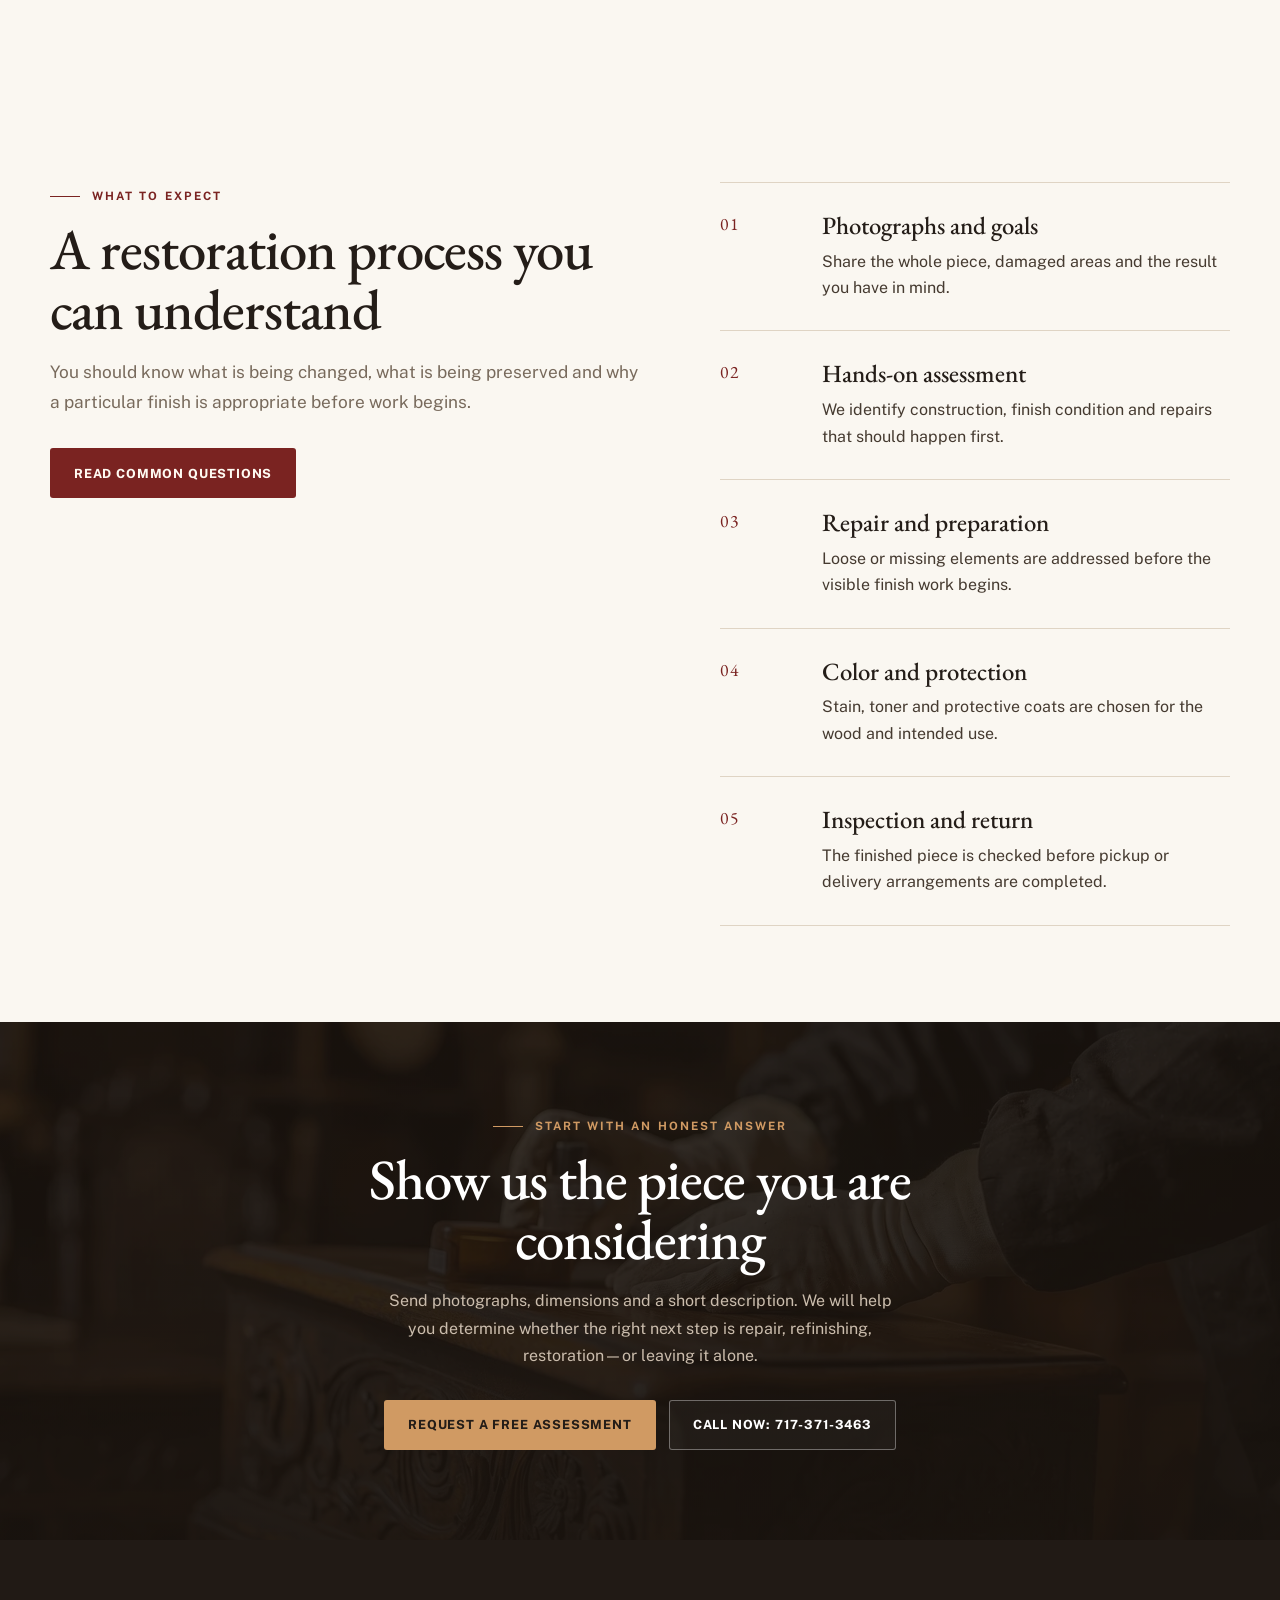
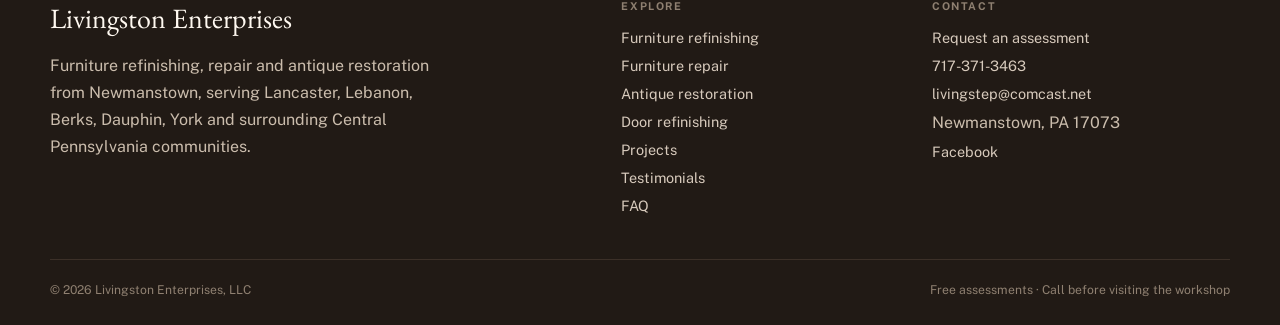
==== commit c6793a98: "Add homepage gallery and uniform reviews" ====
--- a/index.html
+++ b/index.html
@@ -23,8 +23,8 @@
   <link rel="preconnect" href="https://fonts.gstatic.com" crossorigin>
   <link href="https://fonts.googleapis.com/css2?family=EB+Garamond:ital,wght@0,400;0,500;0,600;1,500&amp;family=Public+Sans:wght@400;500;600;700&amp;display=swap" rel="stylesheet">
   <link rel="preload" href="assets/hero-craftsman.webp" as="image" type="image/webp" fetchpriority="high">
-  <link rel="stylesheet" href="assets/site.css?v=20260823-1">
-  <script src="assets/site.js?v=20260823-1" defer></script>
+  <link rel="stylesheet" href="assets/site.css?v=20260823-5">
+  <script src="assets/site.js?v=20260823-3" defer></script>
   <script type="application/ld+json">
   {
     "@context": "https://schema.org",
@@ -98,7 +98,7 @@
         <div class="reviews-heading-row">
           <header class="section-head">
             <span class="eyebrow">Customer reviews</span>
-            <h2 id="reviews-title">Trusted with pieces that matter</h2>
+            <h2 id="reviews-title">Reviews</h2>
             <p>From practical alterations to century-old family furniture, customers remember the care taken with the details.</p>
           </header>
           <div class="review-platform" aria-label="Selected five-star Google reviews">
@@ -167,6 +167,23 @@
             <div class="before-after-body"><span class="service-num">02</span><h3>Occasional table restoration</h3></div>
           </article>
         </div>
+        <div class="gallery-block" aria-labelledby="gallery-title">
+          <header class="gallery-heading"><span class="eyebrow">Workshop gallery</span><h3 id="gallery-title">Restoration details worth a closer look</h3></header>
+          <div class="gallery-grid">
+            <a class="gallery-item" href="./uploads/ornate-chair-restoration.webp" target="_blank" rel="noopener">
+              <img src="./uploads/ornate-chair-restoration.webp" alt="Two intricately carved antique chair frames undergoing restoration" width="1600" height="1200" loading="lazy" decoding="async">
+              <span><strong>Ornate chair restoration</strong><em>View full size ↗</em></span>
+            </a>
+            <a class="gallery-item" href="./uploads/carved-table-base.webp" target="_blank" rel="noopener">
+              <img src="./uploads/carved-table-base.webp" alt="Restored carved wooden pedestal with winged figures beneath a round table" width="1600" height="1200" loading="lazy" decoding="async">
+              <span><strong>Carved pedestal detail</strong><em>View full size ↗</em></span>
+            </a>
+            <a class="gallery-item" href="./uploads/inlaid-wood-detail.webp" target="_blank" rel="noopener">
+              <img src="./uploads/inlaid-wood-detail.webp" alt="Detailed wood inlay and burl veneer on a restored furniture panel" width="1600" height="1200" loading="lazy" decoding="async">
+              <span><strong>Decorative inlay detail</strong><em>View full size ↗</em></span>
+            </a>
+          </div>
+        </div>
       </div>
     </section>
 
--- a/assets/site.css
+++ b/assets/site.css
@@ -186,8 +186,8 @@
 .review-platform { display: grid; justify-items: end; gap: 6px; padding-bottom: 4px; color: var(--muted); font-size: .68rem; font-weight: 700; letter-spacing: .1em; text-transform: uppercase; white-space: nowrap; }
 .review-stars { color: #c98520; font-family: Arial, sans-serif; font-size: 1rem; letter-spacing: .08em; line-height: 1; }
 .review-platform .review-stars { font-size: 1.25rem; }
-.reviews-grid { display: grid; grid-template-columns: minmax(0, .92fr) minmax(0, 1.08fr); gap: 24px; align-items: stretch; }
-.review-stack { display: grid; gap: 24px; }
+.reviews-grid { display: grid; grid-template-columns: repeat(3, minmax(0, 1fr)); gap: 24px; align-items: start; }
+.review-stack { display: contents; }
 .review-card { position: relative; padding: 29px 30px 30px; overflow: hidden; background: var(--paper); border: 1px solid var(--line); box-shadow: 0 16px 46px rgba(36,29,24,.07); }
 .review-card::after { position: absolute; right: 20px; bottom: -44px; color: rgba(122,35,33,.055); font-family: Georgia, serif; font-size: 11rem; line-height: 1; content: "\201D"; pointer-events: none; }
 .review-card-featured { padding: 35px 36px; border-top: 3px solid var(--wine); background: var(--paper-deep); }
@@ -203,10 +203,11 @@
 .reviews-footer { display: flex; justify-content: flex-end; margin-top: 28px; }
 .review-archive-section { background: var(--paper-deep); }
 .review-archive-grid { display: grid; grid-template-columns: repeat(3, minmax(0, 1fr)); gap: 24px; align-items: start; }
-.review-archive-grid .review-card { display: flex; width: 100%; min-width: 0; aspect-ratio: 1 / 1; flex-direction: column; margin: 0; background: #fffdf9; }
-.review-archive-grid .review-card blockquote { flex: 1; min-height: 0; overflow: hidden; }
-.review-archive-grid .review-card blockquote p { font-size: 1.03rem; line-height: 1.55; }
-.review-archive-grid .review-card.is-expanded blockquote { padding-right: 8px; overflow-y: auto; scrollbar-color: var(--copper) transparent; scrollbar-width: thin; }
+.review-archive-grid .review-card, .reviews-grid .review-card { display: flex; width: 100%; min-width: 0; aspect-ratio: 1 / 1; flex-direction: column; margin: 0; background: #fffdf9; }
+.reviews-grid .review-card-featured { padding: 29px 30px 30px; border-top: 1px solid var(--line); background: #fffdf9; }
+.review-archive-grid .review-card blockquote, .reviews-grid .review-card blockquote { flex: 1; min-height: 0; overflow: hidden; }
+.review-archive-grid .review-card blockquote p, .reviews-grid .review-card blockquote p, .reviews-grid .review-card-featured blockquote p { font-size: 1.03rem; line-height: 1.55; }
+.review-archive-grid .review-card.is-expanded blockquote, .reviews-grid .review-card.is-expanded blockquote { padding-right: 8px; overflow-y: auto; scrollbar-color: var(--copper) transparent; scrollbar-width: thin; }
 .review-expand { display: inline-flex; align-items: center; justify-content: space-between; gap: 12px; width: 100%; margin-top: 18px; padding: 12px 0 0; border: 0; border-top: 1px solid var(--line); background: transparent; color: var(--wine); cursor: pointer; font-size: .67rem; font-weight: 750; letter-spacing: .1em; text-transform: uppercase; }
 .review-expand:hover { color: var(--ink); }
 .review-expand[hidden] { display: none; }
@@ -237,6 +238,16 @@
 .before-after-body { padding: 25px 27px 28px; }
 .before-after-body .service-num { margin-bottom: 9px; }
 .before-after-body h3 { font-size: 1.7rem; }
+.gallery-block { margin-top: 66px; padding-top: 48px; border-top: 1px solid var(--line); }
+.gallery-heading { display: flex; justify-content: space-between; gap: 28px; align-items: end; margin-bottom: 28px; }
+.gallery-heading h3 { max-width: 18ch; font-size: clamp(1.8rem, 3vw, 2.45rem); text-align: right; }
+.gallery-grid { display: grid; grid-template-columns: repeat(3, minmax(0, 1fr)); gap: 18px; }
+.gallery-item { display: block; overflow: hidden; background: #fffdf9; border: 1px solid var(--line); box-shadow: 0 15px 44px rgba(36,29,24,.07); color: var(--ink); }
+.gallery-item img { width: 100%; height: auto; aspect-ratio: 4 / 3; object-fit: cover; transition: transform .35s cubic-bezier(.22, 1, .36, 1); }
+.gallery-item:hover img { transform: scale(1.025); }
+.gallery-item > span { display: flex; justify-content: space-between; gap: 16px; align-items: center; padding: 16px 18px; }
+.gallery-item strong { font-family: var(--serif); font-size: 1.12rem; font-weight: 500; }
+.gallery-item em { color: var(--wine); font-size: .62rem; font-style: normal; font-weight: 750; letter-spacing: .08em; text-transform: uppercase; white-space: nowrap; }
 
 .service-grid { display: grid; grid-template-columns: repeat(2, minmax(0, 1fr)); border-top: 1px solid #42372e; }
 .service-card { position: relative; padding: 42px 38px 44px 0; border-bottom: 1px solid #42372e; }
@@ -387,11 +398,14 @@
   .nav.open { display: grid; }
   .nav a { padding: 9px 5px; }
   .nav .nav-cta { text-align: center; }
-  .hero-grid, .split, .split-reverse, .content-grid, .contact-grid, .reviews-grid { grid-template-columns: 1fr; }
+  .hero-grid, .split, .split-reverse, .content-grid, .contact-grid { grid-template-columns: 1fr; }
   .hero-grid { min-height: auto; gap: 44px; }
   .hero-card { max-width: 570px; }
   .review-archive-grid { grid-template-columns: repeat(2, minmax(0, 1fr)); }
+  .reviews-grid { grid-template-columns: repeat(2, minmax(0, 1fr)); }
   .before-after-grid { grid-template-columns: 1fr; }
+  .gallery-grid { grid-template-columns: repeat(2, minmax(0, 1fr)); }
+  .gallery-item:last-child { grid-column: 1 / -1; }
   .proof-grid { grid-template-columns: 1fr; padding: 9px 0; }
   .proof { padding: 13px 0; border-right: 0; }
   .service-grid { grid-template-columns: 1fr; }
@@ -422,7 +436,11 @@
   .section, .page-hero { padding: 66px 0; }
   .section-sm { padding: 52px 0; }
   .service-card { padding: 30px 0; }
-  .project-grid, .quote-grid, .form-row, .footer-grid, .review-archive-grid { grid-template-columns: 1fr; }
+  .project-grid, .quote-grid, .form-row, .footer-grid, .review-archive-grid, .reviews-grid { grid-template-columns: 1fr; }
+  .gallery-heading { display: grid; align-items: start; }
+  .gallery-heading h3 { text-align: left; }
+  .gallery-grid { grid-template-columns: 1fr; }
+  .gallery-item:last-child { grid-column: auto; }
   .project-grid .project-card:last-child, .footer-grid > :first-child { grid-column: auto; }
   .step { grid-template-columns: 50px minmax(0,1fr); gap: 12px; }
   .button-row .button { width: 100%; }
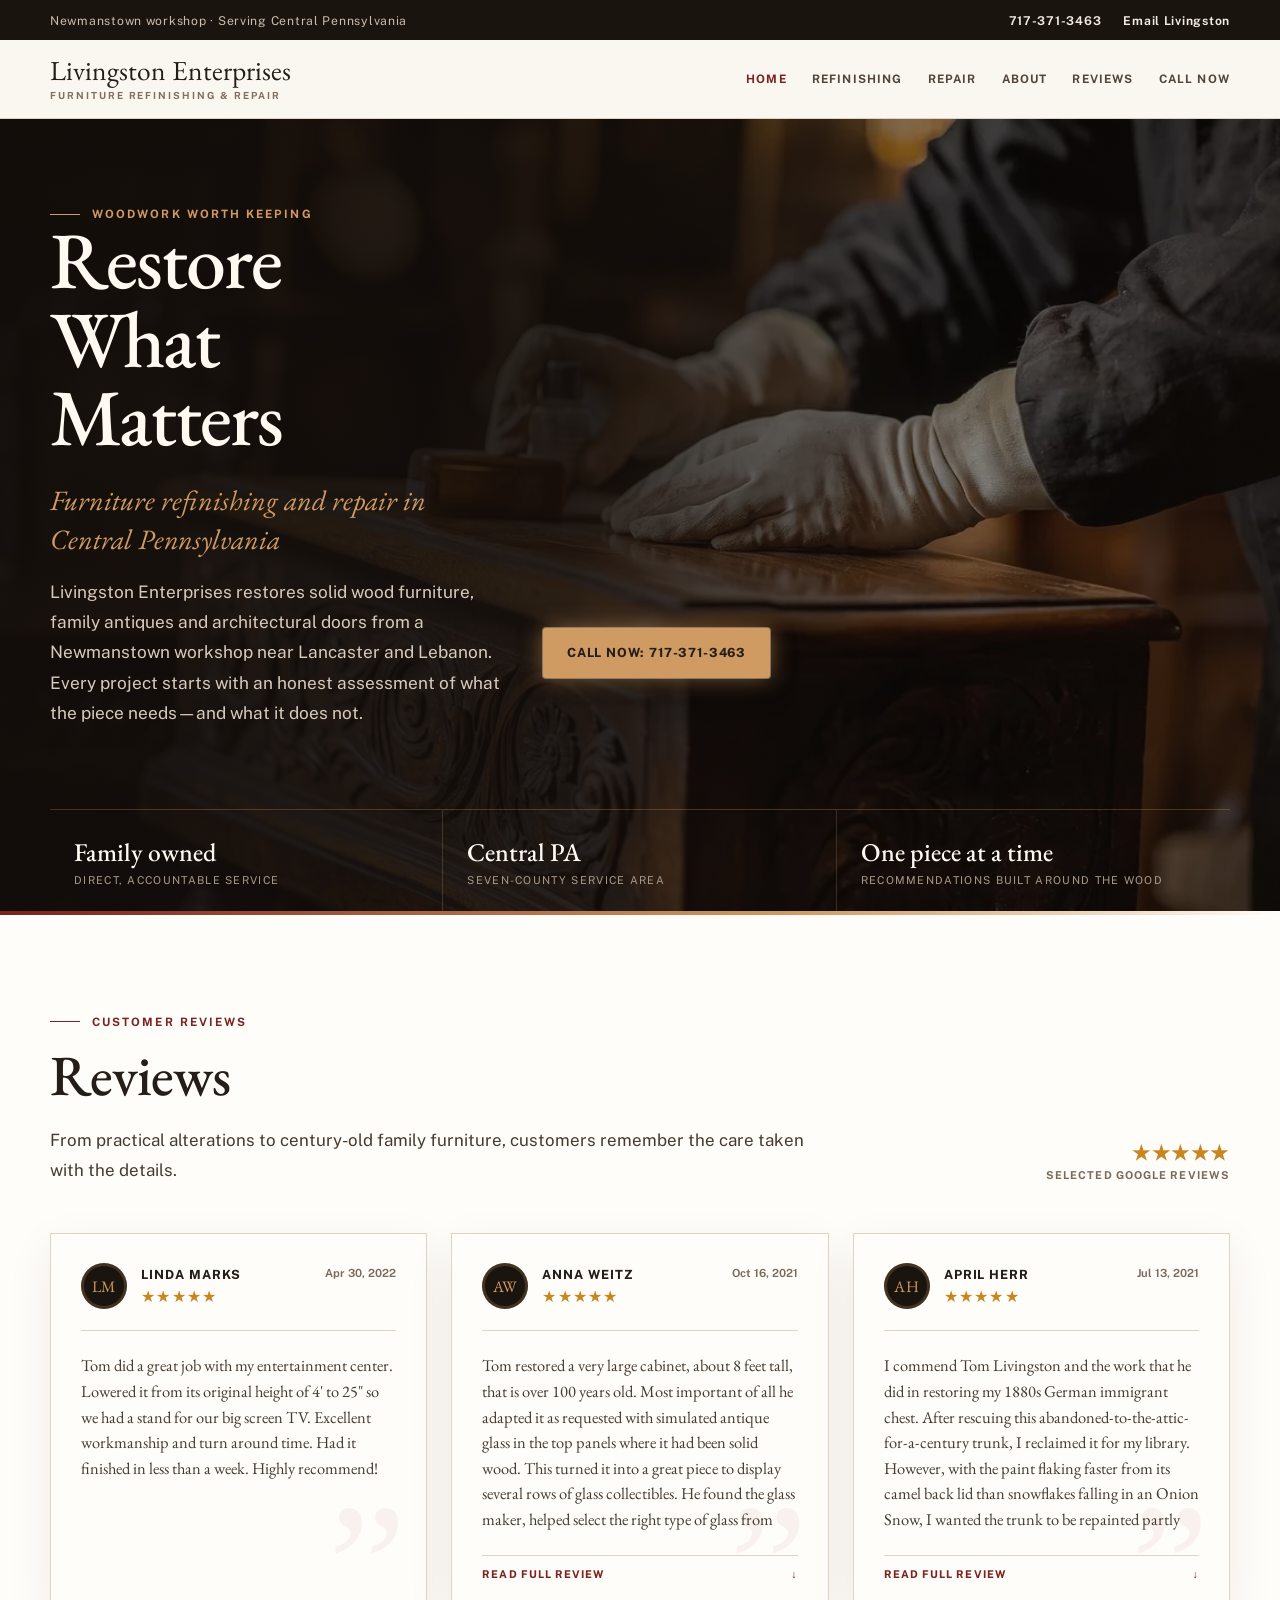
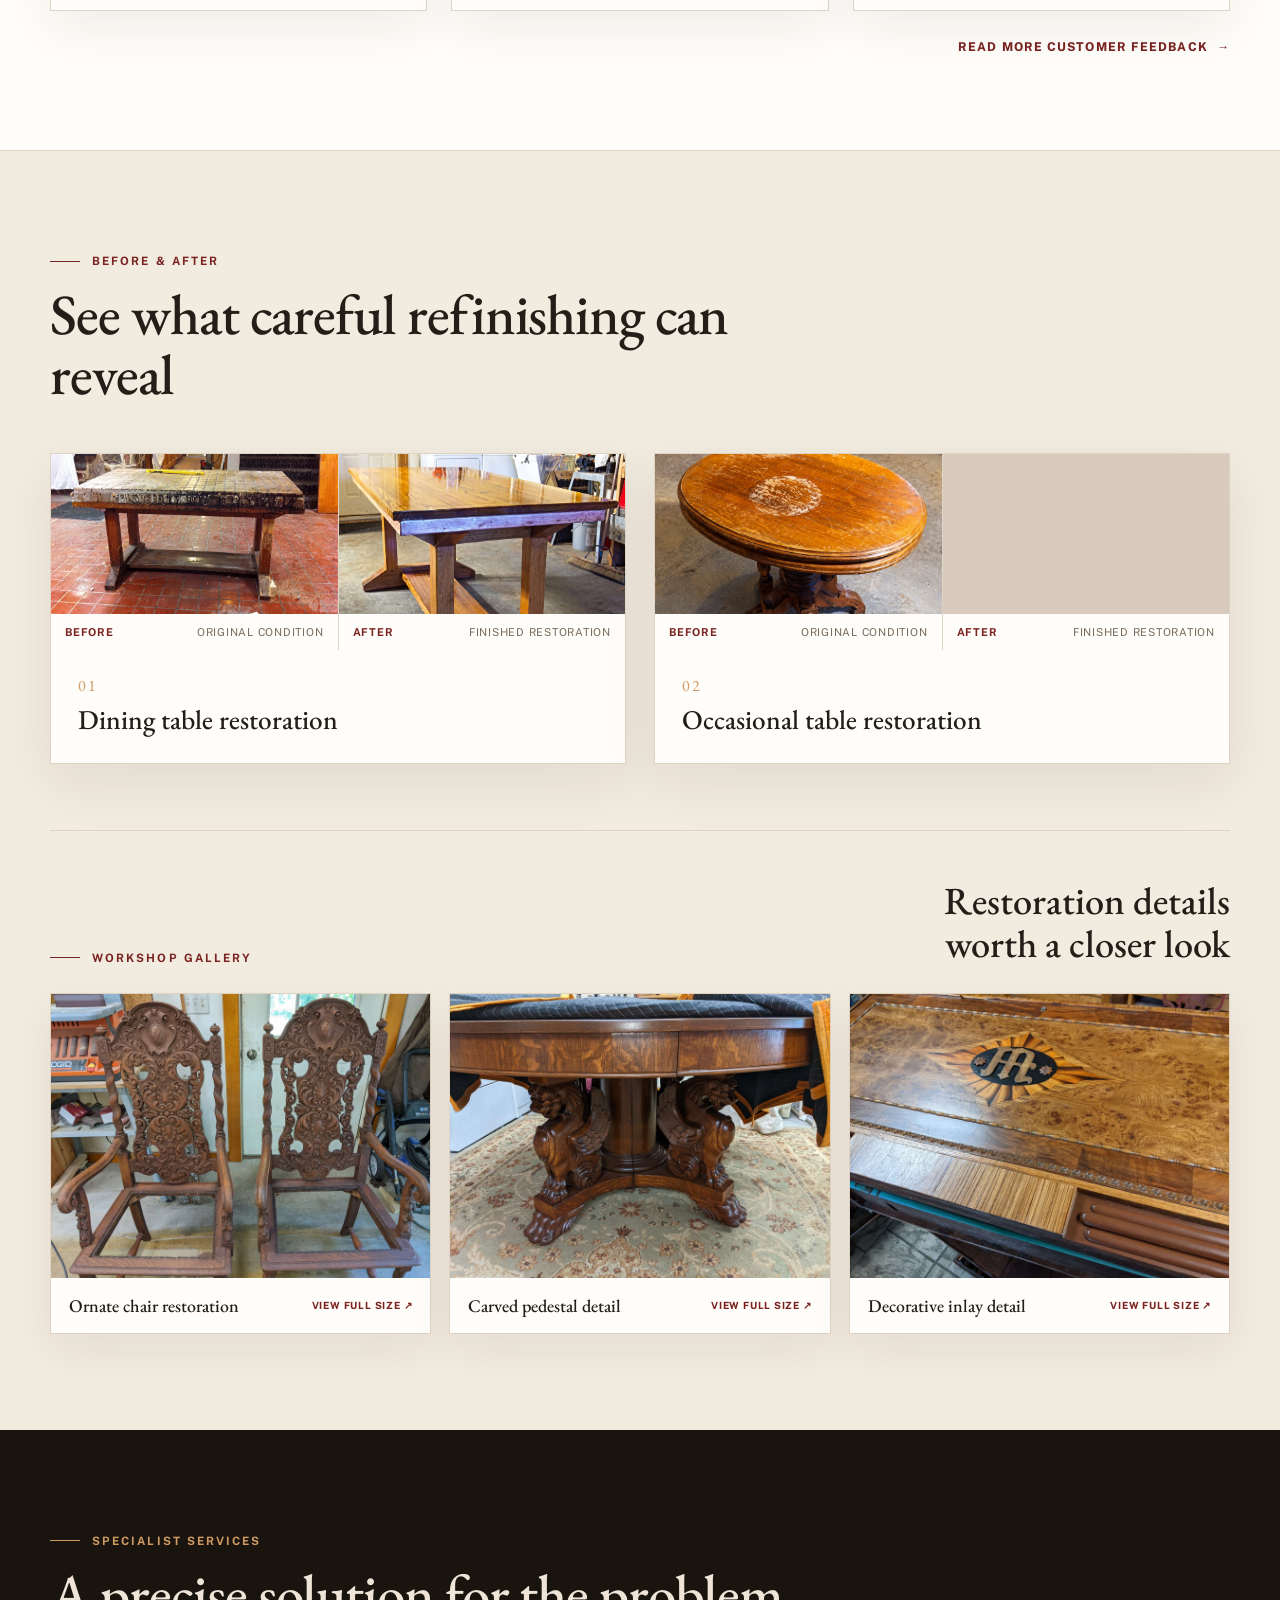
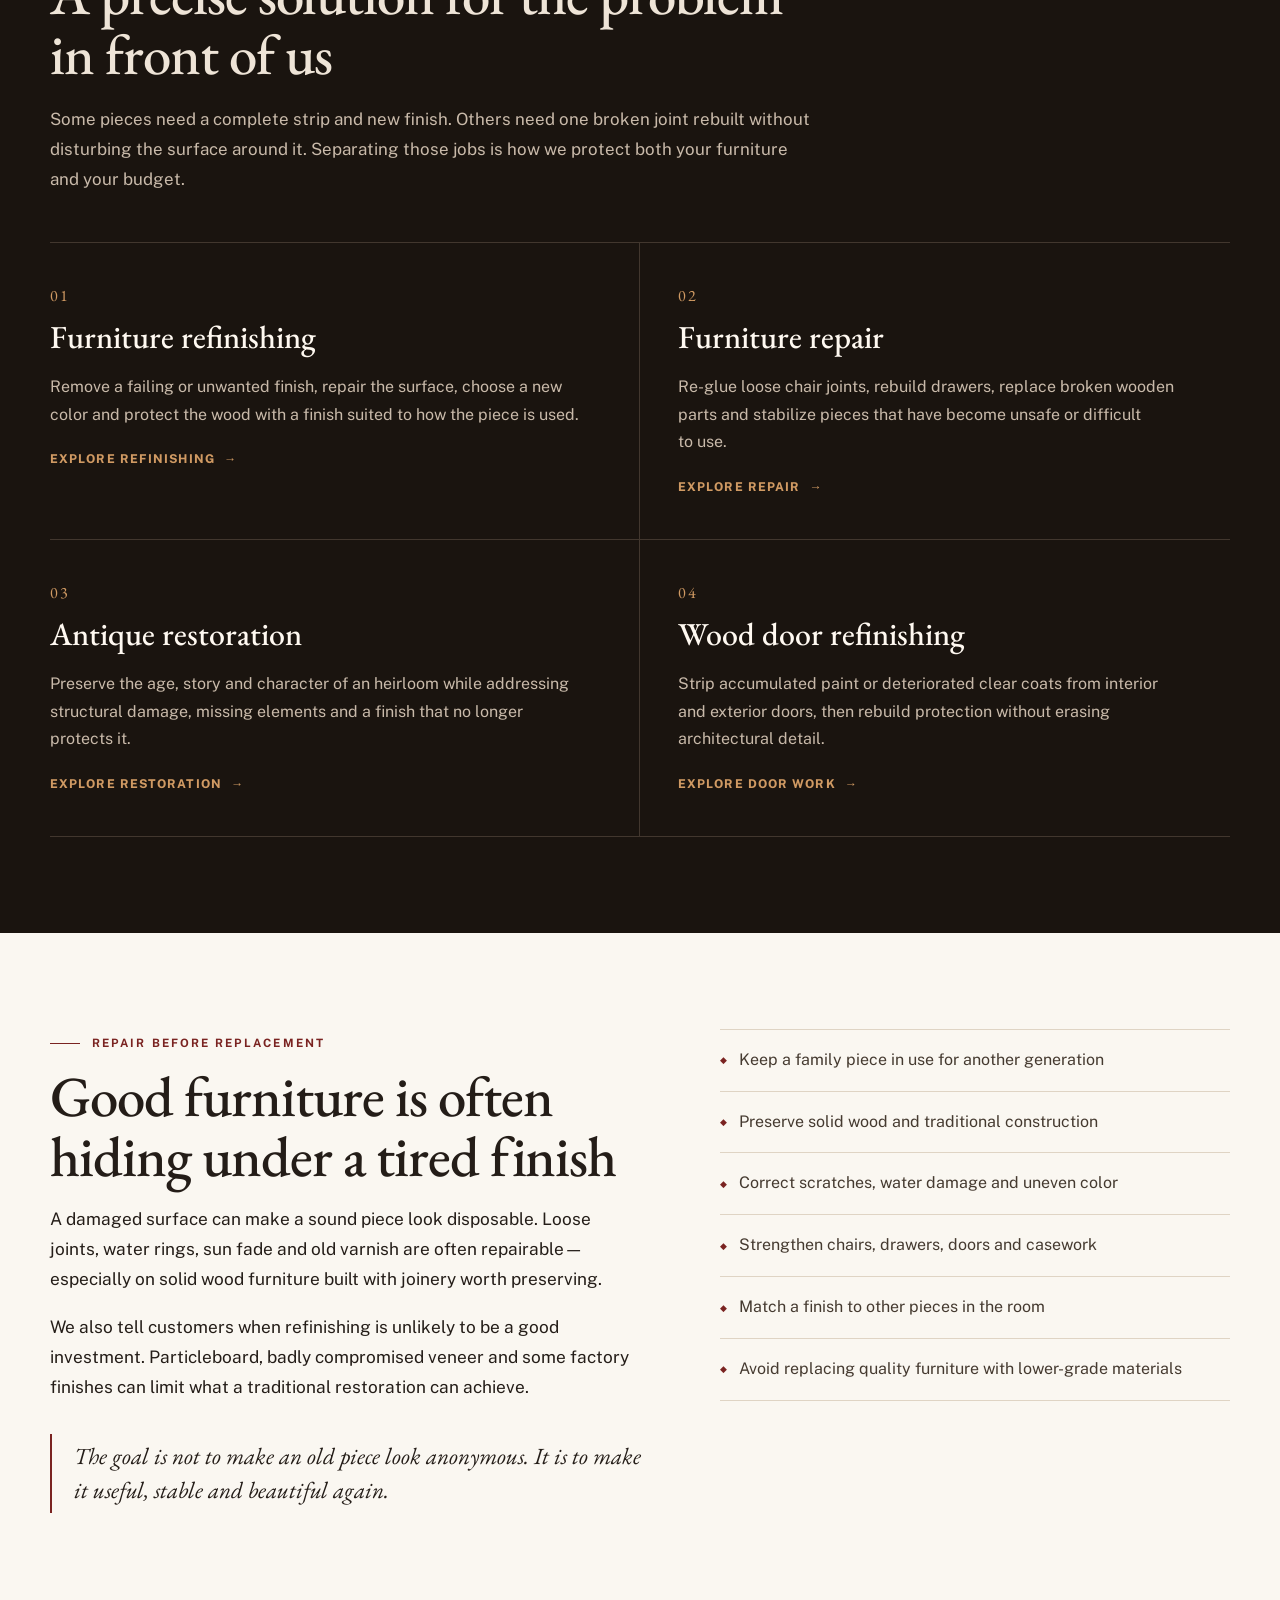
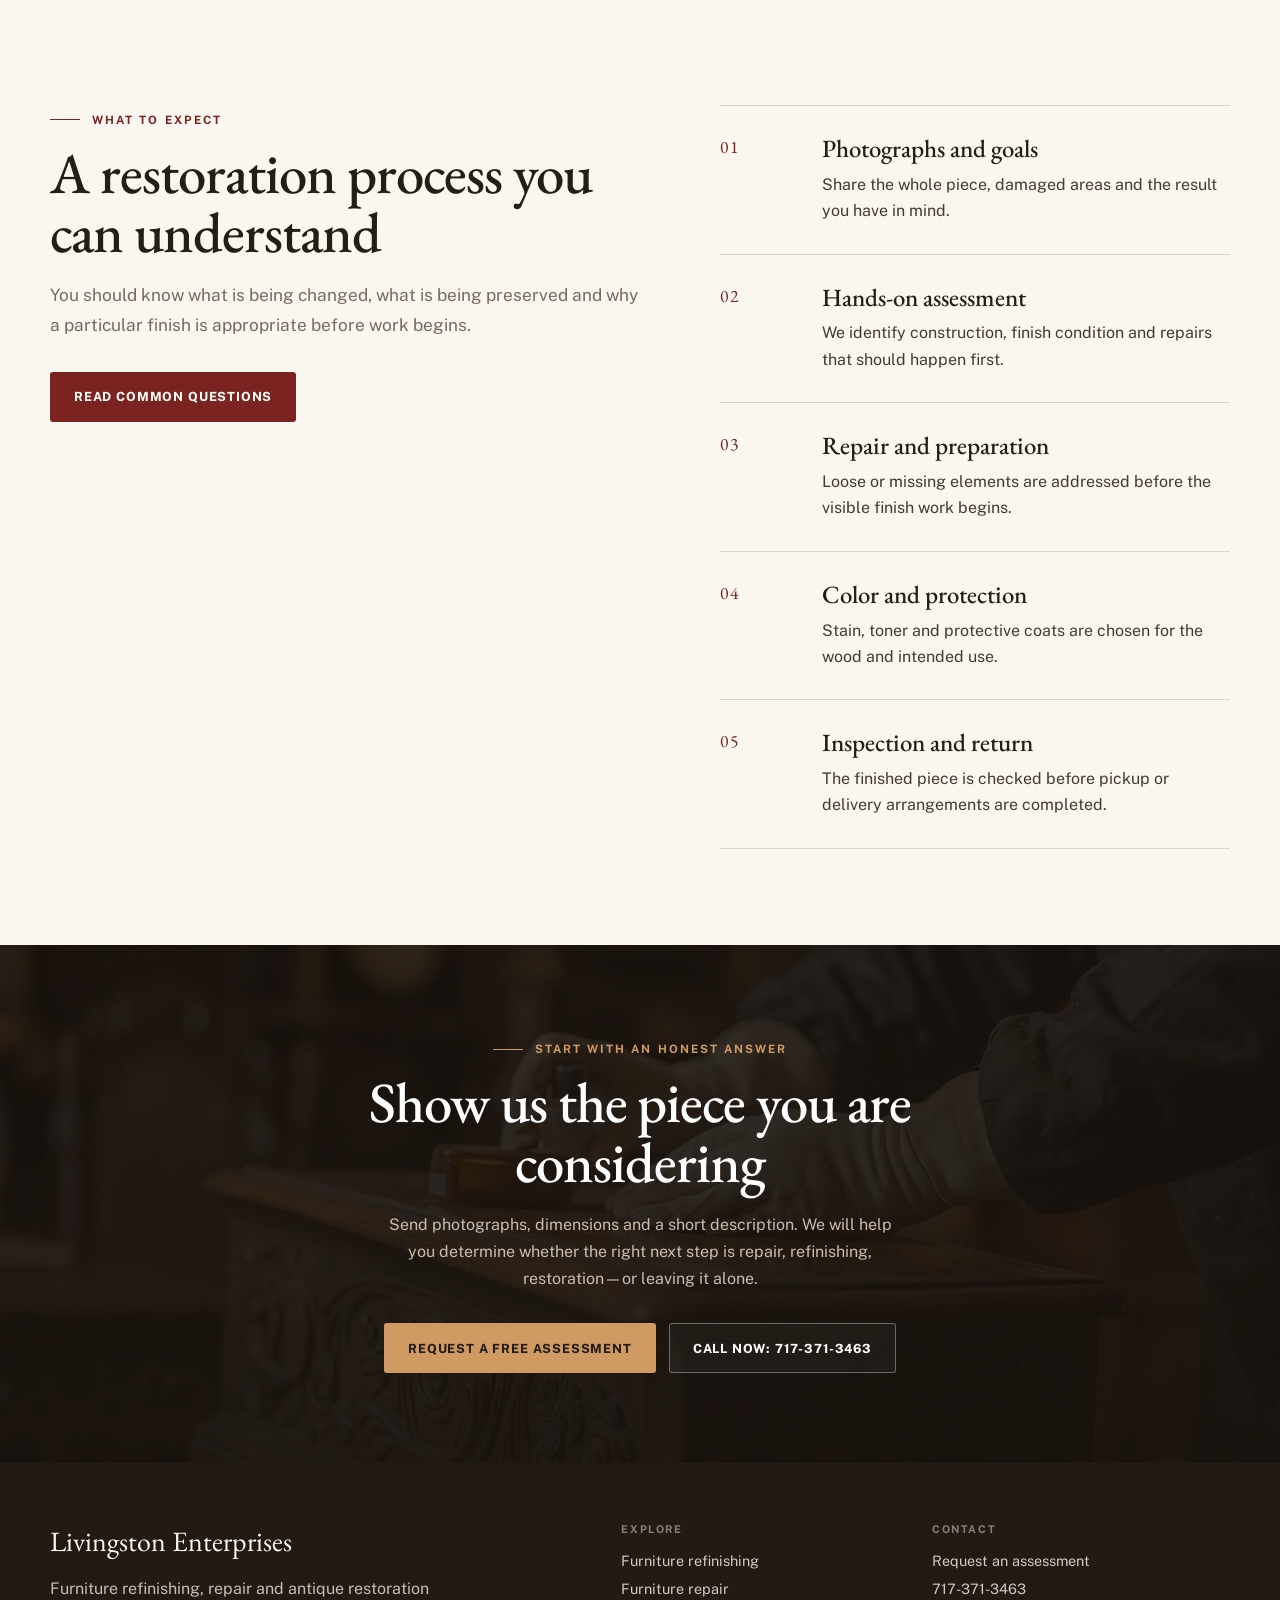
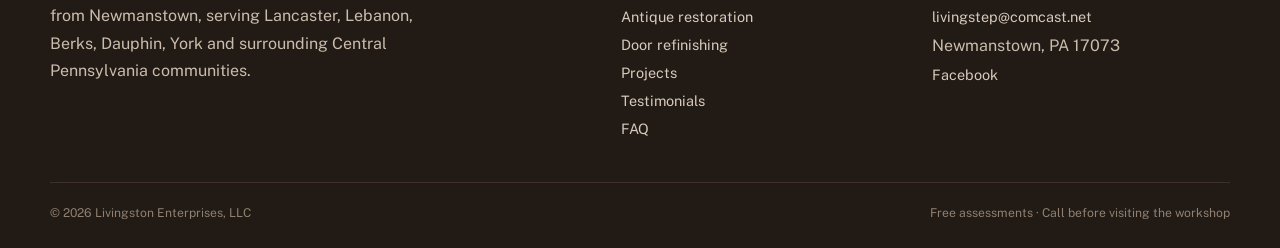
==== commit c0f191c3: "Refine homepage hero messaging" ====
--- a/index.html
+++ b/index.html
@@ -82,8 +82,12 @@
       <div class="container hero-grid hero-grid-single">
         <div class="hero-copy">
           <span class="eyebrow light">Woodwork worth keeping</span>
-          <h1>Furniture refinishing and repair in Central Pennsylvania</h1>
-          <p class="lead">Keep the craftsmanship. Lose the years of wear.</p>
+          <h1>
+            <span class="hero-title-line">Restore</span>
+            <span class="hero-title-line">What</span>
+            <span class="hero-title-line">Matters</span>
+          </h1>
+          <p class="lead">Furniture refinishing and repair in Central Pennsylvania</p>
           <div class="hero-summary-row">
             <p class="hero-summary">Livingston Enterprises restores solid wood furniture, family antiques and architectural doors from a Newmanstown workshop near Lancaster and Lebanon. Every project starts with an honest assessment of what the piece needs—and what it does not.</p>
             <div class="button-row"><a class="button button-light" href="tel:+17173713463" data-call-popup>Call now: 717-371-3463</a></div>
--- a/assets/site.css
+++ b/assets/site.css
@@ -125,6 +125,7 @@
 .hero-grid-single { grid-template-columns: minmax(0, 820px); }
 .hero-copy { max-width: 720px; }
 .hero h1 { max-width: 13ch; }
+.hero-title-line { display: block; }
 .hero .lead { max-width: 30ch; margin: 24px 0 17px; color: var(--copper); font-style: italic; }
 .hero-summary { max-width: 56ch; margin: 0; color: #d8cbbd; font-size: 1.08rem; line-height: 1.75; }
 .hero-summary-row { display: grid; grid-template-columns: minmax(0, 1fr) auto; gap: 32px; align-items: center; }
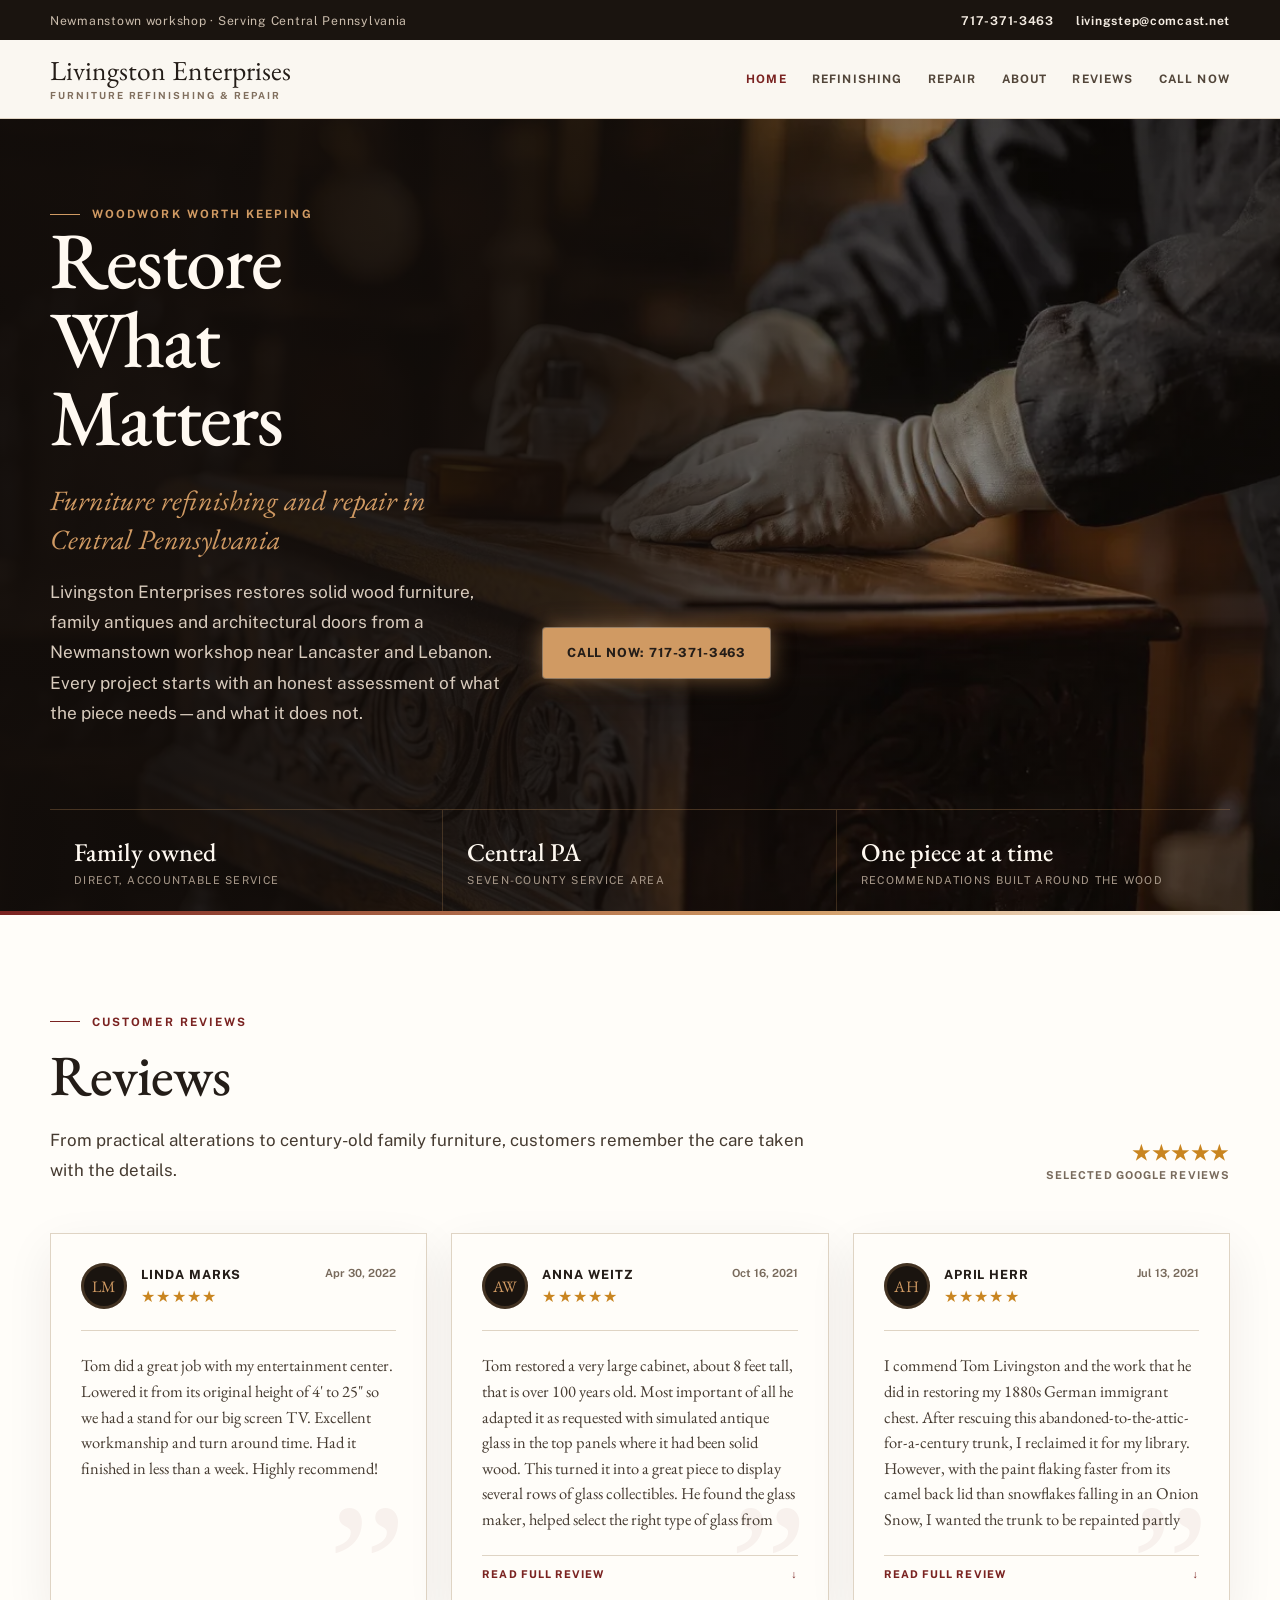
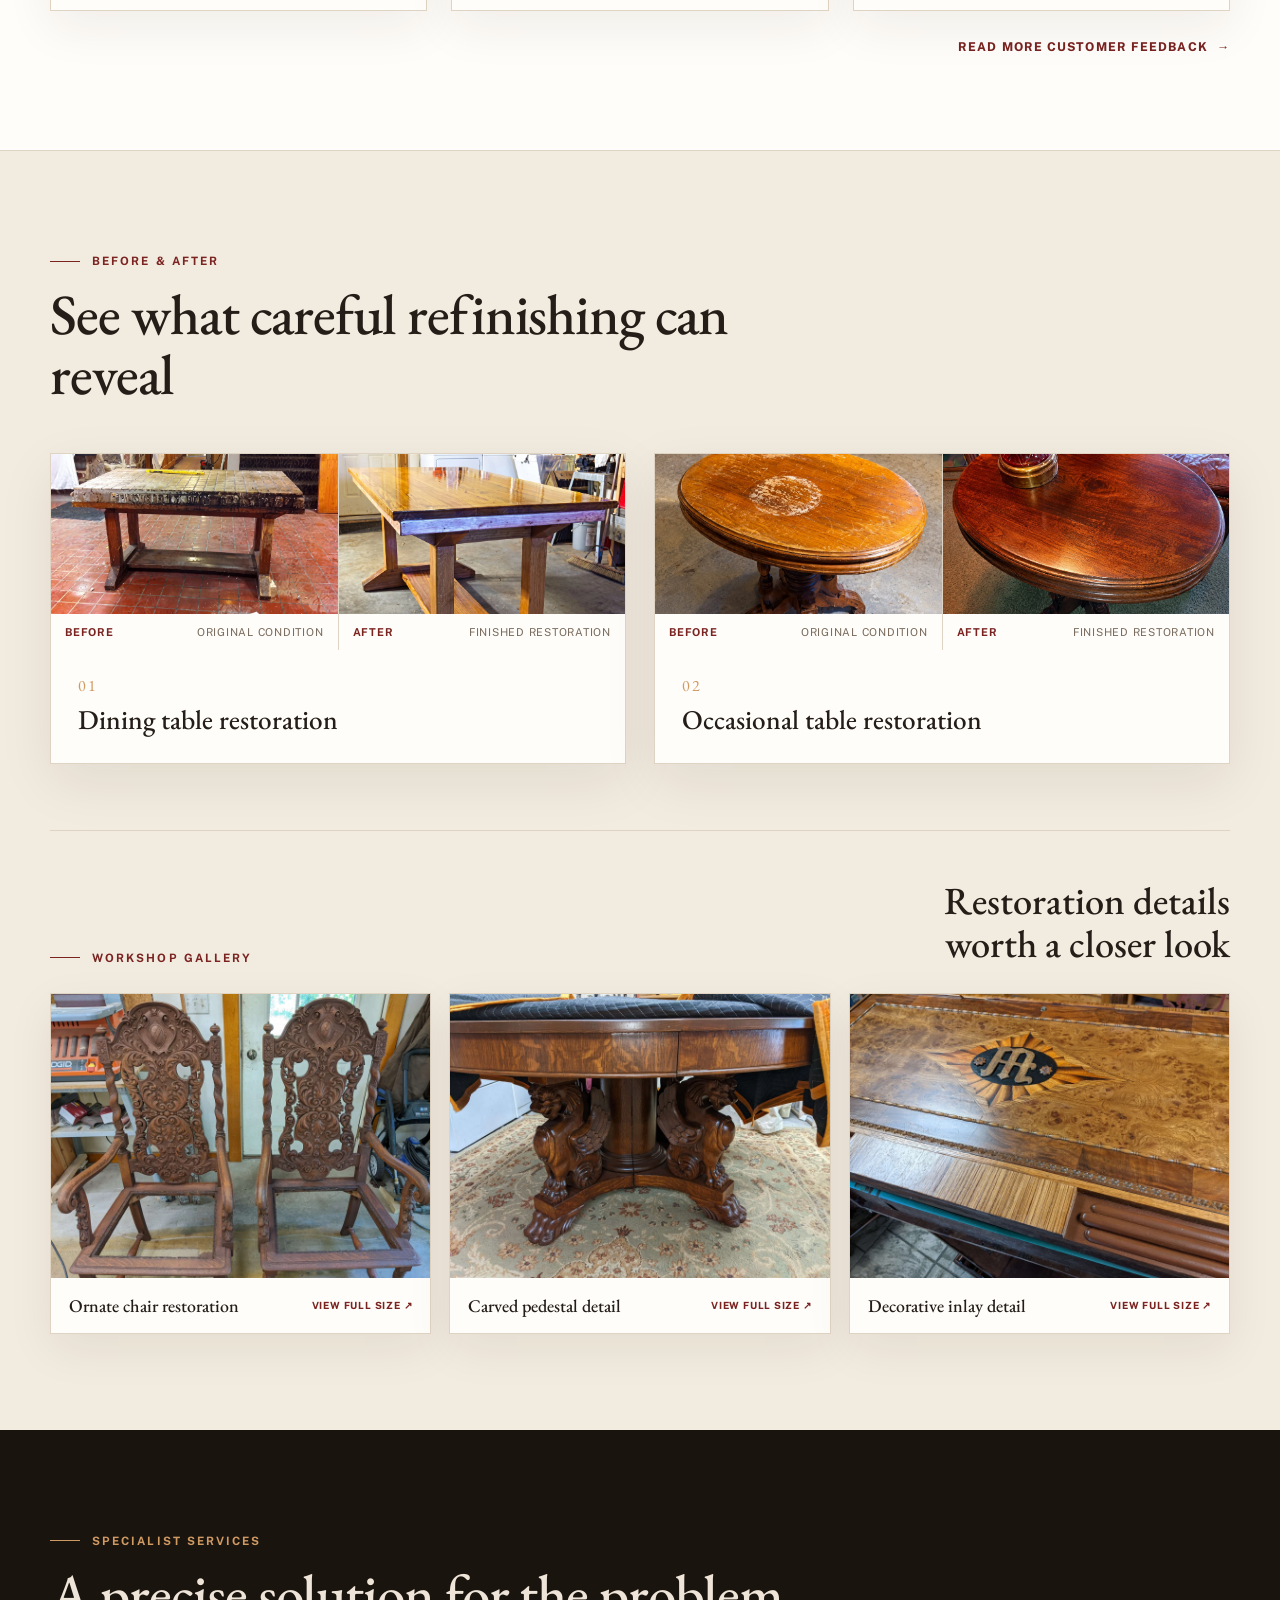
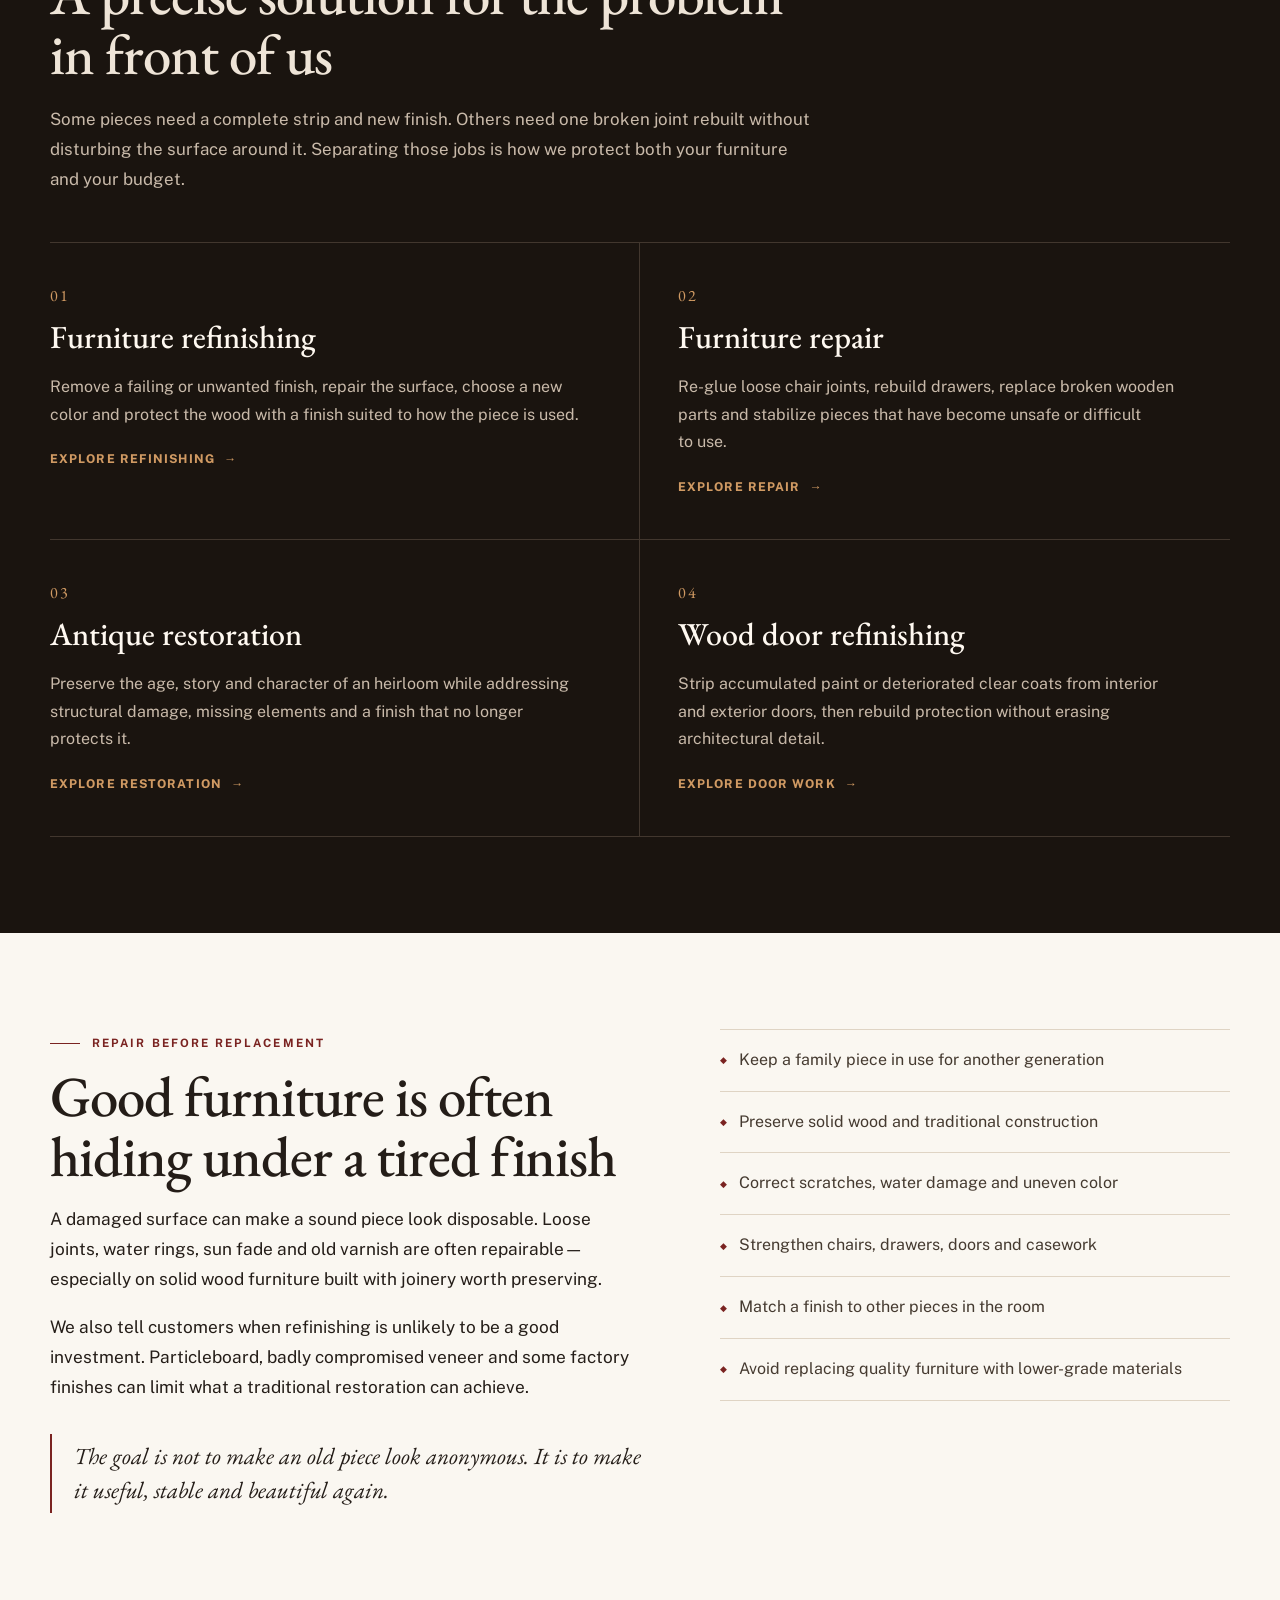
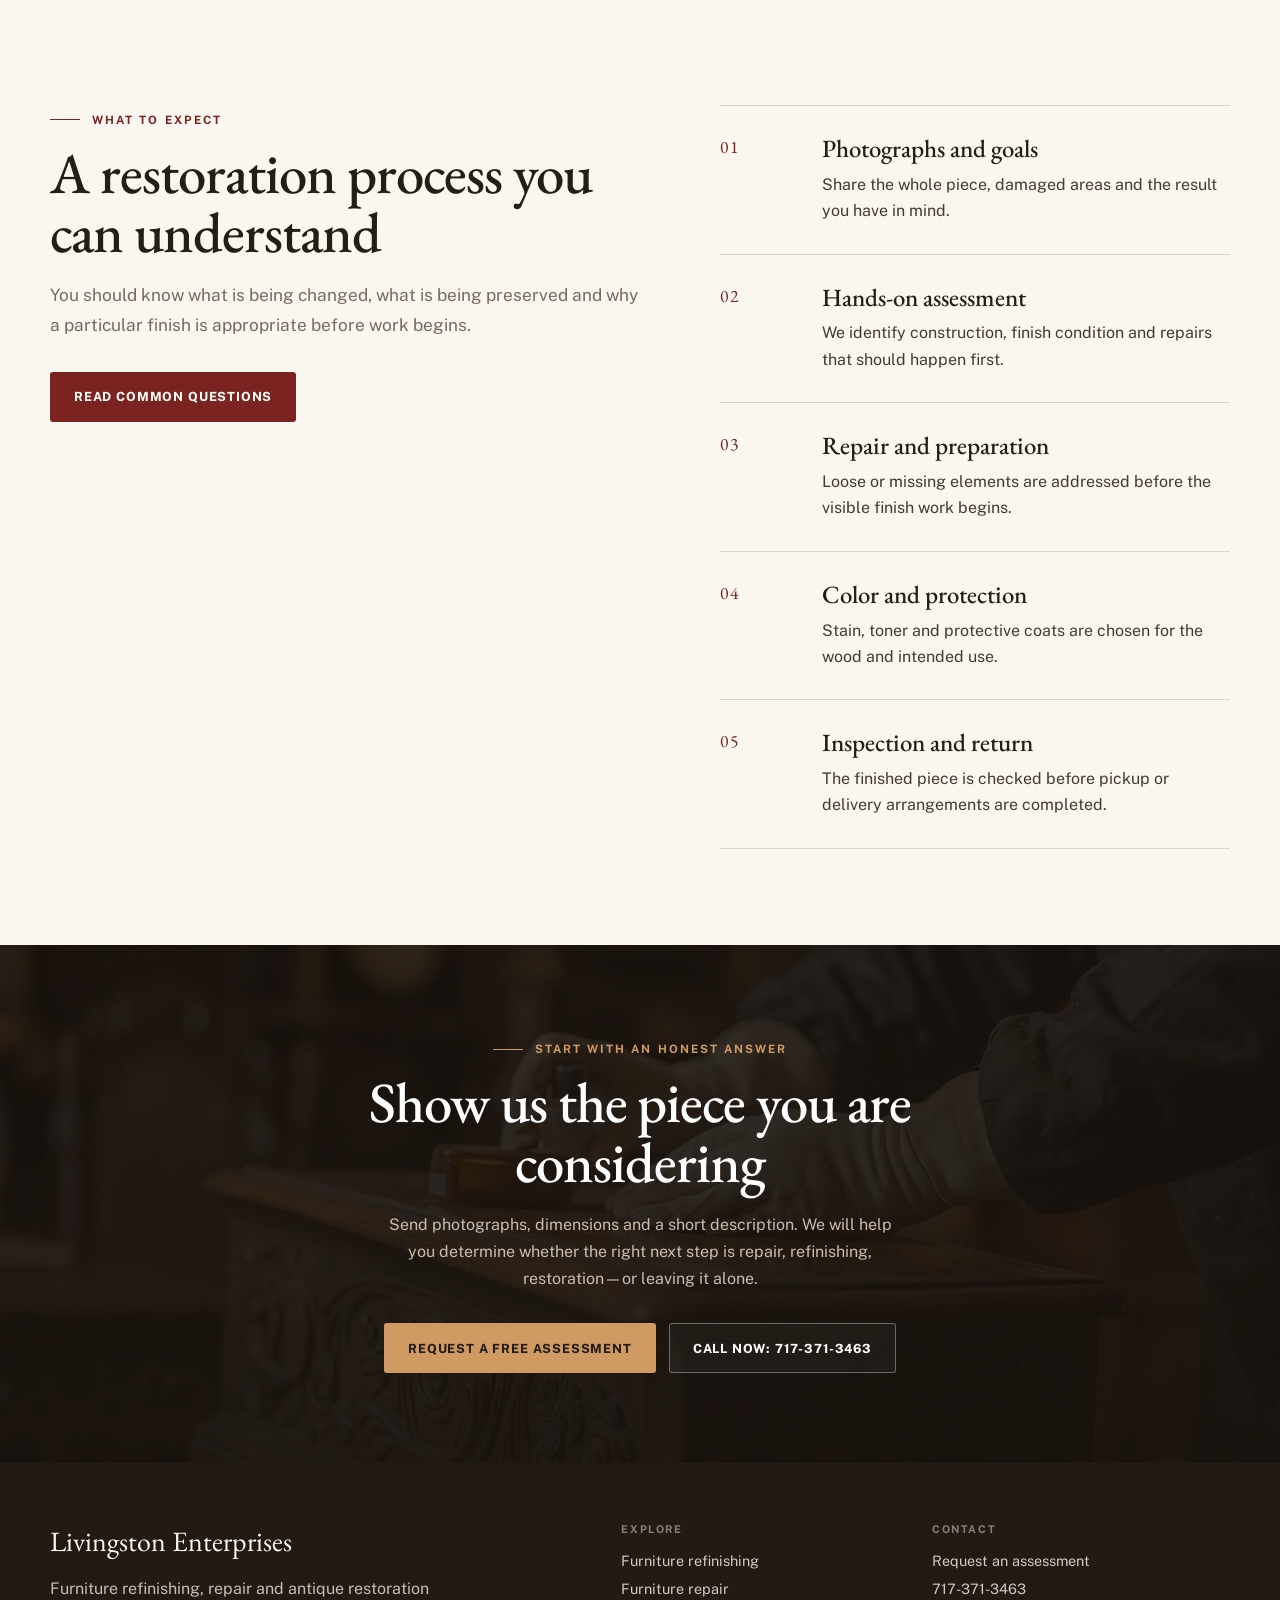
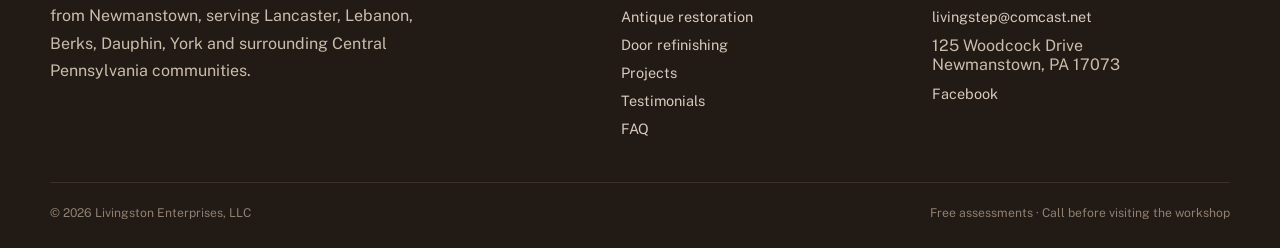
==== commit 13df7e61: "Update site details and service hero imagery" ====
--- a/index.html
+++ b/index.html
@@ -41,7 +41,7 @@
         "email": "livingstep@comcast.net",
         "contactPoint": {"@type":"ContactPoint","telephone":"+1-717-371-3463","contactType":"customer service","areaServed":"US-PA","availableLanguage":"English"},
         "priceRange": "$$",
-        "address": {"@type":"PostalAddress","addressLocality":"Newmanstown","addressRegion":"PA","postalCode":"17073","addressCountry":"US"},
+        "address": {"@type":"PostalAddress","streetAddress":"125 Woodcock Drive","addressLocality":"Newmanstown","addressRegion":"PA","postalCode":"17073","addressCountry":"US"},
         "areaServed": [
           {"@type":"City","name":"Newmanstown, Pennsylvania"}, {"@type":"City","name":"Lititz, Pennsylvania"},
           {"@type":"City","name":"Lancaster, Pennsylvania"}, {"@type":"City","name":"Lebanon, Pennsylvania"},
@@ -66,7 +66,7 @@
 </head>
 <body>
   <a class="skip-link" href="#main">Skip to main content</a>
-  <div class="topbar"><div class="container"><span>Newmanstown workshop · Serving Central Pennsylvania</span><div class="topbar-links"><a href="tel:+17173713463">717-371-3463</a><a href="mailto:livingstep@comcast.net">Email Livingston</a></div></div></div>
+  <div class="topbar"><div class="container"><span>Newmanstown workshop · Serving Central Pennsylvania</span><div class="topbar-links"><a href="tel:+17173713463">717-371-3463</a><a href="mailto:livingstep@comcast.net">livingstep@comcast.net</a></div></div></div>
   <header class="site-header">
     <div class="container header-inner">
       <a class="brand" href="./" aria-label="Livingston Enterprises home"><span class="brand-name">Livingston Enterprises</span><span class="brand-tag">Furniture Refinishing &amp; Repair</span></a>
@@ -219,7 +219,7 @@
   <footer class="site-footer"><div class="container"><div class="footer-grid">
     <div><div class="footer-brand">Livingston Enterprises</div><p class="footer-copy">Furniture refinishing, repair and antique restoration from Newmanstown, serving Lancaster, Lebanon, Berks, Dauphin, York and surrounding Central Pennsylvania communities.</p></div>
     <div><div class="footer-title">Explore</div><div class="footer-links"><a href="./furniture-refinishing/">Furniture refinishing</a><a href="./furniture-repair/">Furniture repair</a><a href="./antique-restoration/">Antique restoration</a><a href="./door-refinishing/">Door refinishing</a><a href="./projects/">Projects</a><a href="./testimonials/">Testimonials</a><a href="./faq/">FAQ</a></div></div>
-    <div><div class="footer-title">Contact</div><div class="footer-links"><a href="./contact/">Request an assessment</a><a href="tel:+17173713463">717-371-3463</a><a href="mailto:livingstep@comcast.net">livingstep@comcast.net</a><span>Newmanstown, PA 17073</span><a href="https://www.facebook.com/livingstonenterprisesllc.net" rel="noopener">Facebook</a></div></div>
+    <div><div class="footer-title">Contact</div><div class="footer-links"><a href="./contact/">Request an assessment</a><a href="tel:+17173713463">717-371-3463</a><a href="mailto:livingstep@comcast.net">livingstep@comcast.net</a><span>125 Woodcock Drive<br>Newmanstown, PA 17073</span><a href="https://www.facebook.com/livingstonenterprisesllc.net" rel="noopener">Facebook</a></div></div>
   </div><div class="footer-bottom"><span>© <span data-year>2026</span> Livingston Enterprises, LLC</span><span>Free assessments · Call before visiting the workshop</span></div></div></footer>
 
   <dialog class="call-dialog" data-call-dialog aria-labelledby="call-dialog-title">
--- a/assets/site.css
+++ b/assets/site.css
@@ -319,6 +319,26 @@
 @keyframes call-dialog-in { from { opacity: 0; transform: translateY(12px) scale(.985); } }
 
 .page-hero { padding: 94px 0 80px; background: var(--night); color: #fffaf3; }
+.page-hero-refinishing {
+  background:
+    linear-gradient(90deg, rgba(18, 13, 10, .94) 0%, rgba(18, 13, 10, .84) 48%, rgba(18, 13, 10, .48) 100%),
+    url("refinishing-craftsman.avif") center 44% / cover no-repeat;
+}
+.page-hero-repair {
+  background:
+    linear-gradient(90deg, rgba(18, 13, 10, .94) 0%, rgba(18, 13, 10, .84) 48%, rgba(18, 13, 10, .48) 100%),
+    url("repair-detail.jpg") center / cover no-repeat;
+}
+.page-hero-about {
+  background:
+    linear-gradient(90deg, rgba(18, 13, 10, .94) 0%, rgba(18, 13, 10, .82) 48%, rgba(18, 13, 10, .42) 100%),
+    url("about-workshop.webp") center 42% / cover no-repeat;
+}
+.page-hero-reviews {
+  background:
+    linear-gradient(90deg, rgba(18, 13, 10, .95) 0%, rgba(18, 13, 10, .84) 48%, rgba(18, 13, 10, .42) 100%),
+    url("reviews-craftsman.webp") center 52% / cover no-repeat;
+}
 .page-hero h1 { margin-top: 19px; max-width: 16ch; font-size: clamp(2.75rem, 6vw, 4.65rem); }
 .page-hero p { max-width: 58ch; margin: 24px 0 0; color: #cbbdad; font-size: 1.12rem; line-height: 1.75; }
 .breadcrumbs { margin-bottom: 28px; color: #a99a8b; font-size: .75rem; }
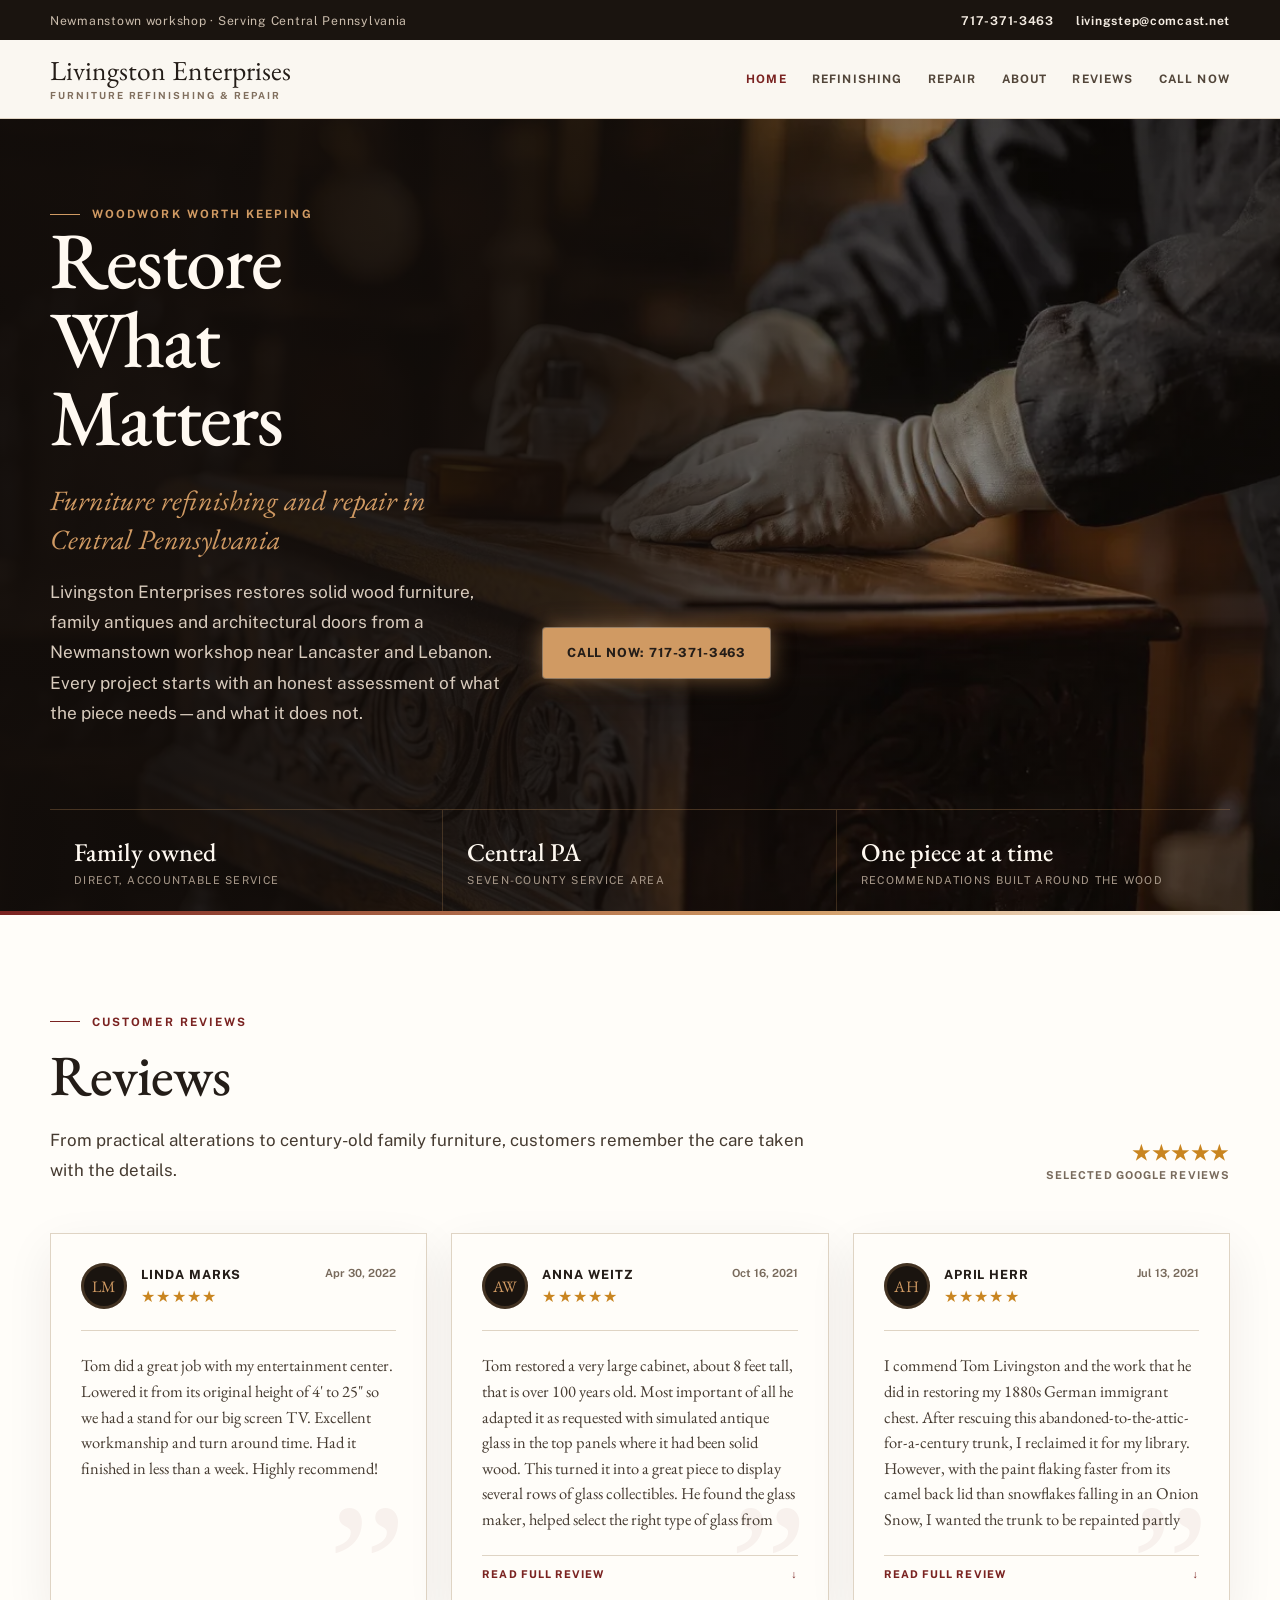
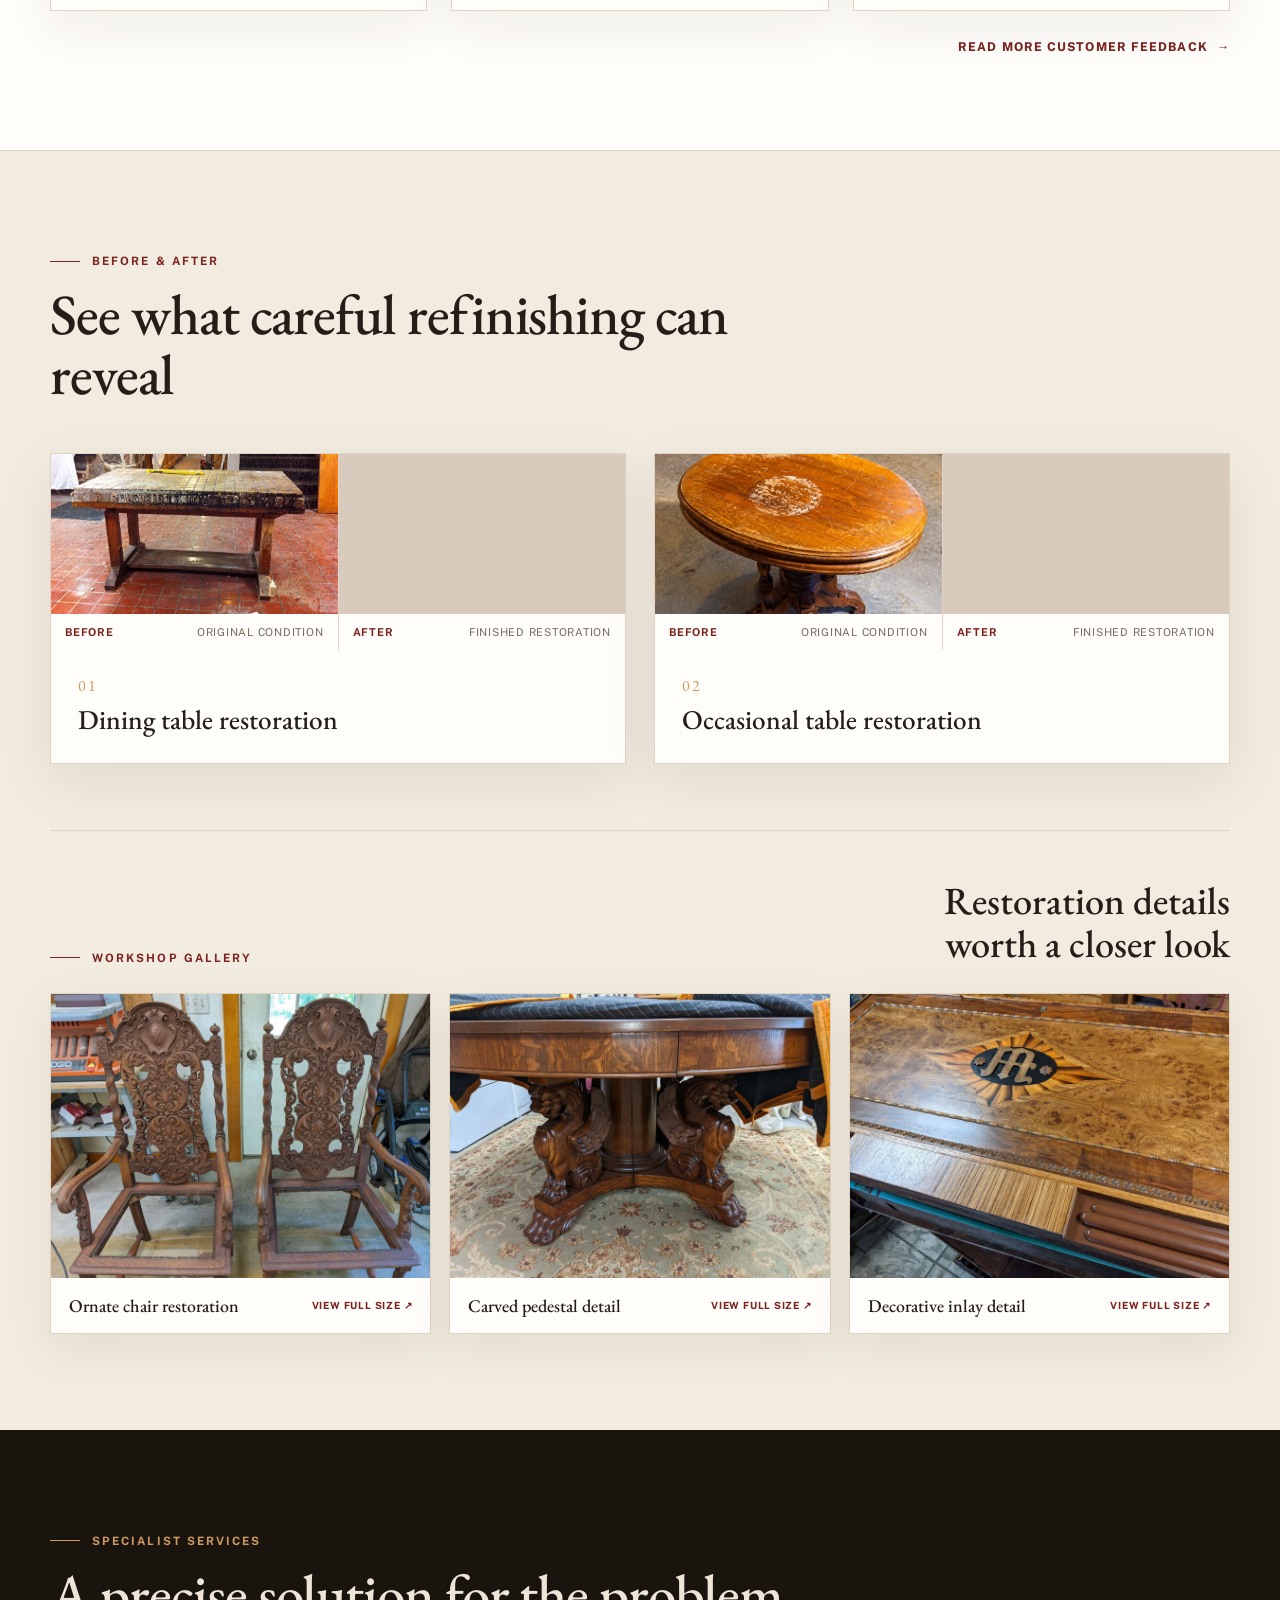
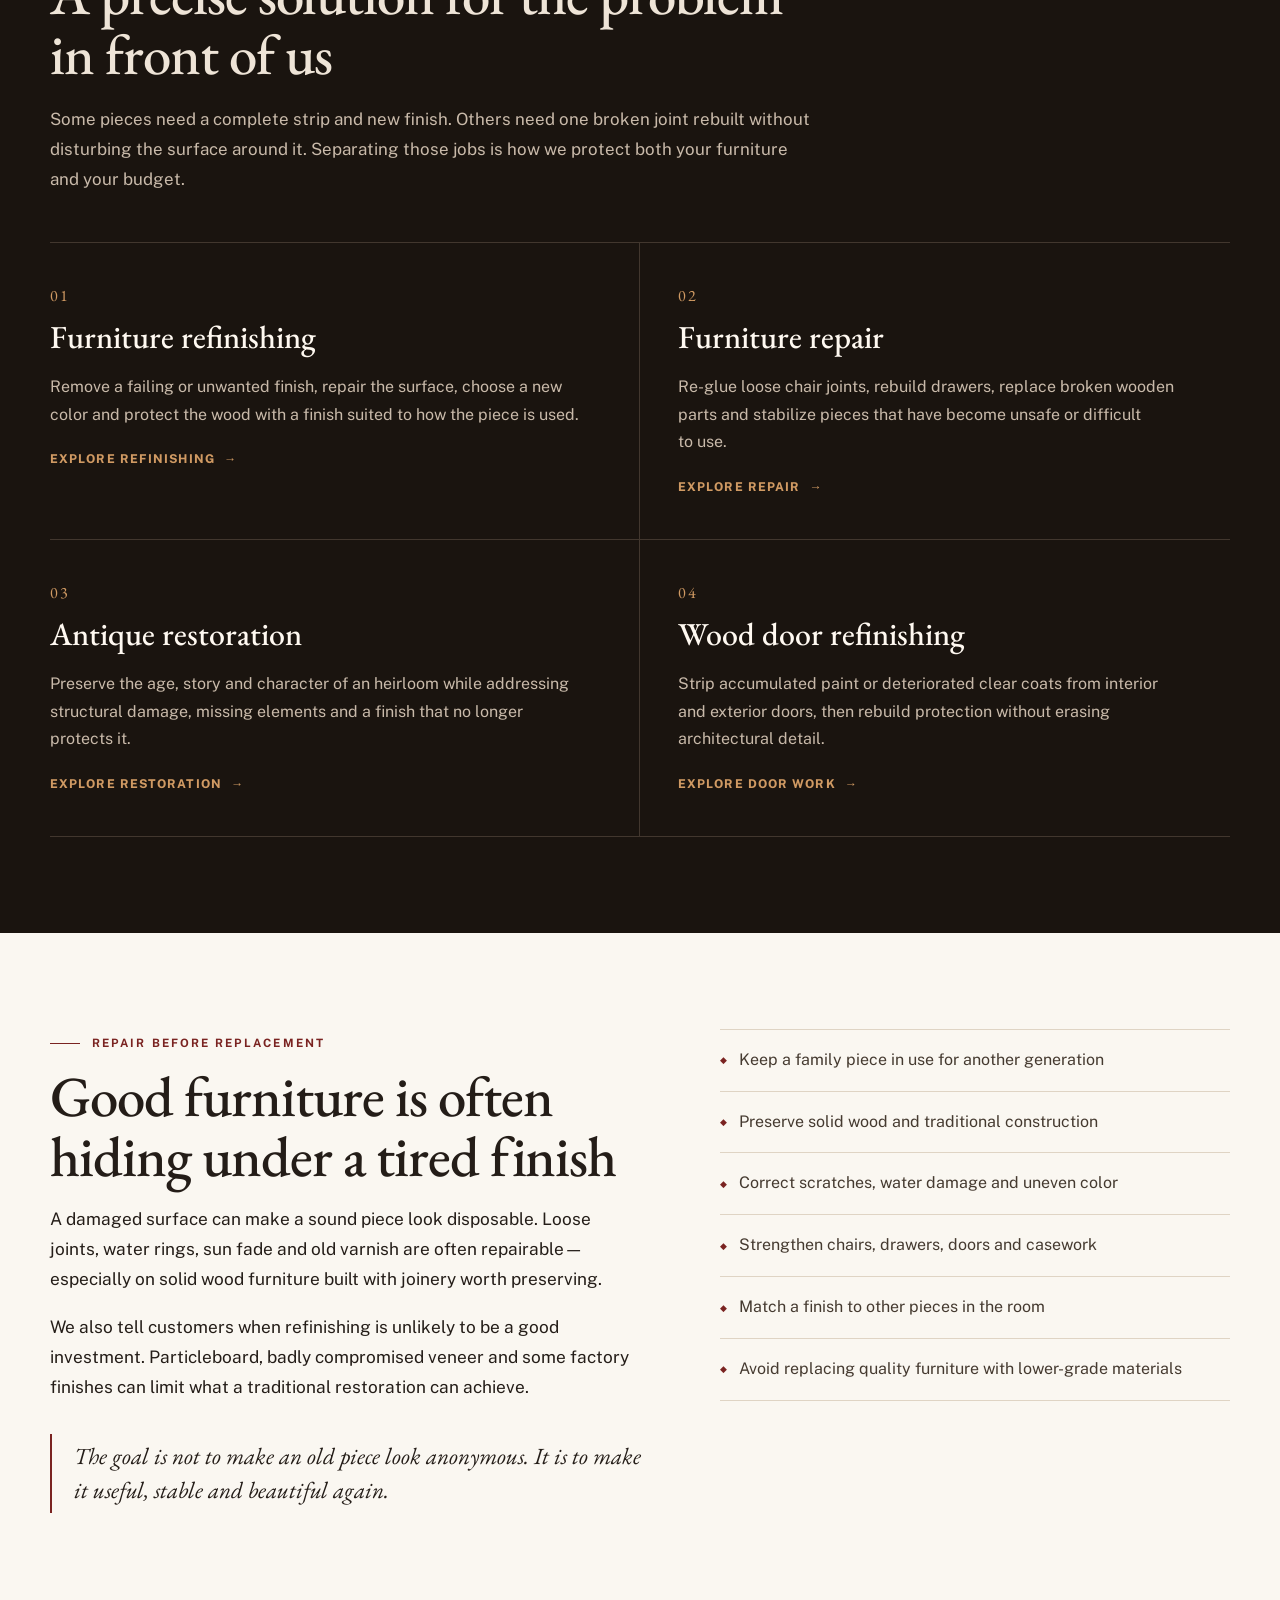
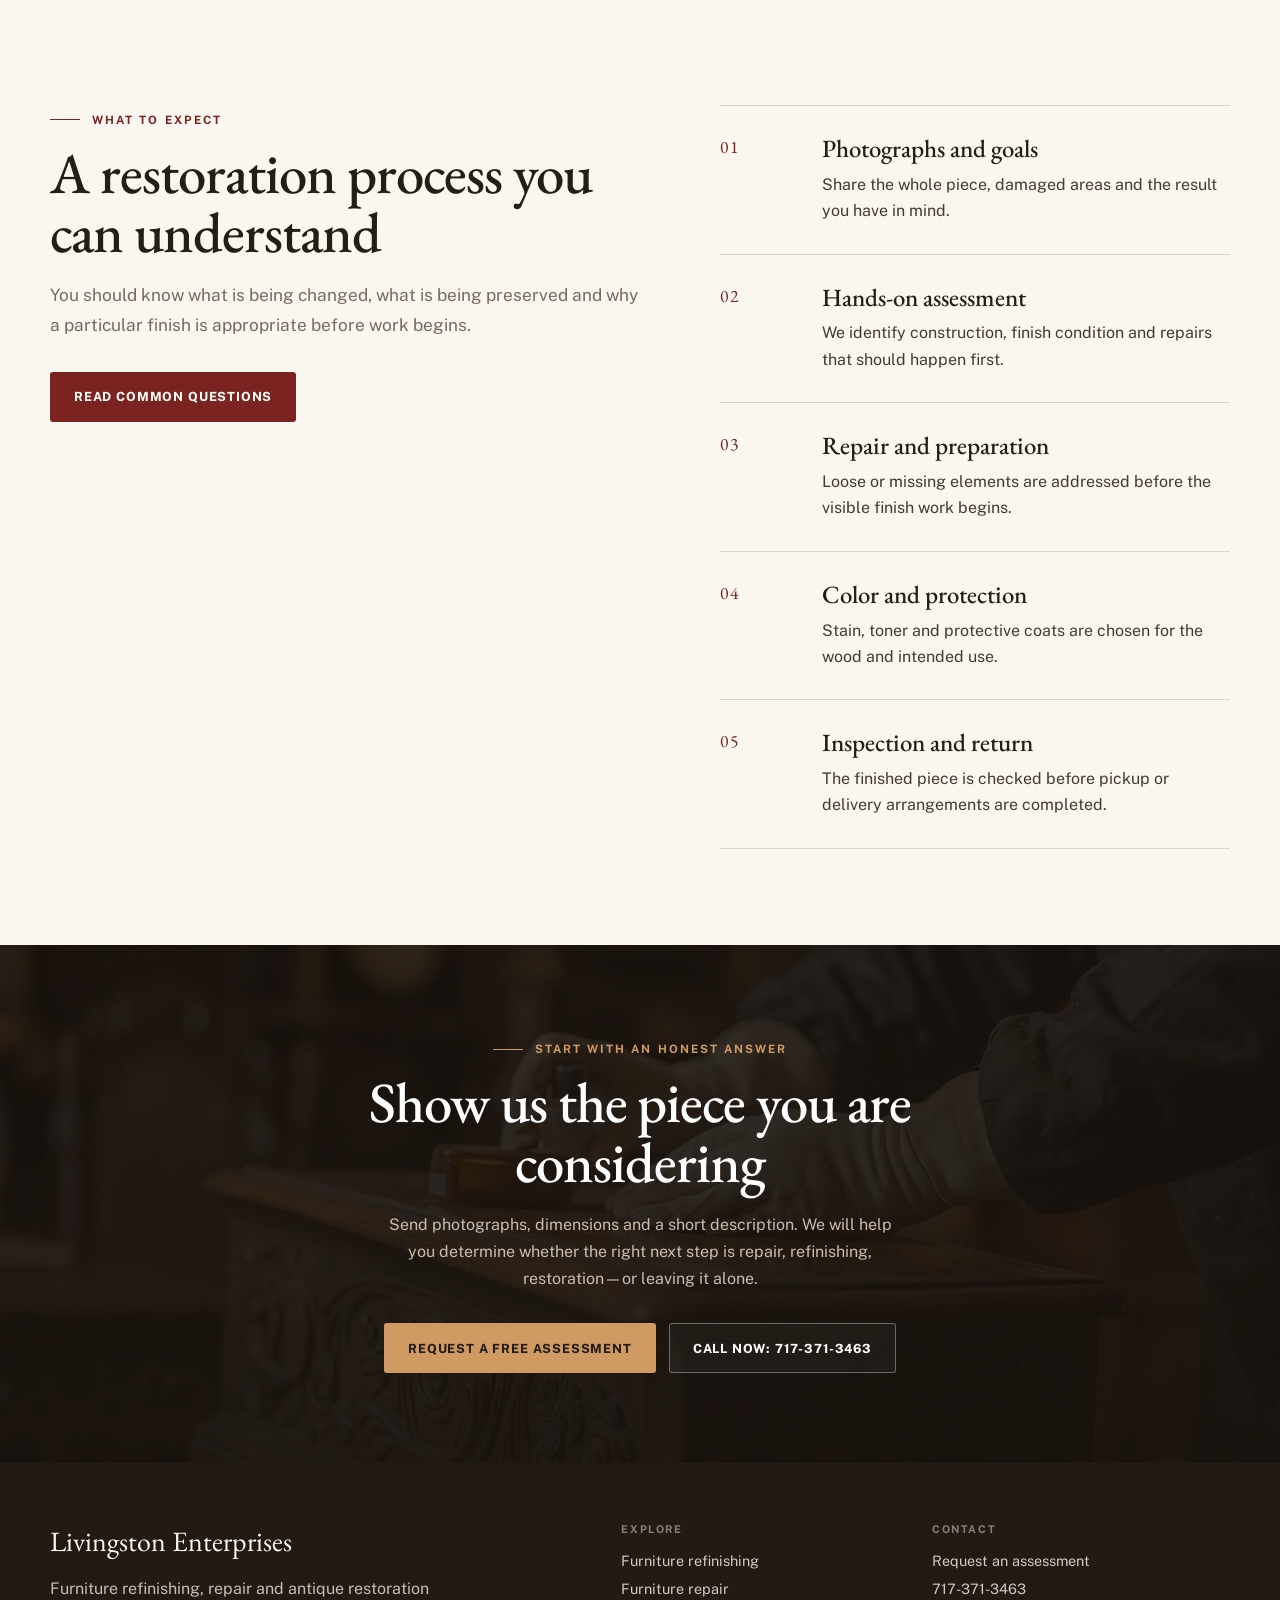
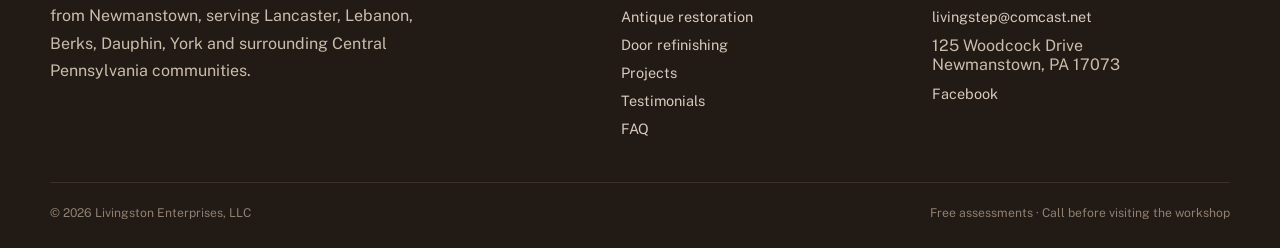
==== commit 979aad4a: "Add Google site verification tag" ====
--- a/index.html
+++ b/index.html
@@ -6,6 +6,7 @@
   <title>Furniture Refinishing &amp; Repair in Central PA | Livingston</title>
   <meta name="description" content="Restore wood furniture, antiques and doors with Livingston Enterprises in Newmanstown, PA. Serving Lancaster, Lebanon, Reading, Harrisburg and beyond.">
   <meta name="google-site-verification" content="6x9498KbvHeh3X6iQv-_Ox0BpxmpCVQe3mwypGtyZJk">
+  <meta name="google-site-verification" content="dqsjwzS_g7k7KQy9ozZzSaa8cu1Wx6KlET8OMMkx_wc" />
   <link rel="canonical" href="https://livingstonrefinishing.com/">
   <meta name="robots" content="index,follow,max-image-preview:large">
   <meta name="theme-color" content="#241d18">
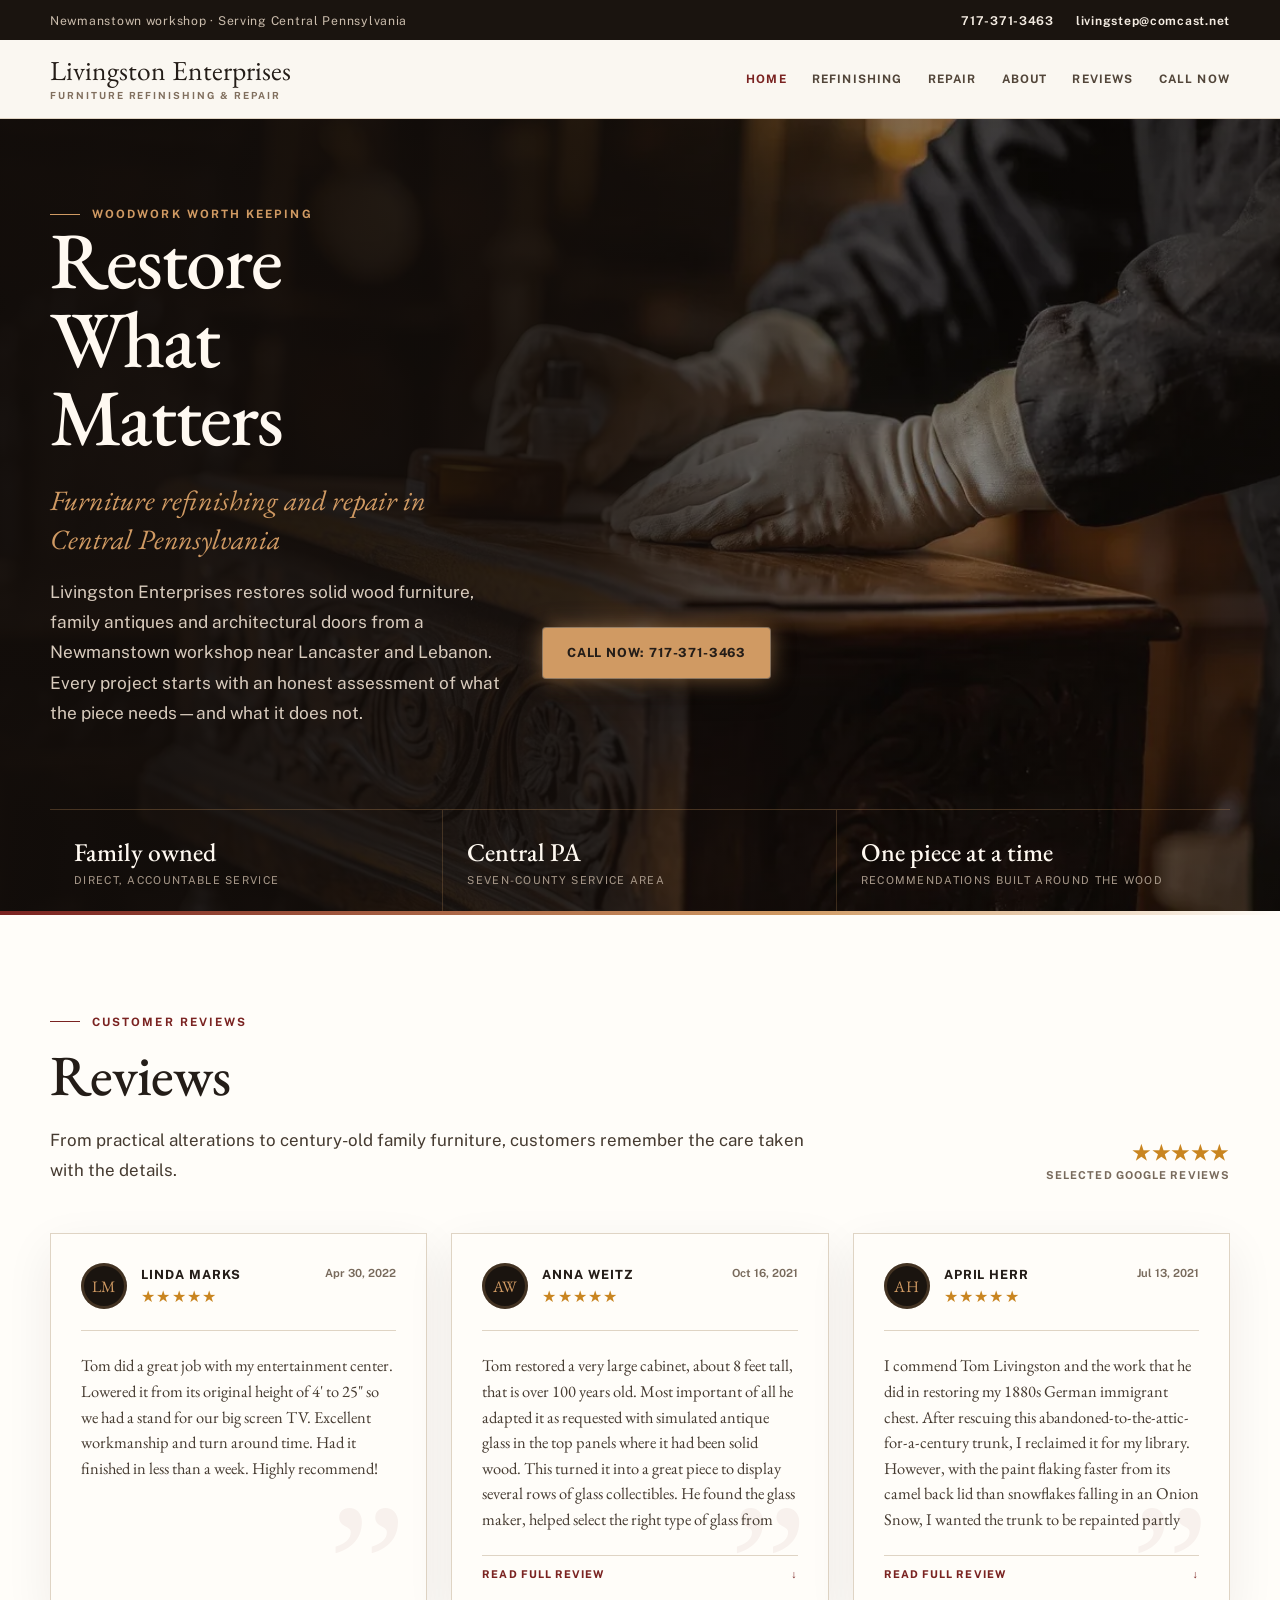
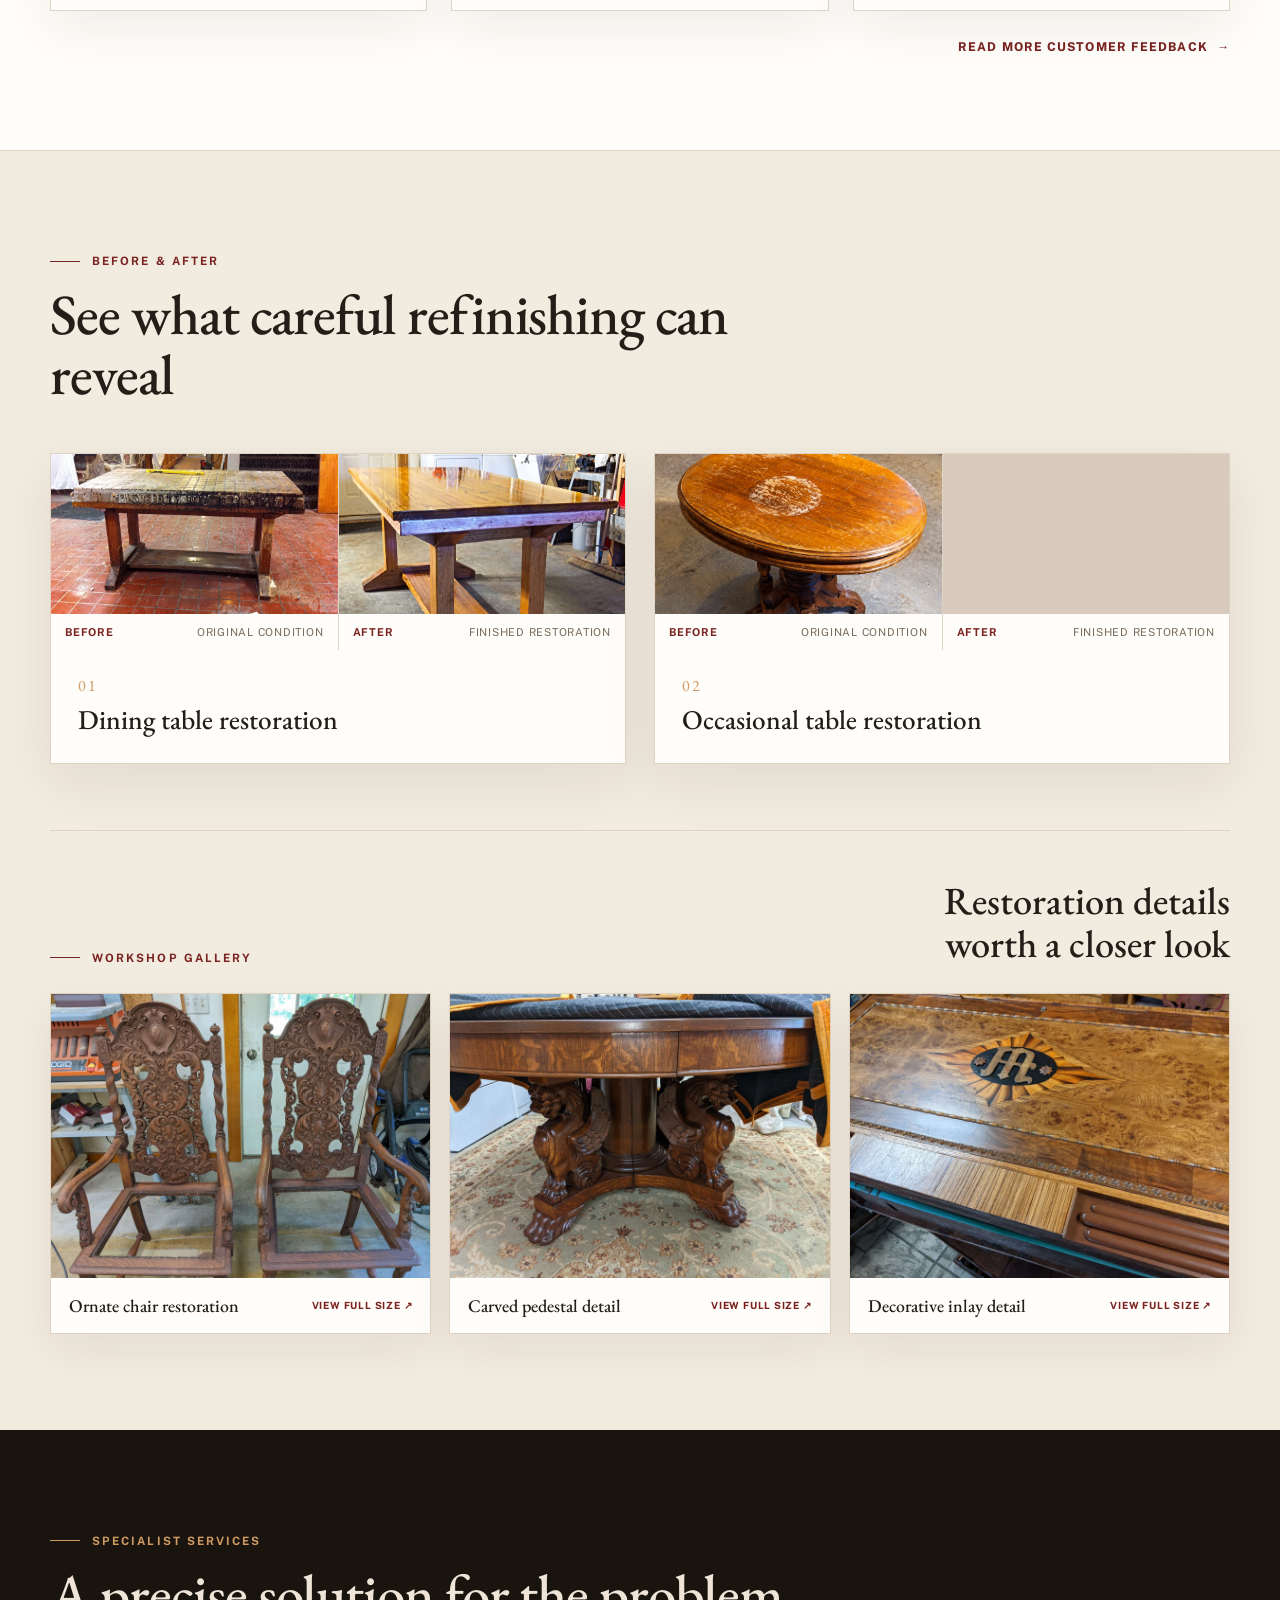
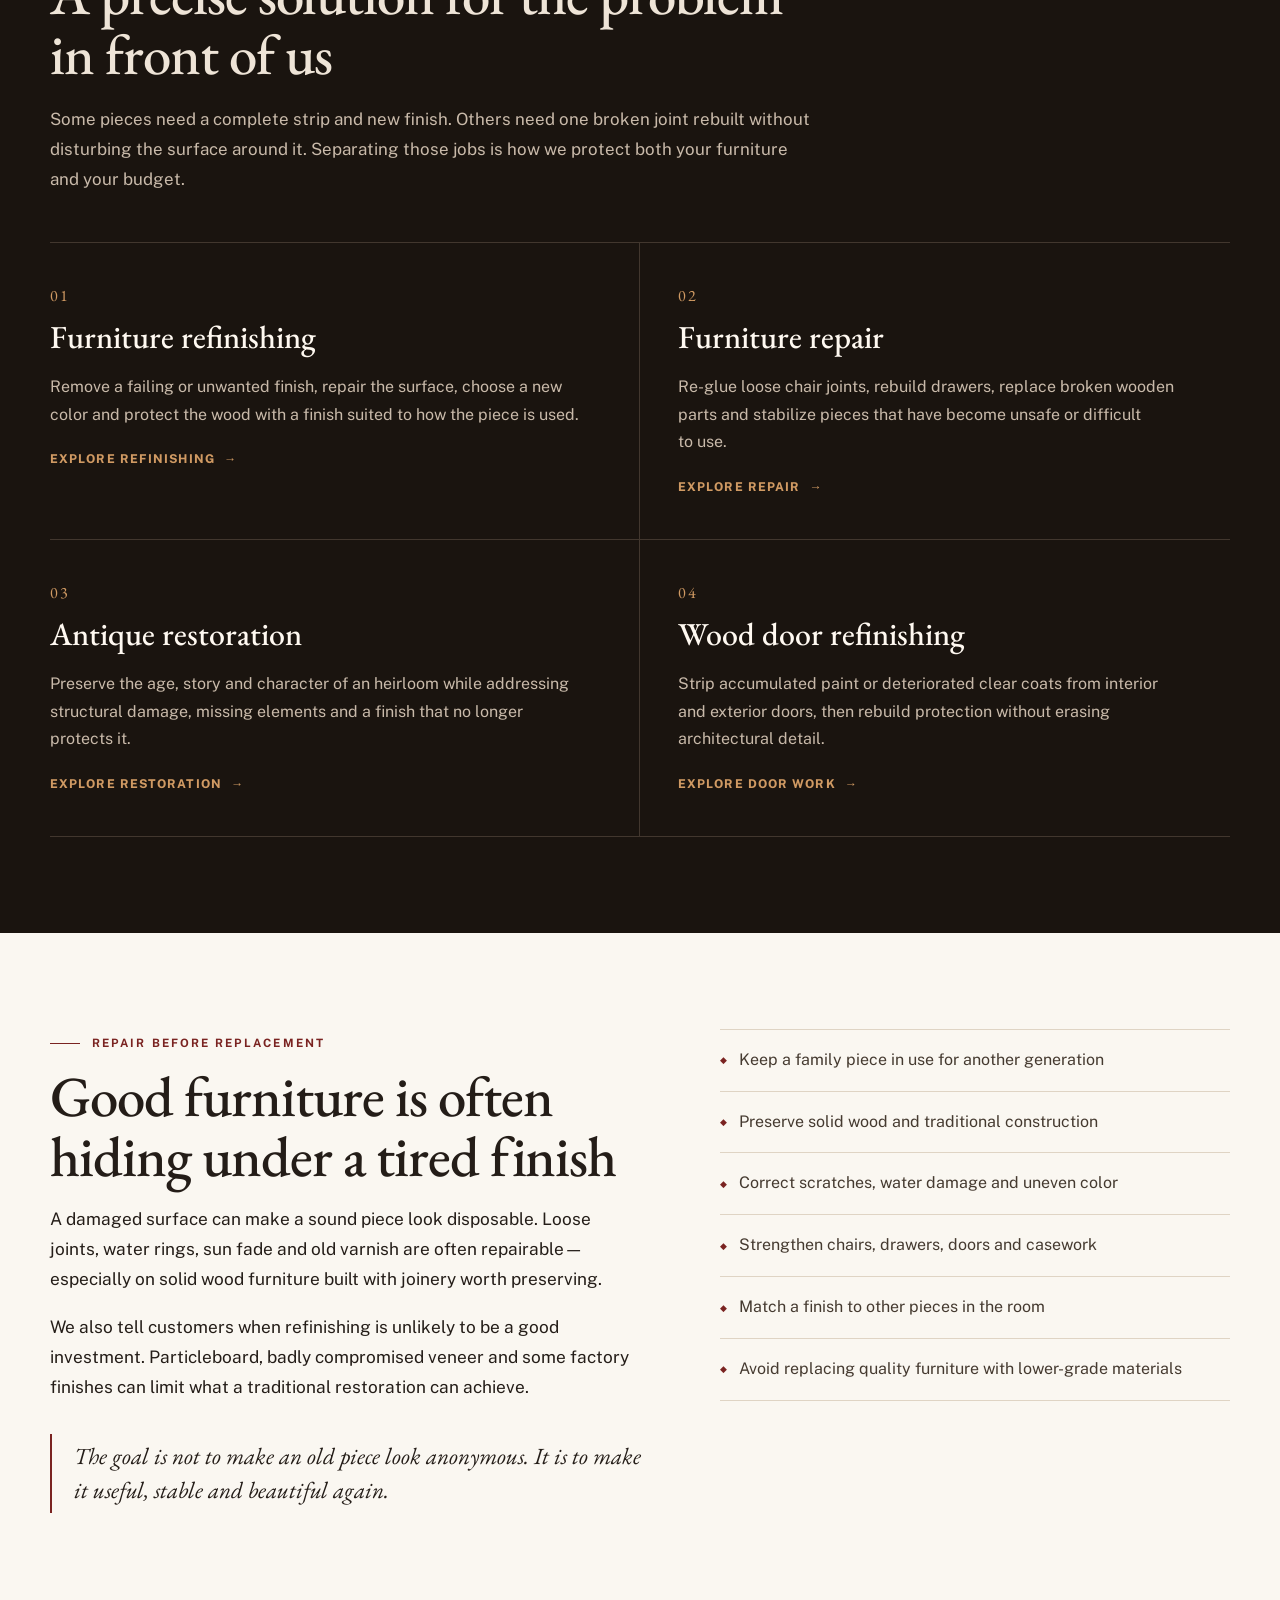
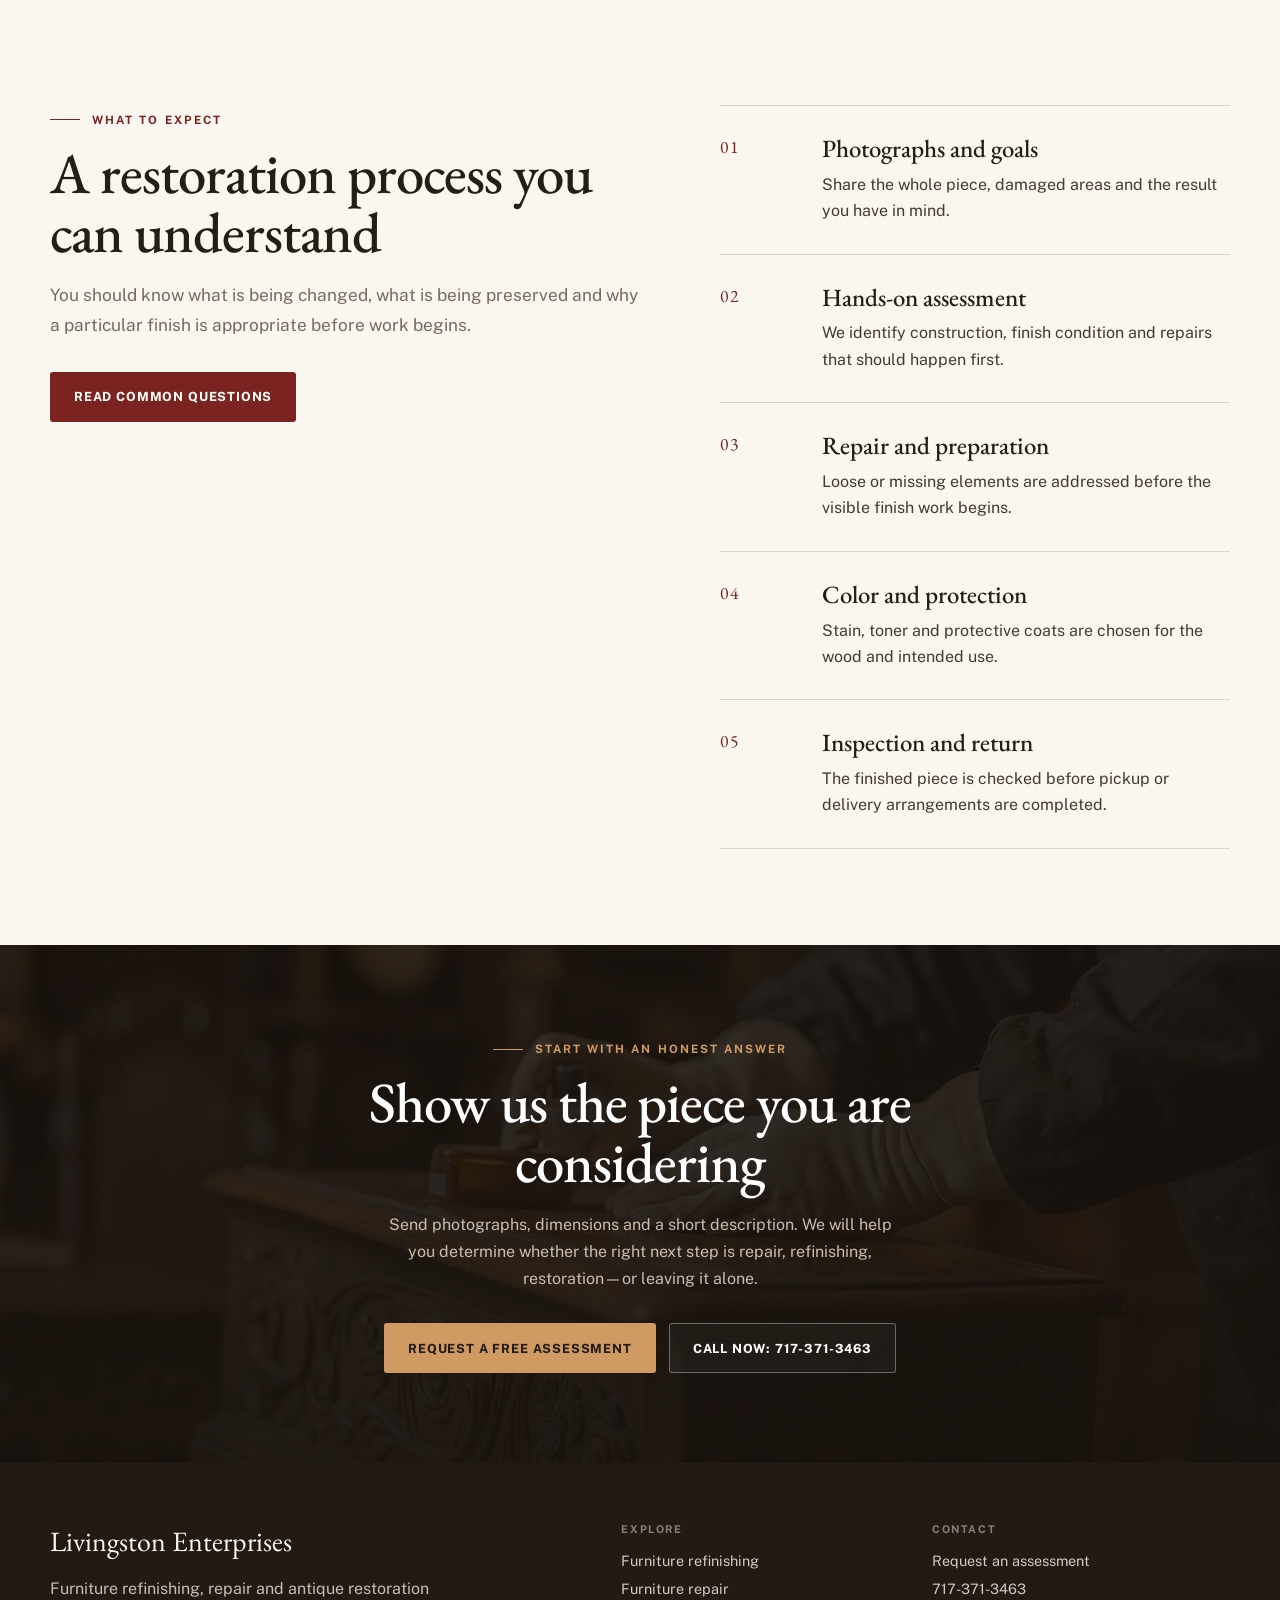
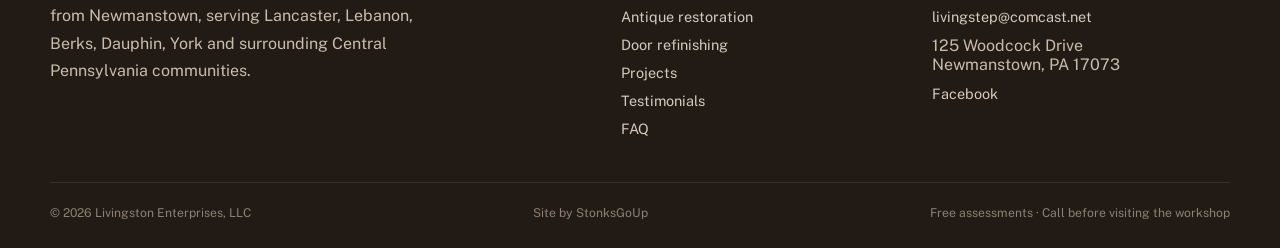
==== commit e1b6e71f: "Add Site by StonksGoUp footer credit Add a quiet dofollow site credit in the shared footer-bottom ro" ====
--- a/index.html
+++ b/index.html
@@ -221,7 +221,7 @@
     <div><div class="footer-brand">Livingston Enterprises</div><p class="footer-copy">Furniture refinishing, repair and antique restoration from Newmanstown, serving Lancaster, Lebanon, Berks, Dauphin, York and surrounding Central Pennsylvania communities.</p></div>
     <div><div class="footer-title">Explore</div><div class="footer-links"><a href="./furniture-refinishing/">Furniture refinishing</a><a href="./furniture-repair/">Furniture repair</a><a href="./antique-restoration/">Antique restoration</a><a href="./door-refinishing/">Door refinishing</a><a href="./projects/">Projects</a><a href="./testimonials/">Testimonials</a><a href="./faq/">FAQ</a></div></div>
     <div><div class="footer-title">Contact</div><div class="footer-links"><a href="./contact/">Request an assessment</a><a href="tel:+17173713463">717-371-3463</a><a href="mailto:livingstep@comcast.net">livingstep@comcast.net</a><span>125 Woodcock Drive<br>Newmanstown, PA 17073</span><a href="https://www.facebook.com/livingstonenterprisesllc.net" rel="noopener">Facebook</a></div></div>
-  </div><div class="footer-bottom"><span>© <span data-year>2026</span> Livingston Enterprises, LLC</span><span>Free assessments · Call before visiting the workshop</span></div></div></footer>
+  </div><div class="footer-bottom"><span>© <span data-year>2026</span> Livingston Enterprises, LLC</span><span class="footer-credit">Site by <a href="https://stonksgoup.io">StonksGoUp</a></span><span>Free assessments · Call before visiting the workshop</span></div></div></footer>
 
   <dialog class="call-dialog" data-call-dialog aria-labelledby="call-dialog-title">
     <div class="call-dialog-panel">
--- a/assets/site.css
+++ b/assets/site.css
@@ -410,6 +410,8 @@
 .footer-links a { color: #d7cabc; font-size: .9rem; }
 .footer-links a:hover { color: var(--copper); }
 .footer-bottom { display: flex; justify-content: space-between; gap: 24px; margin-top: 45px; padding-top: 22px; border-top: 1px solid #3c3028; color: #8f8071; font-size: .76rem; }
+.footer-credit a { color: inherit; }
+.footer-credit a:hover { color: #d7cabc; }
 
 @media (max-width: 900px) {
   .container, .narrow { width: min(100% - 36px, 720px); }
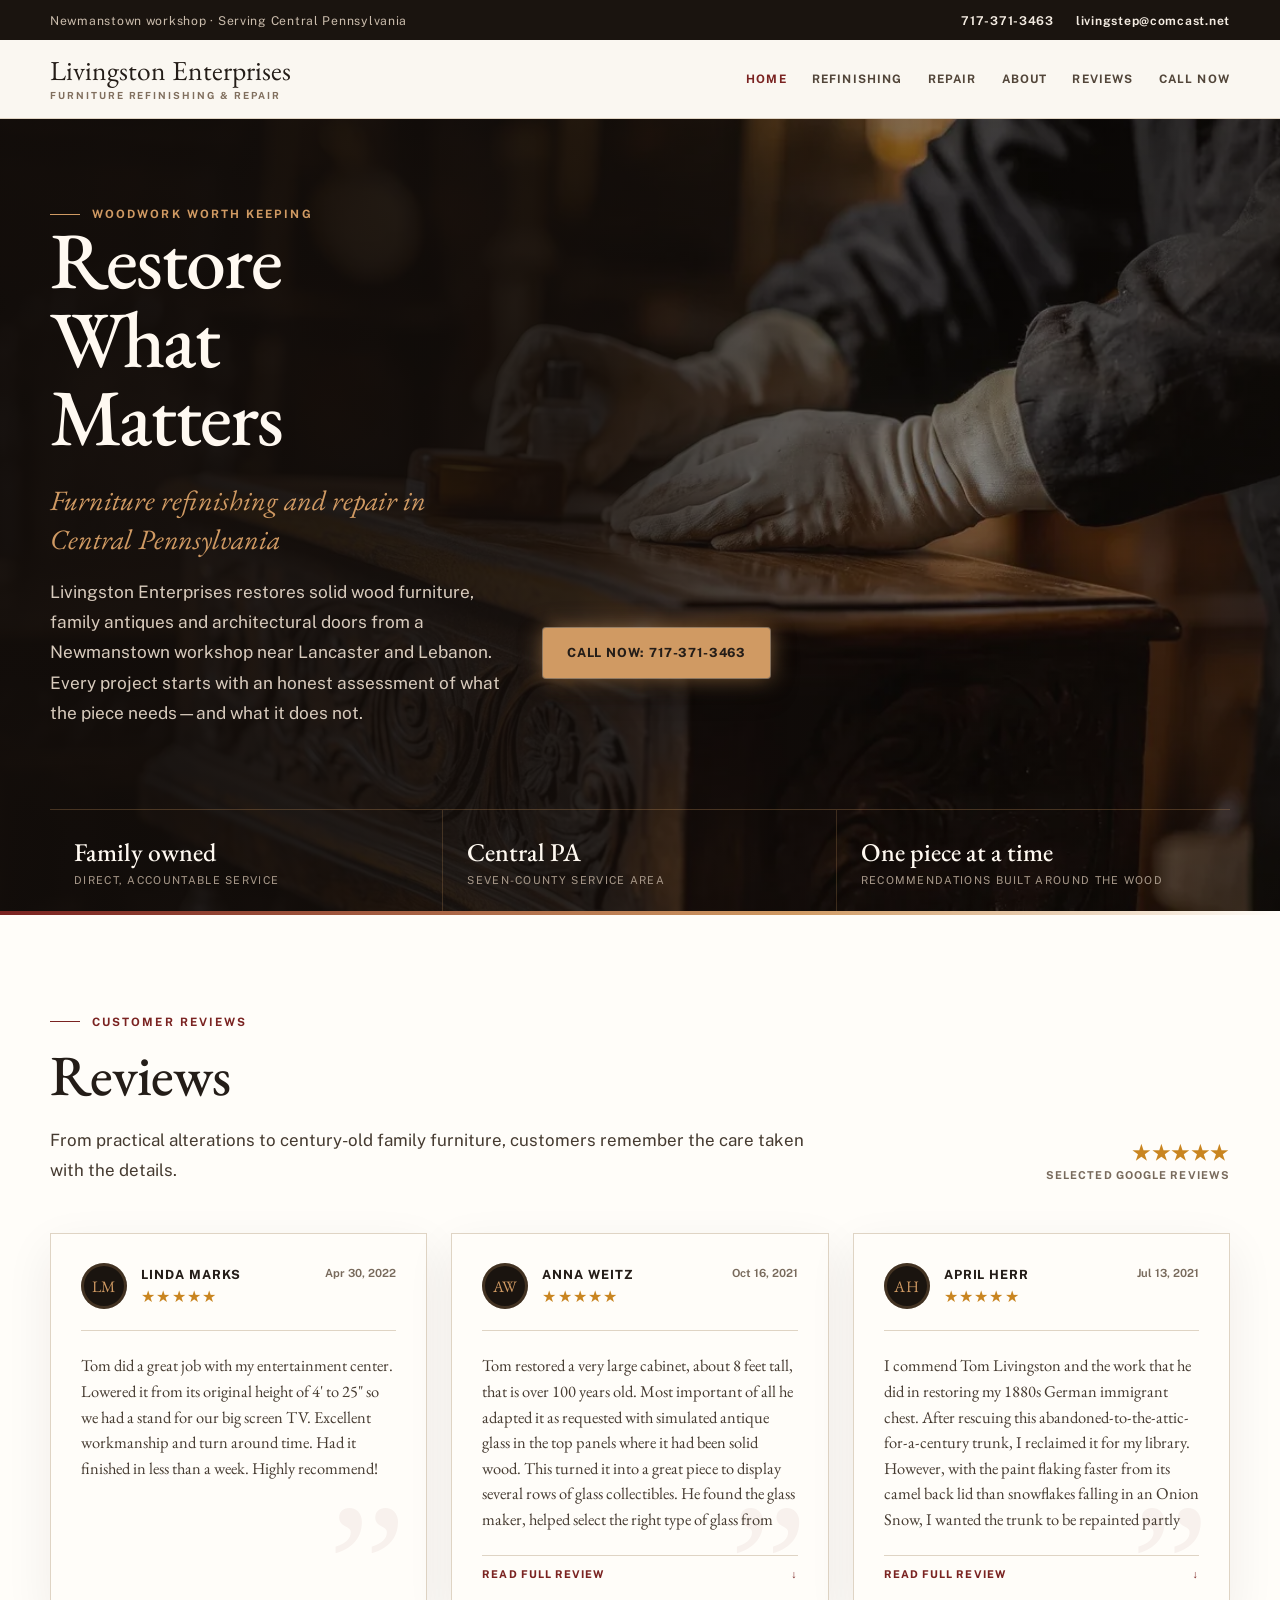
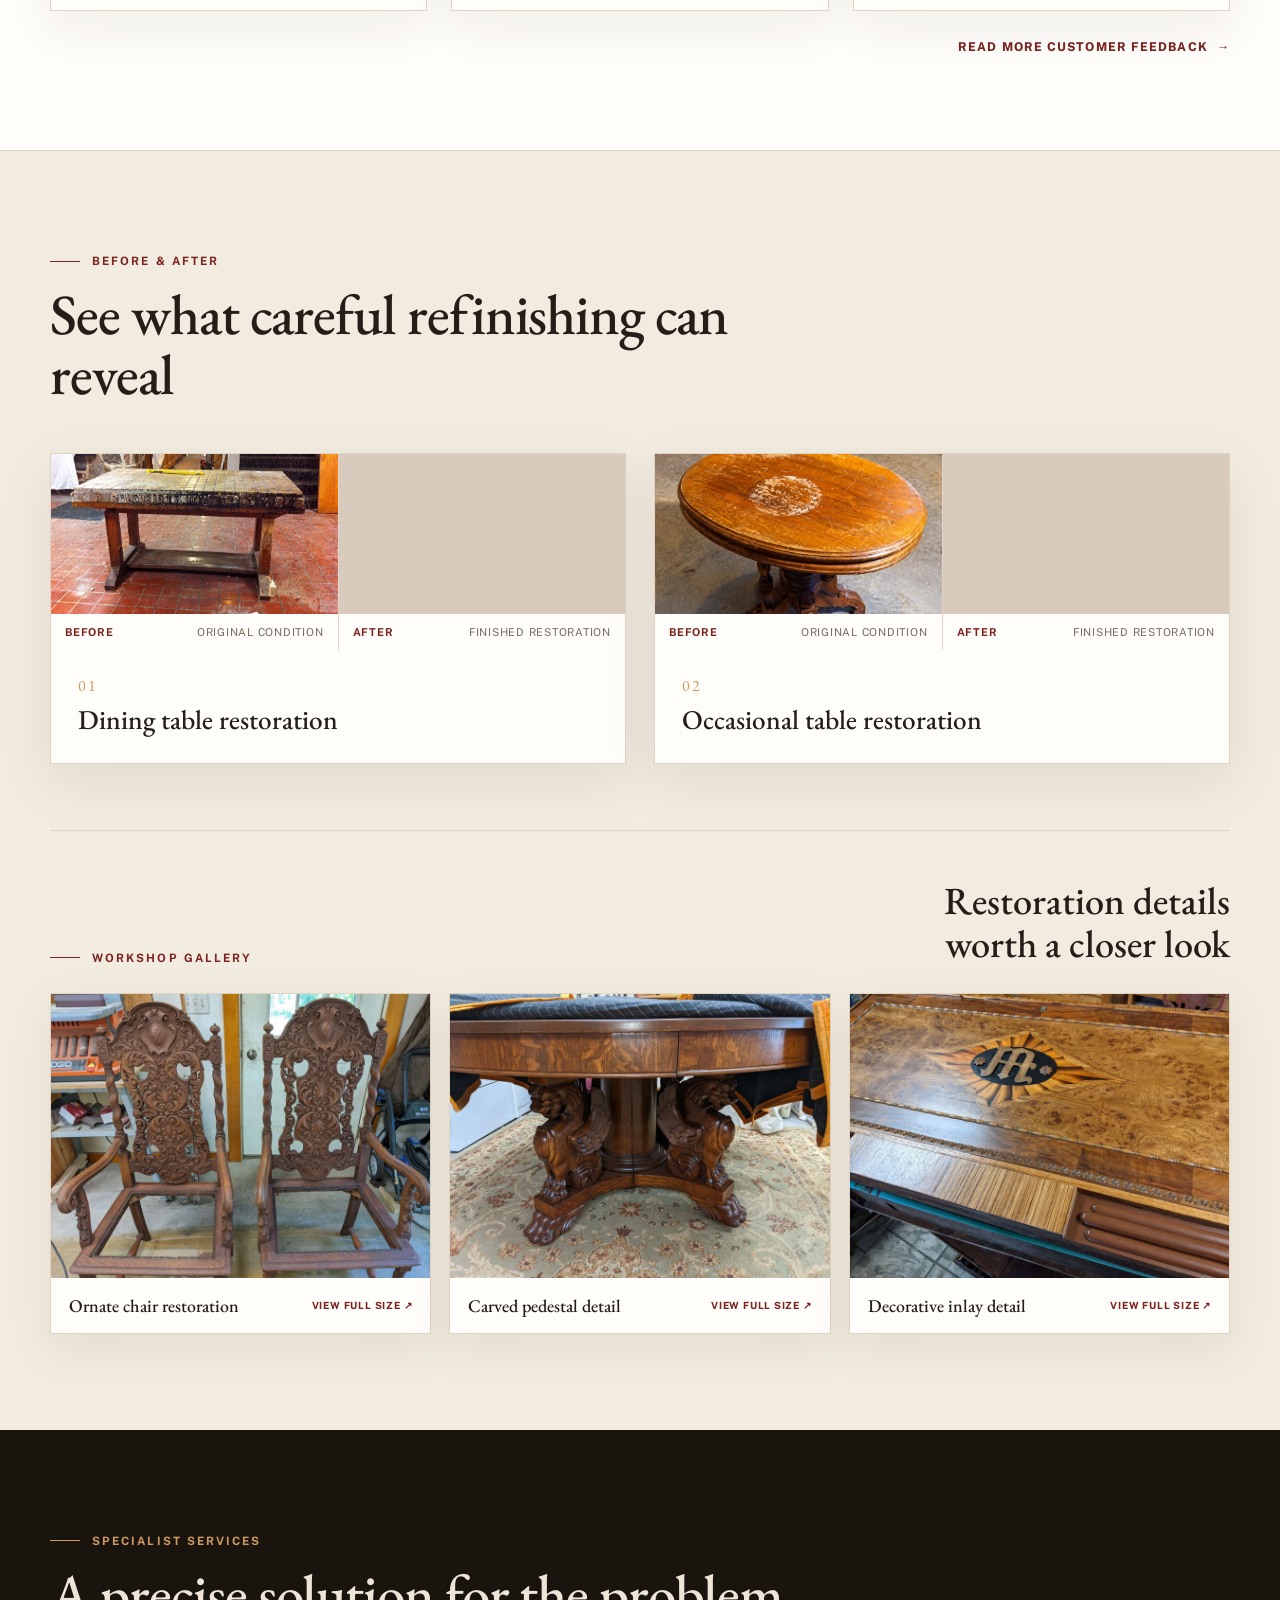
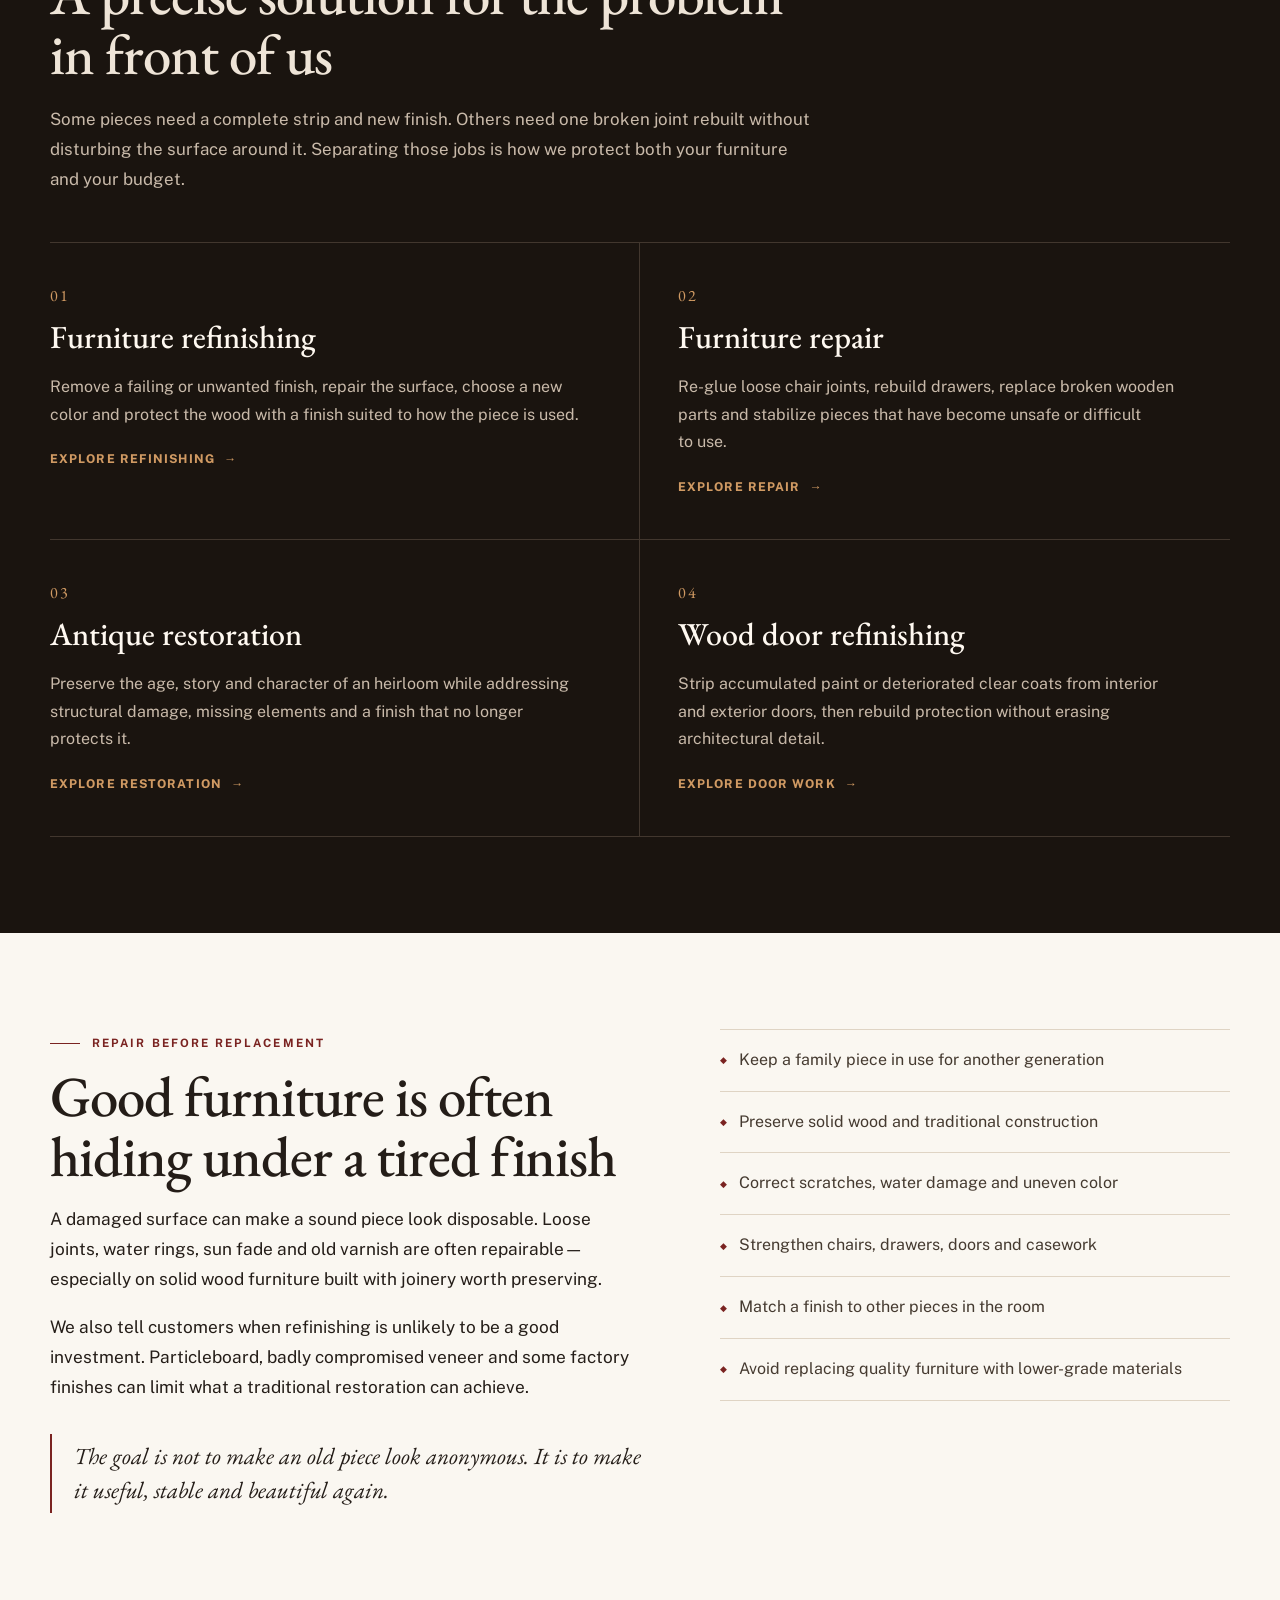
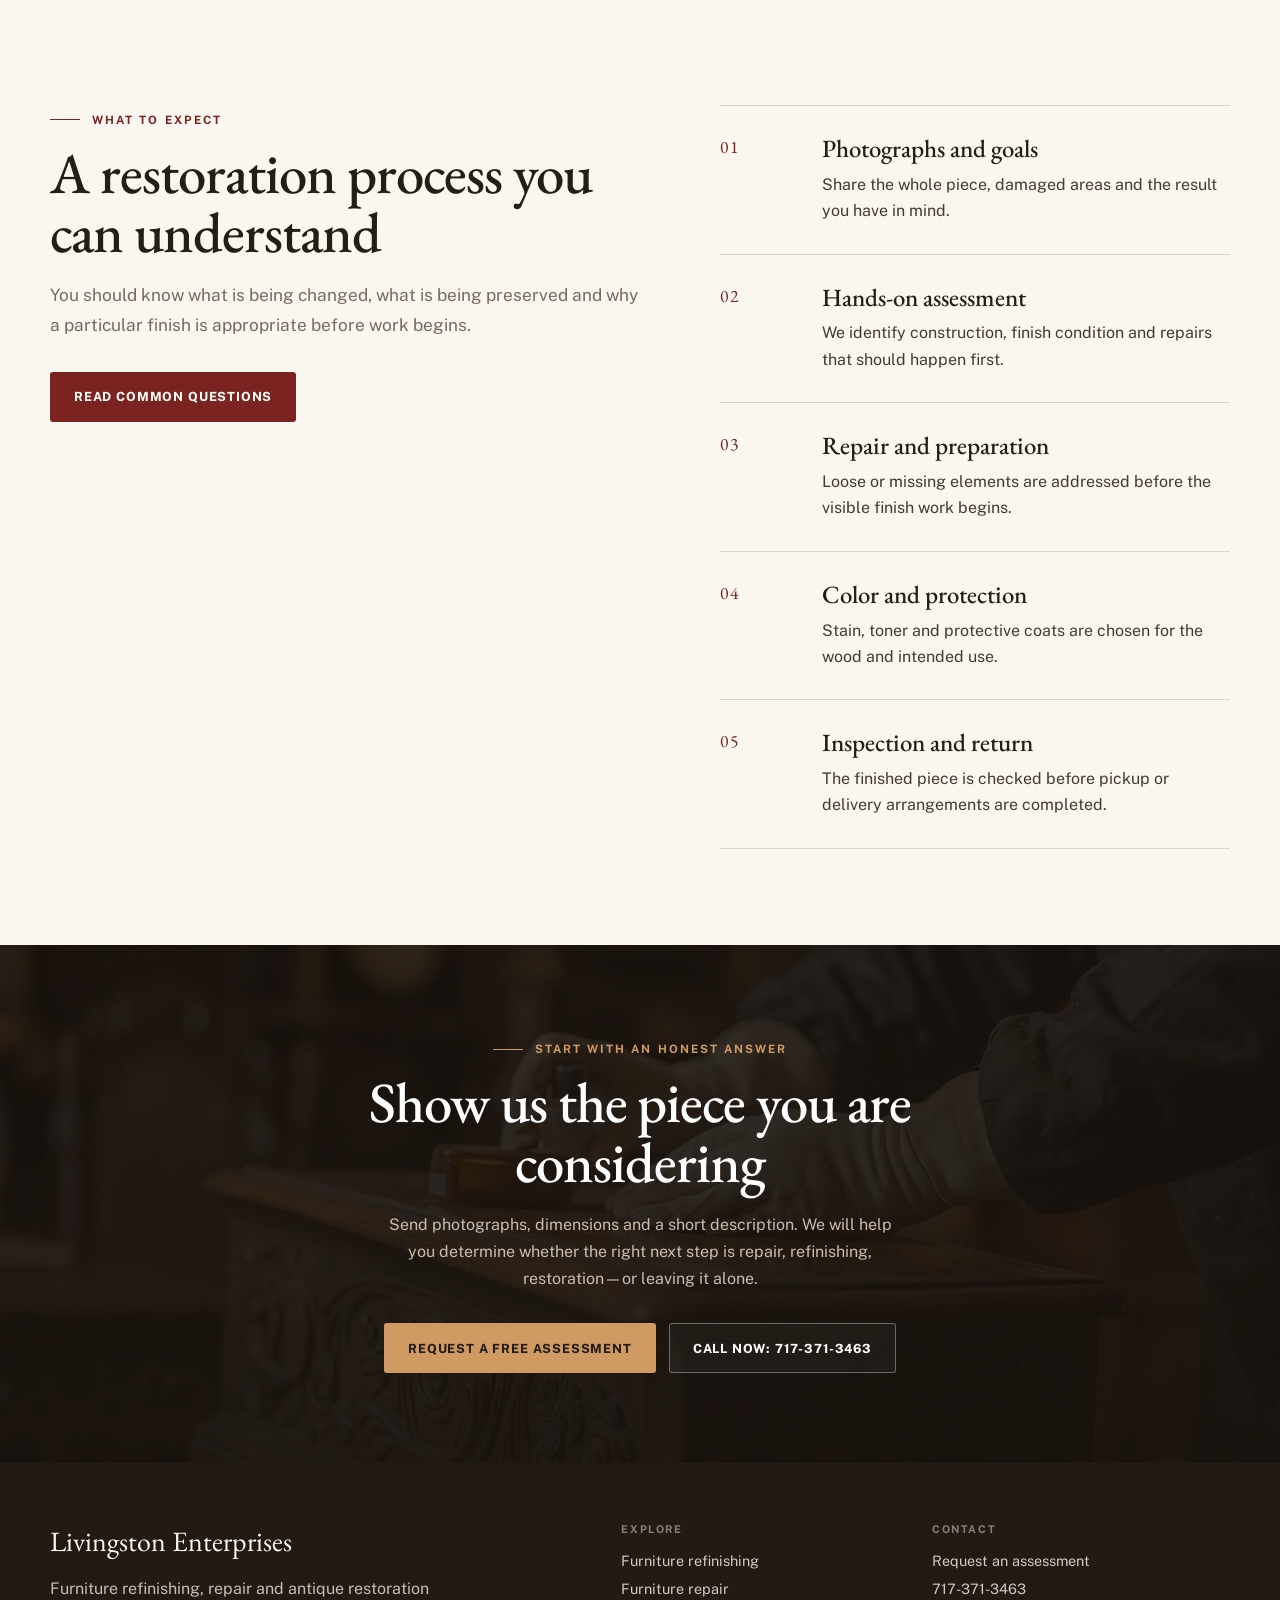
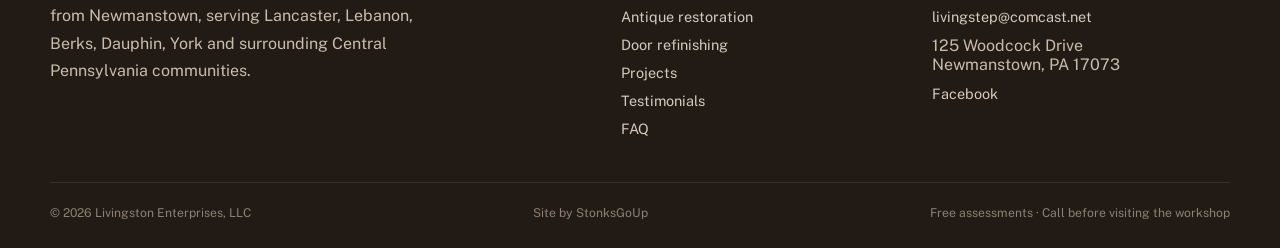
==== commit 4905a378: "Add Google Tag Manager container GTM-PTJKP8KL to every page Insert the official GTM head script and " ====
--- a/index.html
+++ b/index.html
@@ -3,6 +3,13 @@
 <head>
   <meta charset="utf-8">
   <meta name="viewport" content="width=device-width, initial-scale=1">
+  <!-- Google Tag Manager -->
+  <script>(function(w,d,s,l,i){w[l]=w[l]||[];w[l].push({'gtm.start':
+  new Date().getTime(),event:'gtm.js'});var f=d.getElementsByTagName(s)[0],
+  j=d.createElement(s),dl=l!='dataLayer'?'&l='+l:'';j.async=true;j.src=
+  'https://www.googletagmanager.com/gtm.js?id='+i+dl;f.parentNode.insertBefore(j,f);
+  })(window,document,'script','dataLayer','GTM-PTJKP8KL');</script>
+  <!-- End Google Tag Manager -->
   <title>Furniture Refinishing &amp; Repair in Central PA | Livingston</title>
   <meta name="description" content="Restore wood furniture, antiques and doors with Livingston Enterprises in Newmanstown, PA. Serving Lancaster, Lebanon, Reading, Harrisburg and beyond.">
   <meta name="google-site-verification" content="6x9498KbvHeh3X6iQv-_Ox0BpxmpCVQe3mwypGtyZJk">
@@ -66,6 +73,10 @@
   </script>
 </head>
 <body>
+  <!-- Google Tag Manager (noscript) -->
+  <noscript><iframe src="https://www.googletagmanager.com/ns.html?id=GTM-PTJKP8KL"
+  height="0" width="0" style="display:none;visibility:hidden"></iframe></noscript>
+  <!-- End Google Tag Manager (noscript) -->
   <a class="skip-link" href="#main">Skip to main content</a>
   <div class="topbar"><div class="container"><span>Newmanstown workshop · Serving Central Pennsylvania</span><div class="topbar-links"><a href="tel:+17173713463">717-371-3463</a><a href="mailto:livingstep@comcast.net">livingstep@comcast.net</a></div></div></div>
   <header class="site-header">
